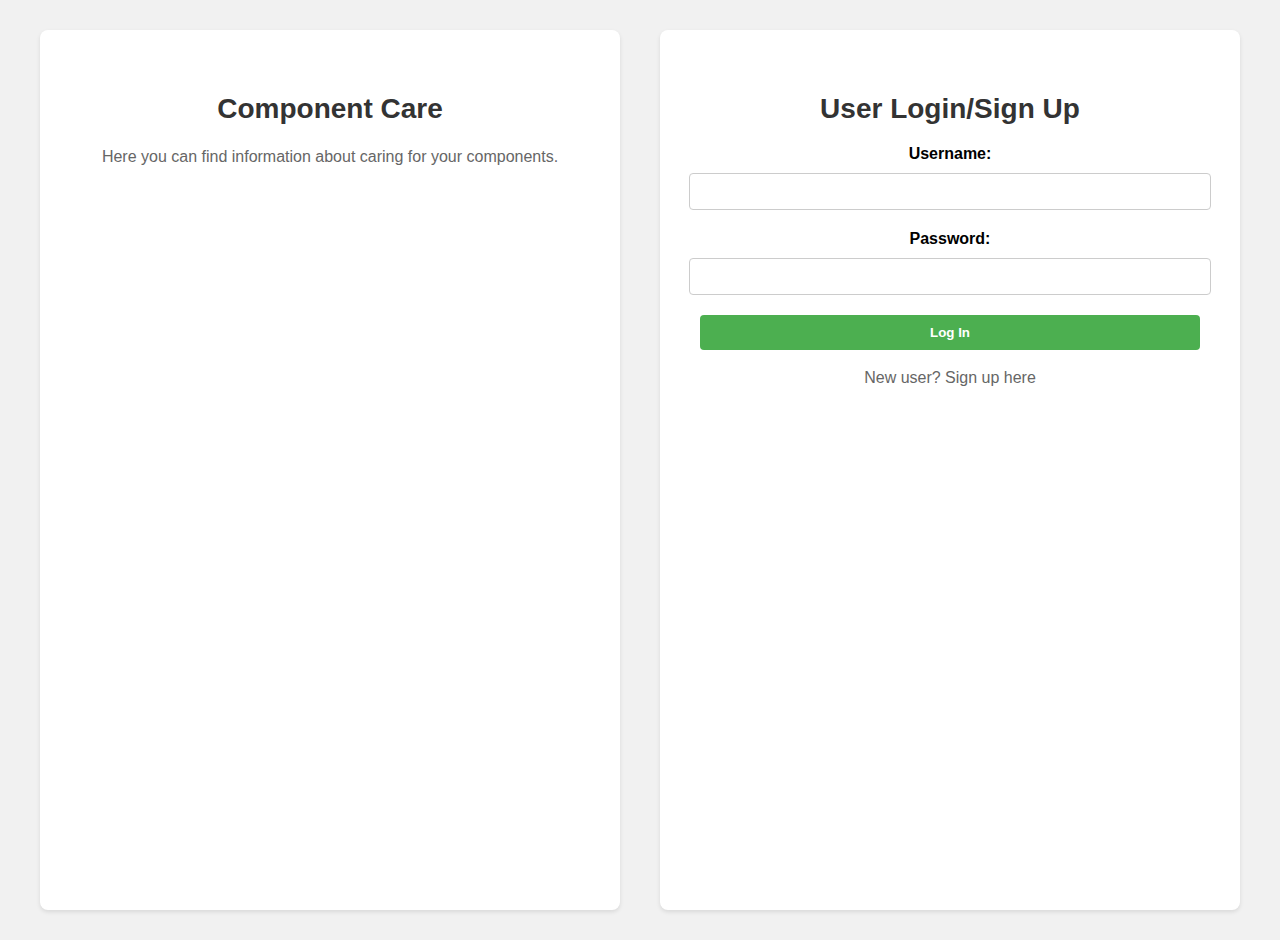
==== index.html @ 721e74c6 "ARIES 3.6mDOT" ====
<!DOCTYPE html>
<html>

<head>
    <title>Component Care & User Login/Sign Up</title>
    <style>
        /* CSS styles for the body */
        
        body {
            margin: 0;
            height: auto;
            font-family: Arial, sans-serif;
            background-color: #f1f1f1;
        }
        /* CSS styles for the container */
        
        .container {
            display: flex;
            margin: 20px 20px;
            flex-direction: row;
            justify-content: center;
            align-items: stretch;
            height: 100vh;
        }
        /* CSS styles for component care section */
        
        .component-care {
            width: 60%;
            padding: 40px;
            margin: 10px 20px;
            background-color: #ffffff;
            border-radius: 8px;
            box-shadow: 0 2px 4px rgba(0, 0, 0, 0.1);
            text-align: center;
        }
        /* CSS styles for user login/sign up section */
        
        .user-section {
            width: 60%;
            padding: 40px;
            margin: 10px 20px;
            background-color: #ffffff;
            border-radius: 8px;
            box-shadow: 0 2px 4px rgba(0, 0, 0, 0.1);
            text-align: center;
        }
        /* Common CSS styles */
        
        h2 {
            color: #333333;
            font-size: 28px;
            margin-bottom: 20px;
        }
        
        p {
            color: #666666;
            font-size: 16px;
            line-height: 1.5;
            margin-bottom: 20px;
        }
        
        form {
            display: flex;
            flex-direction: column;
            align-items: center;
        }
        
        label {
            font-weight: bold;
            margin-bottom: 10px;
        }
        
        input[type="text"],
        input[type="password"] {
            width: 100%;
            padding: 10px;
            margin-bottom: 20px;
            border-radius: 4px;
            border: 1px solid #cccccc;
        }
        
        input[type="submit"] {
            width: 100%;
            padding: 10px;
            background-color: #4caf50;
            color: #ffffff;
            font-weight: bold;
            border: none;
            border-radius: 4px;
            cursor: pointer;
        }
        
        a {
            color: #666666;
            text-decoration: none;
        }
    </style>
</head>

<body>
    <div class="container">
        <div class="component-care">
            <h2>Component Care</h2>
            <p>Here you can find information about caring for your components.</p>
            <!-- Add more content or links related to component care as needed -->
        </div>

        <div class="user-section">
            <h2>User Login/Sign Up</h2>
            <form>
                <label for="username">Username:</label>
                <input type="text" id="username" name="username" required>

                <label for="password">Password:</label>
                <input type="password" id="password" name="password" required>

                <input type="submit" value="Log In">
            </form>

            <p>New user? <a href="#">Sign up here</a></p>
        </div>
    </div>
</body>

</html>
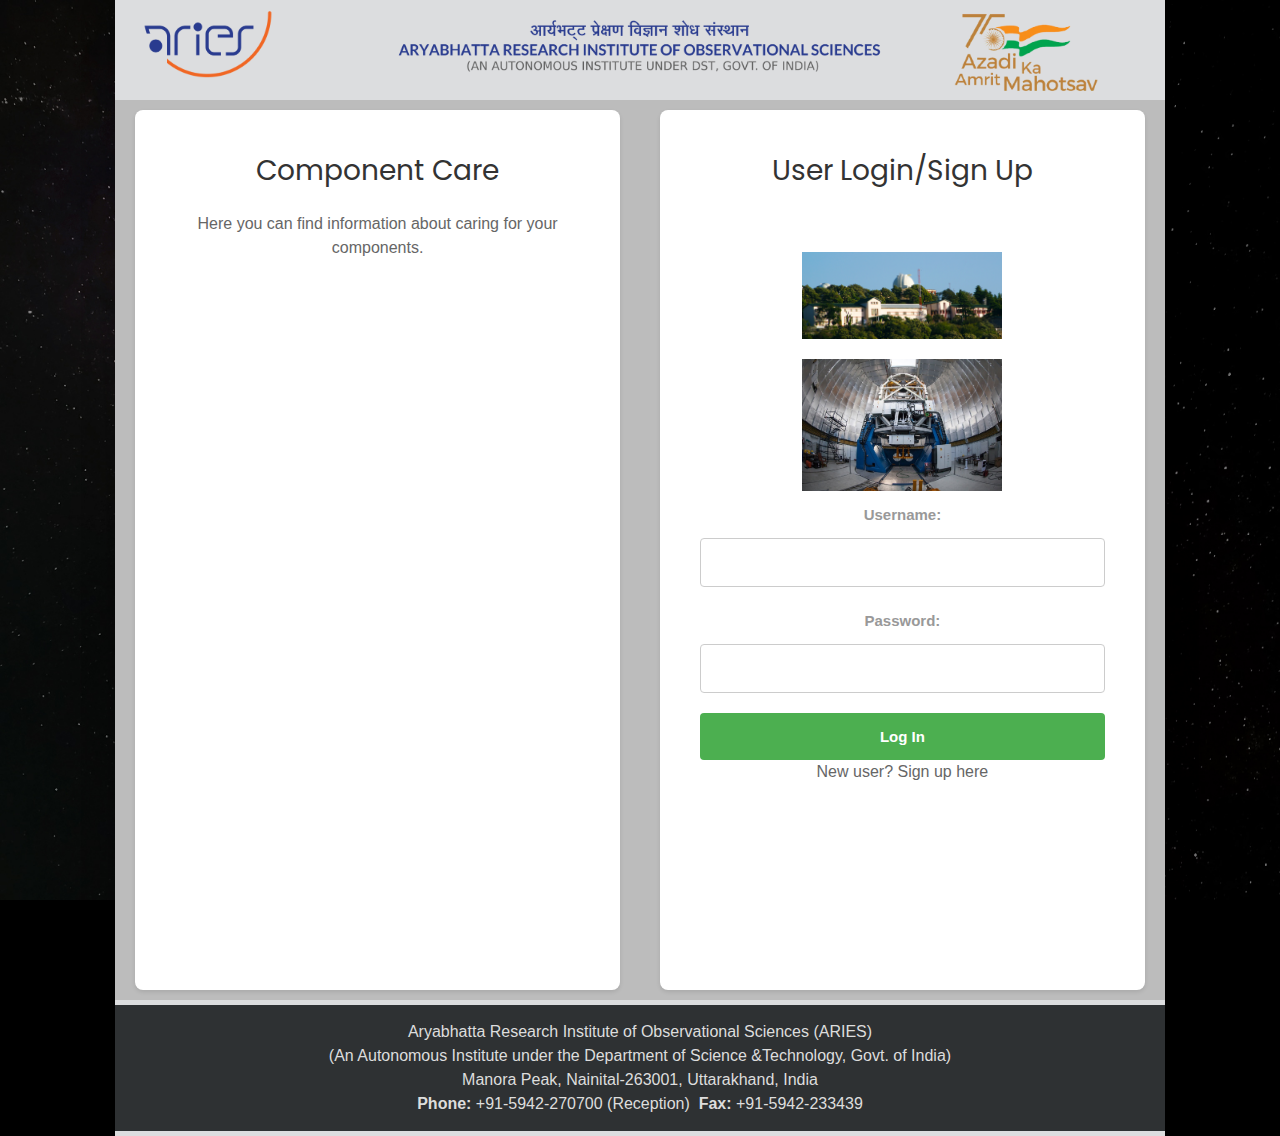
==== commit eed86a15: "Index file" ====
--- a/index.html
+++ b/index.html
@@ -1,125 +1,106 @@
-<!DOCTYPE html>
-<html>
-
-<head>
-    <title>Component Care & User Login/Sign Up</title>
-    <style>
-        /* CSS styles for the body */
-        
-        body {
-            margin: 0;
-            height: auto;
-            font-family: Arial, sans-serif;
-            background-color: #f1f1f1;
-        }
-        /* CSS styles for the container */
-        
-        .container {
-            display: flex;
-            margin: 20px 20px;
-            flex-direction: row;
-            justify-content: center;
-            align-items: stretch;
-            height: 100vh;
-        }
-        /* CSS styles for component care section */
-        
-        .component-care {
-            width: 60%;
-            padding: 40px;
-            margin: 10px 20px;
-            background-color: #ffffff;
-            border-radius: 8px;
-            box-shadow: 0 2px 4px rgba(0, 0, 0, 0.1);
-            text-align: center;
-        }
-        /* CSS styles for user login/sign up section */
-        
-        .user-section {
-            width: 60%;
-            padding: 40px;
-            margin: 10px 20px;
-            background-color: #ffffff;
-            border-radius: 8px;
-            box-shadow: 0 2px 4px rgba(0, 0, 0, 0.1);
-            text-align: center;
-        }
-        /* Common CSS styles */
-        
-        h2 {
-            color: #333333;
-            font-size: 28px;
-            margin-bottom: 20px;
-        }
-        
-        p {
-            color: #666666;
-            font-size: 16px;
-            line-height: 1.5;
-            margin-bottom: 20px;
-        }
-        
-        form {
-            display: flex;
-            flex-direction: column;
-            align-items: center;
-        }
-        
-        label {
-            font-weight: bold;
-            margin-bottom: 10px;
-        }
-        
-        input[type="text"],
-        input[type="password"] {
-            width: 100%;
-            padding: 10px;
-            margin-bottom: 20px;
-            border-radius: 4px;
-            border: 1px solid #cccccc;
-        }
-        
-        input[type="submit"] {
-            width: 100%;
-            padding: 10px;
-            background-color: #4caf50;
-            color: #ffffff;
-            font-weight: bold;
-            border: none;
-            border-radius: 4px;
-            cursor: pointer;
-        }
-        
-        a {
-            color: #666666;
-            text-decoration: none;
-        }
-    </style>
-</head>
-
-<body>
-    <div class="container">
-        <div class="component-care">
-            <h2>Component Care</h2>
-            <p>Here you can find information about caring for your components.</p>
-            <!-- Add more content or links related to component care as needed -->
-        </div>
-
-        <div class="user-section">
-            <h2>User Login/Sign Up</h2>
-            <form>
-                <label for="username">Username:</label>
-                <input type="text" id="username" name="username" required>
-
-                <label for="password">Password:</label>
-                <input type="password" id="password" name="password" required>
-
-                <input type="submit" value="Log In">
-            </form>
-
-            <p>New user? <a href="#">Sign up here</a></p>
-        </div>
-    </div>
-</body>
-
+<!DOCTYPE html>
+<html lang="en">
+
+<head>
+    <title>ARIES 3.6m DOT</title>
+    <meta charset="utf-8">
+    <meta name="viewport" content="width=device-width, initial-scale=1, shrink-to-fit=no">
+    <link rel="stylesheet" href="style.css">
+
+    <!--  -------------- -->
+</head>
+
+<body class="structure-body" style=" width:82%; margin: 0 auto; background-color: black;">
+
+    <div class="top_menu_section">
+        <!--MENU BAR-->
+        <div class="headerSection">
+            <div class="container">
+                <div class="row">
+                    <div class="left-section col-md-9">
+                        <a href="https://www.aries.res.in" target="_blank"><img src="aries_logo_auto_6_3_1.png"></a>
+                    </div>
+                    <div class="right-section col-md-3">
+                        <a href="https://dst.gov.in" target="_blank"><img src="azadi_ka_logo.png"></a>
+                    </div>
+                </div>
+            </div>
+        </div>
+
+        <!-- BODY HERE ------------------------ -->
+        <div class="container-1">
+            <div class="component-care">
+                <h2>Component Care</h2>
+                <p>Here you can find information about caring for your components.</p>
+                <!-- Add more content or links related to component care as needed -->
+            </div>
+
+            <div class="user-section">
+                <h2>User Login/Sign Up</h2>
+                <!-- Add the following HTML code after the existing code -->
+
+                <div class="gallery-section">
+                    <div class="gallery-container">
+                        <a href="https://www.aries.res.in/about-us" data-lightbox="gallery" data-title="Image 1">
+                            <img src="ARIES_Campus.jpg" alt="Image 1">
+                        </a>
+                        <a href="https://www.aries.res.in/index.php/facilities/astronomical-telescopes/360cm-telescope/telescope" data-lightbox="gallery" data-title="Image 2">
+                            <img src="3.6m DOT.jpg" alt="Image 2">
+                        </a>
+                        <!-- Add more image links and thumbnails as needed -->
+                    </div>
+                </div>
+
+                <form>
+                    <label for="username">Username:</label>
+                    <input type="text" id="username" name="username" required>
+
+                    <label for="password">Password:</label>
+                    <input type="password" id="password" name="password" required>
+
+                    <input type="submit" value="Log In">
+                </form>
+
+                <p>New user? <a href="#">Sign up here</a></p>
+            </div>
+        </div>
+
+
+
+
+        <!-- ----FOOTER---- -->
+
+        <footer id="footer" class="footer">
+            <div class="footer-content">
+                <div class="footer-inner">
+                    <div class="footer-top">
+                        <div class="container">
+                            <div class="row">
+                                <div class="col-xl-12 col-lg-12 col-md-12 col-sm-12 col-xs-12">
+                                    <div class="before-footer clearfix area">
+                                        <div>
+                                            <div id="block-footeraddress" class="block block-block-content block-block-content286b23e4-6c26-4d34-a090-a607de615c9a no-title">
+                                                <div class="content block-content">
+                                                    <div class="field field--name-body field--type-text-with-summary field--label-hidden field__item">
+                                                        <p class="text-align-center">
+                                                            Aryabhatta Research Institute of Observational Sciences (ARIES)<br/> (An Autonomous Institute under the Department of Science &amp;Technology, Govt. of India)<br/> Manora Peak, Nainital-263001,
+                                                            Uttarakhand, India<br/>
+                                                            <strong>Phone:</strong> +91-5942-270700 (Reception)  <strong>Fax:</strong> +91-5942-233439
+                                                        </p>
+                                                    </div>
+                                                </div>
+                                            </div>
+                                        </div>
+                                    </div>
+                                </div>
+                            </div>
+                        </div>
+                    </div>
+                    <!-- footer-top -->
+                </div>
+            </div>
+            <!-- footer -->
+        </footer>
+</body>
+
 </html>--- a/style.css
+++ b/style.css
@@ -0,0 +1,5175 @@
+                /* @import url('https://fonts.googleapis.com/css2?family=Poppins:ital,wght@1,200&display=swap'); */
+                
+                @import url('https://fonts.googleapis.com/css2?family=Kumbh+Sans:wght@300&family=PT+Sans&family=Poppins:ital,wght@1,200&display=swap');
+                /* body{
+  font-family: 'Poppins', sans-serif;
+} */
+                /*!
+ * Bootstrap v4.1.0 (https://getbootstrap.com/)
+ * Copyright 2011-2018 The Bootstrap Authors
+ * Copyright 2011-2018 Twitter, Inc.
+ * Licensed under MIT (https://github.com/twbs/bootstrap/blob/master/LICENSE)
+ */
+                
+                 :root {
+                    --blue: #007bff;
+                    --indigo: #6610f2;
+                    --purple: #6f42c1;
+                    --pink: #e83e8c;
+                    --red: #dc3545;
+                    --orange: #fd7e14;
+                    --yellow: #ffc107;
+                    --green: #28a745;
+                    --teal: #20c997;
+                    --cyan: #17a2b8;
+                    --white: #fff;
+                    --gray: #6c757d;
+                    --gray-dark: #343a40;
+                    --primary: #78d5ef;
+                    --secondary: #6c757d;
+                    --success: #28a745;
+                    --info: #17a2b8;
+                    --warning: #ffc107;
+                    --danger: #dc3545;
+                    --light: #f8f9fa;
+                    --dark: #343a40;
+                    --breakpoint-xs: 0;
+                    --breakpoint-sm: 576px;
+                    --breakpoint-md: 768px;
+                    --breakpoint-lg: 992px;
+                    --breakpoint-xl: 1200px;
+                    --font-family-sans-serif: "Work Sans", -apple-system, BlinkMacSystemFont, "Segoe UI", Roboto, "Helvetica Neue", Arial, sans-serif, "Apple Color Emoji", "Segoe UI Emoji", "Segoe UI Symbol";
+                    --font-family-monospace: SFMono-Regular, Menlo, Monaco, Consolas, "Liberation Mono", "Courier New", monospace;
+                }
+                
+                *,
+                *::before,
+                *::after {
+                    -webkit-box-sizing: border-box;
+                    box-sizing: border-box;
+                }
+                
+                html {
+                    font-family: sans-serif;
+                    line-height: 1.15;
+                    -webkit-text-size-adjust: 100%;
+                    -ms-text-size-adjust: 100%;
+                    -ms-overflow-style: scrollbar;
+                    -webkit-tap-highlight-color: rgba(0, 0, 0, 0);
+                }
+                
+                @-ms-viewport {
+                    width: device-width;
+                }
+                
+                article,
+                aside,
+                dialog,
+                figcaption,
+                figure,
+                footer,
+                header,
+                hgroup,
+                main,
+                nav,
+                section {
+                    display: block;
+                }
+                
+                body {
+                    margin: 0;
+                    font-family: "Work Sans", -apple-system, BlinkMacSystemFont, "Segoe UI", Roboto, "Helvetica Neue", Arial, sans-serif, "Apple Color Emoji", "Segoe UI Emoji", "Segoe UI Symbol";
+                    font-size: 1rem;
+                    font-weight: 400;
+                    line-height: 1.5;
+                    color: #212529;
+                    text-align: left;
+                }
+                
+                .structure-body {
+                    background-image: url("sidebg4.jpg");
+                    background-repeat: no-repeat;
+                    background-size: cover;
+                    background-attachment: fixed;
+                    -webkit-box-shadow: 0px 0px 30px rgba(0, 0, 0, 0.5);
+                    box-shadow: 0px 0px 30px rgba(0, 0, 0, 0.3);
+                }
+                
+                .archive-contents {
+                    margin: 0 auto;
+                    background-color: #fff;
+                }
+                
+                [tabindex="-1"]:focus {
+                    outline: 0 !important;
+                }
+                
+                hr {
+                    -webkit-box-sizing: content-box;
+                    box-sizing: content-box;
+                    height: 0;
+                    overflow: visible;
+                }
+                
+                h1,
+                h2,
+                h3,
+                h4,
+                h5,
+                h6 {
+                    margin-top: 0;
+                    margin-bottom: 0.5rem;
+                }
+                
+                p {
+                    margin-top: 0;
+                    margin-bottom: 1rem;
+                }
+                
+                abbr[title],
+                abbr[data-original-title] {
+                    text-decoration: underline;
+                    -webkit-text-decoration: underline dotted;
+                    text-decoration: underline dotted;
+                    cursor: help;
+                    border-bottom: 0;
+                }
+                
+                address {
+                    margin-bottom: 1rem;
+                    font-style: normal;
+                    line-height: inherit;
+                }
+                
+                ol,
+                ul,
+                dl {
+                    margin-top: 0;
+                    margin-bottom: 1rem;
+                }
+                
+                ol ol,
+                ul ul,
+                ol ul,
+                ul ol {
+                    margin-bottom: 0;
+                }
+                
+                dt {
+                    font-weight: 700;
+                }
+                
+                dd {
+                    margin-bottom: .5rem;
+                    margin-left: 0;
+                }
+                
+                blockquote {
+                    margin: 0 0 1rem;
+                }
+                
+                dfn {
+                    font-style: italic;
+                }
+                
+                b,
+                strong {
+                    font-weight: bolder;
+                }
+                
+                small {
+                    font-size: 80%;
+                }
+                
+                sub,
+                sup {
+                    position: relative;
+                    font-size: 75%;
+                    line-height: 0;
+                    vertical-align: baseline;
+                }
+                
+                sub {
+                    bottom: -.25em;
+                }
+                
+                sup {
+                    top: -.5em;
+                }
+                
+                a {
+                    color: #78d5ef;
+                    text-decoration: none;
+                    background-color: transparent;
+                    -webkit-text-decoration-skip: objects;
+                }
+                
+                a:hover {
+                    color: #34c0e7;
+                    text-decoration: underline;
+                }
+                
+                a:not([href]):not([tabindex]) {
+                    color: inherit;
+                    text-decoration: none;
+                }
+                
+                a:not([href]):not([tabindex]):hover,
+                a:not([href]):not([tabindex]):focus {
+                    color: inherit;
+                    text-decoration: none;
+                }
+                
+                a:not([href]):not([tabindex]):focus {
+                    outline: 0;
+                }
+                
+                pre,
+                code,
+                kbd,
+                samp {
+                    font-family: monospace, monospace;
+                    font-size: 1em;
+                }
+                
+                pre {
+                    margin-top: 0;
+                    margin-bottom: 1rem;
+                    overflow: auto;
+                    -ms-overflow-style: scrollbar;
+                }
+                
+                figure {
+                    margin: 0 0 1rem;
+                }
+                
+                img {
+                    vertical-align: middle;
+                    border-style: none;
+                }
+                
+                svg:not(:root) {
+                    overflow: hidden;
+                }
+                
+                table {
+                    border-collapse: collapse;
+                }
+                
+                caption {
+                    padding-top: 0.75rem;
+                    padding-bottom: 0.75rem;
+                    color: #6c757d;
+                    text-align: left;
+                    caption-side: bottom;
+                }
+                
+                th {
+                    text-align: inherit;
+                }
+                
+                label {
+                    display: inline-block;
+                    margin-bottom: 0.5rem;
+                }
+                
+                button {
+                    border-radius: 0;
+                }
+                
+                button:focus {
+                    outline: 1px dotted;
+                    outline: 5px auto -webkit-focus-ring-color;
+                }
+                
+                input,
+                button,
+                select,
+                optgroup,
+                textarea {
+                    margin: 0;
+                    font-family: inherit;
+                    font-size: inherit;
+                    line-height: inherit;
+                }
+                
+                button,
+                input {
+                    overflow: visible;
+                }
+                
+                button,
+                select {
+                    text-transform: none;
+                }
+                
+                button,
+                html [type="button"],
+                [type="reset"],
+                [type="submit"] {
+                    -webkit-appearance: button;
+                }
+                
+                button::-moz-focus-inner,
+                [type="button"]::-moz-focus-inner,
+                [type="reset"]::-moz-focus-inner,
+                [type="submit"]::-moz-focus-inner {
+                    padding: 0;
+                    border-style: none;
+                }
+                
+                input[type="radio"],
+                input[type="checkbox"] {
+                    -webkit-box-sizing: border-box;
+                    box-sizing: border-box;
+                    padding: 0;
+                }
+                
+                input[type="date"],
+                input[type="time"],
+                input[type="datetime-local"],
+                input[type="month"] {
+                    -webkit-appearance: listbox;
+                }
+                
+                textarea {
+                    overflow: auto;
+                    resize: vertical;
+                }
+                
+                fieldset {
+                    min-width: 0;
+                    padding: 0;
+                    margin: 0;
+                    border: 0;
+                }
+                
+                legend {
+                    display: block;
+                    width: 100%;
+                    max-width: 100%;
+                    padding: 0;
+                    margin-bottom: .5rem;
+                    font-size: 1.5rem;
+                    line-height: inherit;
+                    color: inherit;
+                    white-space: normal;
+                }
+                
+                progress {
+                    vertical-align: baseline;
+                }
+                
+                [type="number"]::-webkit-inner-spin-button,
+                [type="number"]::-webkit-outer-spin-button {
+                    height: auto;
+                }
+                
+                [type="search"] {
+                    outline-offset: -2px;
+                    -webkit-appearance: none;
+                }
+                
+                [type="search"]::-webkit-search-cancel-button,
+                [type="search"]::-webkit-search-decoration {
+                    -webkit-appearance: none;
+                }
+                
+                 ::-webkit-file-upload-button {
+                    font: inherit;
+                    -webkit-appearance: button;
+                }
+                
+                output {
+                    display: inline-block;
+                }
+                
+                summary {
+                    display: list-item;
+                    cursor: pointer;
+                }
+                
+                template {
+                    display: none;
+                }
+                
+                [hidden] {
+                    display: none !important;
+                }
+                
+                h1,
+                h2,
+                h3,
+                h4,
+                h5,
+                h6,
+                .h1,
+                .h2,
+                .h3,
+                .h4,
+                .h5,
+                .h6 {
+                    margin-bottom: 0.5rem;
+                    font-family: inherit;
+                    font-weight: 500;
+                    line-height: 1.2;
+                    color: inherit;
+                }
+                
+                h1,
+                .h1 {
+                    font-size: 2.5rem;
+                }
+                
+                h2,
+                .h2 {
+                    font-size: 2rem;
+                }
+                
+                h3,
+                .h3 {
+                    font-size: 1.75rem;
+                }
+                
+                h4,
+                .h4 {
+                    font-size: 1.5rem;
+                }
+                
+                h5,
+                .h5 {
+                    font-size: 1.25rem;
+                }
+                
+                h6,
+                .h6 {
+                    font-size: 1rem;
+                }
+                
+                .lead {
+                    font-size: 1.25rem;
+                    font-weight: 300;
+                }
+                
+                .display-1 {
+                    font-size: 6rem;
+                    font-weight: 300;
+                    line-height: 1.2;
+                }
+                
+                .display-2 {
+                    font-size: 5.5rem;
+                    font-weight: 300;
+                    line-height: 1.2;
+                }
+                
+                .display-3 {
+                    font-size: 4.5rem;
+                    font-weight: 300;
+                    line-height: 1.2;
+                }
+                
+                .display-4 {
+                    font-size: 3.5rem;
+                    font-weight: 300;
+                    line-height: 1.2;
+                }
+                
+                hr {
+                    margin-top: 1rem;
+                    margin-bottom: 1rem;
+                    border: 0;
+                    border-top: 1px solid rgba(0, 0, 0, 0.1);
+                }
+                
+                small,
+                .small {
+                    font-size: 80%;
+                    font-weight: 400;
+                }
+                
+                mark,
+                .mark {
+                    padding: 0.2em;
+                    background-color: #fcf8e3;
+                }
+                
+                .list-unstyled {
+                    padding-left: 0;
+                    list-style: none;
+                }
+                
+                .list-inline {
+                    padding-left: 0;
+                    list-style: none;
+                }
+                
+                .list-inline-item {
+                    display: inline-block;
+                }
+                
+                .list-inline-item:not(:last-child) {
+                    margin-right: 0.5rem;
+                }
+                
+                .initialism {
+                    font-size: 90%;
+                    text-transform: uppercase;
+                }
+                
+                .blockquote {
+                    margin-bottom: 1rem;
+                    font-size: 1.25rem;
+                }
+                
+                .blockquote-footer {
+                    display: block;
+                    font-size: 80%;
+                    color: #6c757d;
+                }
+                
+                .blockquote-footer::before {
+                    content: "\2014 \00A0";
+                }
+                
+                .img-fluid {
+                    max-width: 100%;
+                    height: auto;
+                }
+                
+                .img-thumbnail {
+                    padding: 0.25rem;
+                    background-color: #fff;
+                    border: 1px solid #dee2e6;
+                    border-radius: 0.25rem;
+                    max-width: 100%;
+                    height: auto;
+                }
+                
+                .figure {
+                    display: inline-block;
+                }
+                
+                .figure-img {
+                    margin-bottom: 0.5rem;
+                    line-height: 1;
+                }
+                
+                .figure-caption {
+                    font-size: 90%;
+                    color: #6c757d;
+                }
+                
+                code,
+                kbd,
+                pre,
+                samp {
+                    font-family: SFMono-Regular, Menlo, Monaco, Consolas, "Liberation Mono", "Courier New", monospace;
+                }
+                
+                code {
+                    font-size: 87.5%;
+                    color: #e83e8c;
+                    word-break: break-word;
+                }
+                
+                a>code {
+                    color: inherit;
+                }
+                
+                kbd {
+                    padding: 0.2rem 0.4rem;
+                    font-size: 87.5%;
+                    color: #fff;
+                    background-color: #212529;
+                    border-radius: 0.2rem;
+                }
+                
+                kbd kbd {
+                    padding: 0;
+                    font-size: 100%;
+                    font-weight: 700;
+                }
+                
+                pre {
+                    display: block;
+                    font-size: 87.5%;
+                    color: #212529;
+                }
+                
+                pre code {
+                    font-size: inherit;
+                    color: inherit;
+                    word-break: normal;
+                }
+                
+                .pre-scrollable {
+                    max-height: 340px;
+                    overflow-y: scroll;
+                }
+                
+                .container {
+                    width: 100%;
+                    padding-right: 15px;
+                    padding-left: 15px;
+                    margin-right: auto;
+                    margin-left: auto;
+                }
+                
+                @media (min-width: 576px) {
+                    .container {
+                        max-width: 540px;
+                    }
+                }
+                
+                @media (min-width: 768px) {
+                    .container {
+                        max-width: 720px;
+                    }
+                }
+                
+                @media (min-width: 992px) {
+                    .container {
+                        max-width: 960px;
+                    }
+                }
+                
+                @media (min-width: 1200px) {
+                    .container {
+                        max-width: 1140px;
+                    }
+                }
+                
+                .container-fluid {
+                    width: 100%;
+                    padding-right: 15px;
+                    padding-left: 15px;
+                    margin-right: auto;
+                    margin-left: auto;
+                }
+                
+                .row {
+                    display: -webkit-box;
+                    display: -ms-flexbox;
+                    display: flex;
+                    -ms-flex-wrap: wrap;
+                    flex-wrap: wrap;
+                    margin-right: -15px;
+                    margin-left: -15px;
+                }
+                
+                .no-gutters {
+                    margin-right: 0;
+                    margin-left: 0;
+                }
+                
+                .no-gutters>.col,
+                .no-gutters>[class*="col-"] {
+                    padding-right: 0;
+                    padding-left: 0;
+                }
+                
+                .col-1,
+                .col-2,
+                .col-3,
+                .col-4,
+                .col-5,
+                .col-6,
+                .col-7,
+                .col-8,
+                .col-9,
+                .col-10,
+                .col-11,
+                .col-12,
+                .col,
+                .col-auto,
+                .col-sm-1,
+                .col-sm-2,
+                .col-sm-3,
+                .col-sm-4,
+                .col-sm-5,
+                .col-sm-6,
+                .col-sm-7,
+                .col-sm-8,
+                .col-sm-9,
+                .col-sm-10,
+                .col-sm-11,
+                .col-sm-12,
+                .col-sm,
+                .col-sm-auto,
+                .col-md-1,
+                .col-md-2,
+                .col-md-3,
+                .col-md-4,
+                .col-md-5,
+                .col-md-6,
+                .col-md-7,
+                .col-md-8,
+                .col-md-9,
+                .col-md-10,
+                .col-md-11,
+                .col-md-12,
+                .col-md,
+                .col-md-auto,
+                .col-lg-1,
+                .col-lg-2,
+                .col-lg-3,
+                .col-lg-4,
+                .col-lg-5,
+                .col-lg-6,
+                .col-lg-7,
+                .col-lg-8,
+                .col-lg-9,
+                .col-lg-10,
+                .col-lg-11,
+                .col-lg-12,
+                .col-lg,
+                .col-lg-auto,
+                .col-xl-1,
+                .col-xl-2,
+                .col-xl-3,
+                .col-xl-4,
+                .col-xl-5,
+                .col-xl-6,
+                .col-xl-7,
+                .col-xl-8,
+                .col-xl-9,
+                .col-xl-10,
+                .col-xl-11,
+                .col-xl-12,
+                .col-xl,
+                .col-xl-auto {
+                    position: relative;
+                    width: 100%;
+                    min-height: 1px;
+                    padding-right: 15px;
+                    padding-left: 15px;
+                }
+                
+                .col {
+                    -ms-flex-preferred-size: 0;
+                    flex-basis: 0;
+                    -webkit-box-flex: 1;
+                    -ms-flex-positive: 1;
+                    flex-grow: 1;
+                    max-width: 100%;
+                }
+                
+                .col-auto {
+                    -webkit-box-flex: 0;
+                    -ms-flex: 0 0 auto;
+                    flex: 0 0 auto;
+                    width: auto;
+                    max-width: none;
+                }
+                
+                .col-1 {
+                    -webkit-box-flex: 0;
+                    -ms-flex: 0 0 8.33333%;
+                    flex: 0 0 8.33333%;
+                    max-width: 8.33333%;
+                }
+                
+                .col-2 {
+                    -webkit-box-flex: 0;
+                    -ms-flex: 0 0 16.66667%;
+                    flex: 0 0 16.66667%;
+                    max-width: 16.66667%;
+                }
+                
+                .col-3 {
+                    -webkit-box-flex: 0;
+                    -ms-flex: 0 0 25%;
+                    flex: 0 0 25%;
+                    max-width: 25%;
+                }
+                
+                .col-4 {
+                    -webkit-box-flex: 0;
+                    -ms-flex: 0 0 33.33333%;
+                    flex: 0 0 33.33333%;
+                    max-width: 33.33333%;
+                }
+                
+                .bg-white {
+                    background-color: #fff !important;
+                }
+                
+                .bg-transparent {
+                    background-color: transparent !important;
+                }
+                
+                .border {
+                    border: 1px solid #dee2e6 !important;
+                }
+                
+                .border-top {
+                    border-top: 1px solid #dee2e6 !important;
+                }
+                
+                .border-right {
+                    border-right: 1px solid #dee2e6 !important;
+                }
+                
+                .border-bottom {
+                    border-bottom: 1px solid #dee2e6 !important;
+                }
+                
+                .border-left {
+                    border-left: 1px solid #dee2e6 !important;
+                }
+                
+                .border-0 {
+                    border: 0 !important;
+                }
+                
+                .border-top-0 {
+                    border-top: 0 !important;
+                }
+                
+                .border-right-0 {
+                    border-right: 0 !important;
+                }
+                
+                .border-bottom-0 {
+                    border-bottom: 0 !important;
+                }
+                
+                .border-left-0 {
+                    border-left: 0 !important;
+                }
+                
+                .border-primary {
+                    border-color: #78d5ef !important;
+                }
+                
+                .border-secondary {
+                    border-color: #6c757d !important;
+                }
+                
+                .border-success {
+                    border-color: #28a745 !important;
+                }
+                
+                .border-info {
+                    border-color: #17a2b8 !important;
+                }
+                
+                .border-warning {
+                    border-color: #ffc107 !important;
+                }
+                
+                .border-danger {
+                    border-color: #dc3545 !important;
+                }
+                
+                .border-light {
+                    border-color: #f8f9fa !important;
+                }
+                
+                .border-dark {
+                    border-color: #343a40 !important;
+                }
+                
+                .border-white {
+                    border-color: #fff !important;
+                }
+                
+                .rounded {
+                    border-radius: 0.25rem !important;
+                }
+                
+                .rounded-top {
+                    border-top-left-radius: 0.25rem !important;
+                    border-top-right-radius: 0.25rem !important;
+                }
+                
+                .rounded-right {
+                    border-top-right-radius: 0.25rem !important;
+                    border-bottom-right-radius: 0.25rem !important;
+                }
+                
+                .rounded-bottom {
+                    border-bottom-right-radius: 0.25rem !important;
+                    border-bottom-left-radius: 0.25rem !important;
+                }
+                
+                .rounded-left {
+                    border-top-left-radius: 0.25rem !important;
+                    border-bottom-left-radius: 0.25rem !important;
+                }
+                
+                .rounded-circle {
+                    border-radius: 50% !important;
+                }
+                
+                .rounded-0 {
+                    border-radius: 0 !important;
+                }
+                
+                .clearfix::after {
+                    display: block;
+                    clear: both;
+                    content: "";
+                }
+                
+                .d-none {
+                    display: none !important;
+                }
+                
+                .d-inline {
+                    display: inline !important;
+                }
+                
+                .d-inline-block {
+                    display: inline-block !important;
+                }
+                
+                .d-block {
+                    display: block !important;
+                }
+                
+                .d-table {
+                    display: table !important;
+                }
+                
+                .d-table-row {
+                    display: table-row !important;
+                }
+                
+                .d-table-cell {
+                    display: table-cell !important;
+                }
+                
+                .d-flex {
+                    display: -webkit-box !important;
+                    display: -ms-flexbox !important;
+                    display: flex !important;
+                }
+                
+                .d-inline-flex {
+                    display: -webkit-inline-box !important;
+                    display: -ms-inline-flexbox !important;
+                    display: inline-flex !important;
+                }
+                
+                @media (min-width: 576px) {
+                    .d-sm-none {
+                        display: none !important;
+                    }
+                    .d-sm-inline {
+                        display: inline !important;
+                    }
+                    .d-sm-inline-block {
+                        display: inline-block !important;
+                    }
+                    .d-sm-block {
+                        display: block !important;
+                    }
+                    .d-sm-table {
+                        display: table !important;
+                    }
+                    .d-sm-table-row {
+                        display: table-row !important;
+                    }
+                    .d-sm-table-cell {
+                        display: table-cell !important;
+                    }
+                    .d-sm-flex {
+                        display: -webkit-box !important;
+                        display: -ms-flexbox !important;
+                        display: flex !important;
+                    }
+                    .d-sm-inline-flex {
+                        display: -webkit-inline-box !important;
+                        display: -ms-inline-flexbox !important;
+                        display: inline-flex !important;
+                    }
+                }
+                
+                @media (min-width: 768px) {
+                    .d-md-none {
+                        display: none !important;
+                    }
+                    .d-md-inline {
+                        display: inline !important;
+                    }
+                    .d-md-inline-block {
+                        display: inline-block !important;
+                    }
+                    .d-md-block {
+                        display: block !important;
+                    }
+                    .d-md-table {
+                        display: table !important;
+                    }
+                    .d-md-table-row {
+                        display: table-row !important;
+                    }
+                    .d-md-table-cell {
+                        display: table-cell !important;
+                    }
+                    .d-md-flex {
+                        display: -webkit-box !important;
+                        display: -ms-flexbox !important;
+                        display: flex !important;
+                    }
+                    .d-md-inline-flex {
+                        display: -webkit-inline-box !important;
+                        display: -ms-inline-flexbox !important;
+                        display: inline-flex !important;
+                    }
+                }
+                
+                @media (min-width: 992px) {
+                    .d-lg-none {
+                        display: none !important;
+                    }
+                    .d-lg-inline {
+                        display: inline !important;
+                    }
+                    .d-lg-inline-block {
+                        display: inline-block !important;
+                    }
+                    .d-lg-block {
+                        display: block !important;
+                    }
+                    .d-lg-table {
+                        display: table !important;
+                    }
+                    .d-lg-table-row {
+                        display: table-row !important;
+                    }
+                    .d-lg-table-cell {
+                        display: table-cell !important;
+                    }
+                    .d-lg-flex {
+                        display: -webkit-box !important;
+                        display: -ms-flexbox !important;
+                        display: flex !important;
+                    }
+                    .d-lg-inline-flex {
+                        display: -webkit-inline-box !important;
+                        display: -ms-inline-flexbox !important;
+                        display: inline-flex !important;
+                    }
+                }
+                
+                @media (min-width: 1200px) {
+                    .d-xl-none {
+                        display: none !important;
+                    }
+                    .d-xl-inline {
+                        display: inline !important;
+                    }
+                    .d-xl-inline-block {
+                        display: inline-block !important;
+                    }
+                    .d-xl-block {
+                        display: block !important;
+                    }
+                    .d-xl-table {
+                        display: table !important;
+                    }
+                    .d-xl-table-row {
+                        display: table-row !important;
+                    }
+                    .d-xl-table-cell {
+                        display: table-cell !important;
+                    }
+                    .d-xl-flex {
+                        display: -webkit-box !important;
+                        display: -ms-flexbox !important;
+                        display: flex !important;
+                    }
+                    .d-xl-inline-flex {
+                        display: -webkit-inline-box !important;
+                        display: -ms-inline-flexbox !important;
+                        display: inline-flex !important;
+                    }
+                }
+                
+                @media print {
+                    .d-print-none {
+                        display: none !important;
+                    }
+                    .d-print-inline {
+                        display: inline !important;
+                    }
+                    .d-print-inline-block {
+                        display: inline-block !important;
+                    }
+                    .d-print-block {
+                        display: block !important;
+                    }
+                    .d-print-table {
+                        display: table !important;
+                    }
+                    .d-print-table-row {
+                        display: table-row !important;
+                    }
+                    .d-print-table-cell {
+                        display: table-cell !important;
+                    }
+                    .d-print-flex {
+                        display: -webkit-box !important;
+                        display: -ms-flexbox !important;
+                        display: flex !important;
+                    }
+                    .d-print-inline-flex {
+                        display: -webkit-inline-box !important;
+                        display: -ms-inline-flexbox !important;
+                        display: inline-flex !important;
+                    }
+                }
+                
+                .embed-responsive {
+                    position: relative;
+                    display: block;
+                    width: 100%;
+                    padding: 0;
+                    overflow: hidden;
+                }
+                
+                .embed-responsive::before {
+                    display: block;
+                    content: "";
+                }
+                
+                .embed-responsive .embed-responsive-item,
+                .embed-responsive iframe,
+                .embed-responsive embed,
+                .embed-responsive object,
+                .embed-responsive video {
+                    position: absolute;
+                    top: 0;
+                    bottom: 0;
+                    left: 0;
+                    width: 100%;
+                    height: 100%;
+                    border: 0;
+                }
+                
+                .embed-responsive-21by9::before {
+                    padding-top: 42.85714%;
+                }
+                
+                .embed-responsive-16by9::before {
+                    padding-top: 56.25%;
+                }
+                
+                .embed-responsive-4by3::before {
+                    padding-top: 75%;
+                }
+                
+                .embed-responsive-1by1::before {
+                    padding-top: 100%;
+                }
+                
+                .flex-row {
+                    -webkit-box-orient: horizontal !important;
+                    -webkit-box-direction: normal !important;
+                    -ms-flex-direction: row !important;
+                    flex-direction: row !important;
+                }
+                
+                .flex-column {
+                    -webkit-box-orient: vertical !important;
+                    -webkit-box-direction: normal !important;
+                    -ms-flex-direction: column !important;
+                    flex-direction: column !important;
+                }
+                
+                .flex-row-reverse {
+                    -webkit-box-orient: horizontal !important;
+                    -webkit-box-direction: reverse !important;
+                    -ms-flex-direction: row-reverse !important;
+                    flex-direction: row-reverse !important;
+                }
+                
+                .flex-column-reverse {
+                    -webkit-box-orient: vertical !important;
+                    -webkit-box-direction: reverse !important;
+                    -ms-flex-direction: column-reverse !important;
+                    flex-direction: column-reverse !important;
+                }
+                
+                .flex-wrap {
+                    -ms-flex-wrap: wrap !important;
+                    flex-wrap: wrap !important;
+                }
+                
+                .flex-nowrap {
+                    -ms-flex-wrap: nowrap !important;
+                    flex-wrap: nowrap !important;
+                }
+                
+                .flex-wrap-reverse {
+                    -ms-flex-wrap: wrap-reverse !important;
+                    flex-wrap: wrap-reverse !important;
+                }
+                
+                .flex-fill {
+                    -webkit-box-flex: 1 !important;
+                    -ms-flex: 1 1 auto !important;
+                    flex: 1 1 auto !important;
+                }
+                
+                .flex-grow-0 {
+                    -webkit-box-flex: 0 !important;
+                    -ms-flex-positive: 0 !important;
+                    flex-grow: 0 !important;
+                }
+                
+                .flex-grow-1 {
+                    -webkit-box-flex: 1 !important;
+                    -ms-flex-positive: 1 !important;
+                    flex-grow: 1 !important;
+                }
+                
+                .flex-shrink-0 {
+                    -ms-flex-negative: 0 !important;
+                    flex-shrink: 0 !important;
+                }
+                
+                .flex-shrink-1 {
+                    -ms-flex-negative: 1 !important;
+                    flex-shrink: 1 !important;
+                }
+                
+                .justify-content-start {
+                    -webkit-box-pack: start !important;
+                    -ms-flex-pack: start !important;
+                    justify-content: flex-start !important;
+                }
+                
+                .justify-content-end {
+                    -webkit-box-pack: end !important;
+                    -ms-flex-pack: end !important;
+                    justify-content: flex-end !important;
+                }
+                
+                .justify-content-center {
+                    -webkit-box-pack: center !important;
+                    -ms-flex-pack: center !important;
+                    justify-content: center !important;
+                }
+                
+                .justify-content-between {
+                    -webkit-box-pack: justify !important;
+                    -ms-flex-pack: justify !important;
+                    justify-content: space-between !important;
+                }
+                
+                .justify-content-around {
+                    -ms-flex-pack: distribute !important;
+                    justify-content: space-around !important;
+                }
+                
+                .align-items-start {
+                    -webkit-box-align: start !important;
+                    -ms-flex-align: start !important;
+                    align-items: flex-start !important;
+                }
+                
+                .align-items-end {
+                    -webkit-box-align: end !important;
+                    -ms-flex-align: end !important;
+                    align-items: flex-end !important;
+                }
+                
+                .align-items-center {
+                    -webkit-box-align: center !important;
+                    -ms-flex-align: center !important;
+                    align-items: center !important;
+                }
+                
+                .align-items-baseline {
+                    -webkit-box-align: baseline !important;
+                    -ms-flex-align: baseline !important;
+                    align-items: baseline !important;
+                }
+                
+                .align-items-stretch {
+                    -webkit-box-align: stretch !important;
+                    -ms-flex-align: stretch !important;
+                    align-items: stretch !important;
+                }
+                
+                .align-content-start {
+                    -ms-flex-line-pack: start !important;
+                    align-content: flex-start !important;
+                }
+                
+                .align-content-end {
+                    -ms-flex-line-pack: end !important;
+                    align-content: flex-end !important;
+                }
+                
+                .align-content-center {
+                    -ms-flex-line-pack: center !important;
+                    align-content: center !important;
+                }
+                
+                .align-content-between {
+                    -ms-flex-line-pack: justify !important;
+                    align-content: space-between !important;
+                }
+                
+                .align-content-around {
+                    -ms-flex-line-pack: distribute !important;
+                    align-content: space-around !important;
+                }
+                
+                .align-content-stretch {
+                    -ms-flex-line-pack: stretch !important;
+                    align-content: stretch !important;
+                }
+                
+                .align-self-auto {
+                    -ms-flex-item-align: auto !important;
+                    align-self: auto !important;
+                }
+                
+                .align-self-start {
+                    -ms-flex-item-align: start !important;
+                    align-self: flex-start !important;
+                }
+                
+                .align-self-end {
+                    -ms-flex-item-align: end !important;
+                    align-self: flex-end !important;
+                }
+                
+                .align-self-center {
+                    -ms-flex-item-align: center !important;
+                    align-self: center !important;
+                }
+                
+                .align-self-baseline {
+                    -ms-flex-item-align: baseline !important;
+                    align-self: baseline !important;
+                }
+                
+                .align-self-stretch {
+                    -ms-flex-item-align: stretch !important;
+                    align-self: stretch !important;
+                }
+                
+                @media (min-width: 576px) {
+                    .flex-sm-row {
+                        -webkit-box-orient: horizontal !important;
+                        -webkit-box-direction: normal !important;
+                        -ms-flex-direction: row !important;
+                        flex-direction: row !important;
+                    }
+                    .flex-sm-column {
+                        -webkit-box-orient: vertical !important;
+                        -webkit-box-direction: normal !important;
+                        -ms-flex-direction: column !important;
+                        flex-direction: column !important;
+                    }
+                    .flex-sm-row-reverse {
+                        -webkit-box-orient: horizontal !important;
+                        -webkit-box-direction: reverse !important;
+                        -ms-flex-direction: row-reverse !important;
+                        flex-direction: row-reverse !important;
+                    }
+                    .flex-sm-column-reverse {
+                        -webkit-box-orient: vertical !important;
+                        -webkit-box-direction: reverse !important;
+                        -ms-flex-direction: column-reverse !important;
+                        flex-direction: column-reverse !important;
+                    }
+                    .flex-sm-wrap {
+                        -ms-flex-wrap: wrap !important;
+                        flex-wrap: wrap !important;
+                    }
+                    .flex-sm-nowrap {
+                        -ms-flex-wrap: nowrap !important;
+                        flex-wrap: nowrap !important;
+                    }
+                    .flex-sm-wrap-reverse {
+                        -ms-flex-wrap: wrap-reverse !important;
+                        flex-wrap: wrap-reverse !important;
+                    }
+                    .flex-sm-fill {
+                        -webkit-box-flex: 1 !important;
+                        -ms-flex: 1 1 auto !important;
+                        flex: 1 1 auto !important;
+                    }
+                    .flex-sm-grow-0 {
+                        -webkit-box-flex: 0 !important;
+                        -ms-flex-positive: 0 !important;
+                        flex-grow: 0 !important;
+                    }
+                    .flex-sm-grow-1 {
+                        -webkit-box-flex: 1 !important;
+                        -ms-flex-positive: 1 !important;
+                        flex-grow: 1 !important;
+                    }
+                    .flex-sm-shrink-0 {
+                        -ms-flex-negative: 0 !important;
+                        flex-shrink: 0 !important;
+                    }
+                    .flex-sm-shrink-1 {
+                        -ms-flex-negative: 1 !important;
+                        flex-shrink: 1 !important;
+                    }
+                    .justify-content-sm-start {
+                        -webkit-box-pack: start !important;
+                        -ms-flex-pack: start !important;
+                        justify-content: flex-start !important;
+                    }
+                    .justify-content-sm-end {
+                        -webkit-box-pack: end !important;
+                        -ms-flex-pack: end !important;
+                        justify-content: flex-end !important;
+                    }
+                    .justify-content-sm-center {
+                        -webkit-box-pack: center !important;
+                        -ms-flex-pack: center !important;
+                        justify-content: center !important;
+                    }
+                    .justify-content-sm-between {
+                        -webkit-box-pack: justify !important;
+                        -ms-flex-pack: justify !important;
+                        justify-content: space-between !important;
+                    }
+                    .justify-content-sm-around {
+                        -ms-flex-pack: distribute !important;
+                        justify-content: space-around !important;
+                    }
+                    .align-items-sm-start {
+                        -webkit-box-align: start !important;
+                        -ms-flex-align: start !important;
+                        align-items: flex-start !important;
+                    }
+                    .align-items-sm-end {
+                        -webkit-box-align: end !important;
+                        -ms-flex-align: end !important;
+                        align-items: flex-end !important;
+                    }
+                    .align-items-sm-center {
+                        -webkit-box-align: center !important;
+                        -ms-flex-align: center !important;
+                        align-items: center !important;
+                    }
+                    .align-items-sm-baseline {
+                        -webkit-box-align: baseline !important;
+                        -ms-flex-align: baseline !important;
+                        align-items: baseline !important;
+                    }
+                    .align-items-sm-stretch {
+                        -webkit-box-align: stretch !important;
+                        -ms-flex-align: stretch !important;
+                        align-items: stretch !important;
+                    }
+                    .align-content-sm-start {
+                        -ms-flex-line-pack: start !important;
+                        align-content: flex-start !important;
+                    }
+                    .align-content-sm-end {
+                        -ms-flex-line-pack: end !important;
+                        align-content: flex-end !important;
+                    }
+                    .align-content-sm-center {
+                        -ms-flex-line-pack: center !important;
+                        align-content: center !important;
+                    }
+                    .align-content-sm-between {
+                        -ms-flex-line-pack: justify !important;
+                        align-content: space-between !important;
+                    }
+                    .align-content-sm-around {
+                        -ms-flex-line-pack: distribute !important;
+                        align-content: space-around !important;
+                    }
+                    .align-content-sm-stretch {
+                        -ms-flex-line-pack: stretch !important;
+                        align-content: stretch !important;
+                    }
+                    .align-self-sm-auto {
+                        -ms-flex-item-align: auto !important;
+                        align-self: auto !important;
+                    }
+                    .align-self-sm-start {
+                        -ms-flex-item-align: start !important;
+                        align-self: flex-start !important;
+                    }
+                    .align-self-sm-end {
+                        -ms-flex-item-align: end !important;
+                        align-self: flex-end !important;
+                    }
+                    .align-self-sm-center {
+                        -ms-flex-item-align: center !important;
+                        align-self: center !important;
+                    }
+                    .align-self-sm-baseline {
+                        -ms-flex-item-align: baseline !important;
+                        align-self: baseline !important;
+                    }
+                    .align-self-sm-stretch {
+                        -ms-flex-item-align: stretch !important;
+                        align-self: stretch !important;
+                    }
+                }
+                
+                @media (min-width: 768px) {
+                    .flex-md-row {
+                        -webkit-box-orient: horizontal !important;
+                        -webkit-box-direction: normal !important;
+                        -ms-flex-direction: row !important;
+                        flex-direction: row !important;
+                    }
+                    .flex-md-column {
+                        -webkit-box-orient: vertical !important;
+                        -webkit-box-direction: normal !important;
+                        -ms-flex-direction: column !important;
+                        flex-direction: column !important;
+                    }
+                    .flex-md-row-reverse {
+                        -webkit-box-orient: horizontal !important;
+                        -webkit-box-direction: reverse !important;
+                        -ms-flex-direction: row-reverse !important;
+                        flex-direction: row-reverse !important;
+                    }
+                    .flex-md-column-reverse {
+                        -webkit-box-orient: vertical !important;
+                        -webkit-box-direction: reverse !important;
+                        -ms-flex-direction: column-reverse !important;
+                        flex-direction: column-reverse !important;
+                    }
+                    .flex-md-wrap {
+                        -ms-flex-wrap: wrap !important;
+                        flex-wrap: wrap !important;
+                    }
+                    .flex-md-nowrap {
+                        -ms-flex-wrap: nowrap !important;
+                        flex-wrap: nowrap !important;
+                    }
+                    .flex-md-wrap-reverse {
+                        -ms-flex-wrap: wrap-reverse !important;
+                        flex-wrap: wrap-reverse !important;
+                    }
+                    .flex-md-fill {
+                        -webkit-box-flex: 1 !important;
+                        -ms-flex: 1 1 auto !important;
+                        flex: 1 1 auto !important;
+                    }
+                    .flex-md-grow-0 {
+                        -webkit-box-flex: 0 !important;
+                        -ms-flex-positive: 0 !important;
+                        flex-grow: 0 !important;
+                    }
+                    .flex-md-grow-1 {
+                        -webkit-box-flex: 1 !important;
+                        -ms-flex-positive: 1 !important;
+                        flex-grow: 1 !important;
+                    }
+                    .flex-md-shrink-0 {
+                        -ms-flex-negative: 0 !important;
+                        flex-shrink: 0 !important;
+                    }
+                    .flex-md-shrink-1 {
+                        -ms-flex-negative: 1 !important;
+                        flex-shrink: 1 !important;
+                    }
+                    .justify-content-md-start {
+                        -webkit-box-pack: start !important;
+                        -ms-flex-pack: start !important;
+                        justify-content: flex-start !important;
+                    }
+                    .justify-content-md-end {
+                        -webkit-box-pack: end !important;
+                        -ms-flex-pack: end !important;
+                        justify-content: flex-end !important;
+                    }
+                    .justify-content-md-center {
+                        -webkit-box-pack: center !important;
+                        -ms-flex-pack: center !important;
+                        justify-content: center !important;
+                    }
+                    .justify-content-md-between {
+                        -webkit-box-pack: justify !important;
+                        -ms-flex-pack: justify !important;
+                        justify-content: space-between !important;
+                    }
+                    .justify-content-md-around {
+                        -ms-flex-pack: distribute !important;
+                        justify-content: space-around !important;
+                    }
+                    .align-items-md-start {
+                        -webkit-box-align: start !important;
+                        -ms-flex-align: start !important;
+                        align-items: flex-start !important;
+                    }
+                    .align-items-md-end {
+                        -webkit-box-align: end !important;
+                        -ms-flex-align: end !important;
+                        align-items: flex-end !important;
+                    }
+                    .align-items-md-center {
+                        -webkit-box-align: center !important;
+                        -ms-flex-align: center !important;
+                        align-items: center !important;
+                    }
+                    .align-items-md-baseline {
+                        -webkit-box-align: baseline !important;
+                        -ms-flex-align: baseline !important;
+                        align-items: baseline !important;
+                    }
+                    .align-items-md-stretch {
+                        -webkit-box-align: stretch !important;
+                        -ms-flex-align: stretch !important;
+                        align-items: stretch !important;
+                    }
+                    .align-content-md-start {
+                        -ms-flex-line-pack: start !important;
+                        align-content: flex-start !important;
+                    }
+                    .align-content-md-end {
+                        -ms-flex-line-pack: end !important;
+                        align-content: flex-end !important;
+                    }
+                    .align-content-md-center {
+                        -ms-flex-line-pack: center !important;
+                        align-content: center !important;
+                    }
+                    .align-content-md-between {
+                        -ms-flex-line-pack: justify !important;
+                        align-content: space-between !important;
+                    }
+                    .align-content-md-around {
+                        -ms-flex-line-pack: distribute !important;
+                        align-content: space-around !important;
+                    }
+                    .align-content-md-stretch {
+                        -ms-flex-line-pack: stretch !important;
+                        align-content: stretch !important;
+                    }
+                    .align-self-md-auto {
+                        -ms-flex-item-align: auto !important;
+                        align-self: auto !important;
+                    }
+                    .align-self-md-start {
+                        -ms-flex-item-align: start !important;
+                        align-self: flex-start !important;
+                    }
+                    .align-self-md-end {
+                        -ms-flex-item-align: end !important;
+                        align-self: flex-end !important;
+                    }
+                    .align-self-md-center {
+                        -ms-flex-item-align: center !important;
+                        align-self: center !important;
+                    }
+                    .align-self-md-baseline {
+                        -ms-flex-item-align: baseline !important;
+                        align-self: baseline !important;
+                    }
+                    .align-self-md-stretch {
+                        -ms-flex-item-align: stretch !important;
+                        align-self: stretch !important;
+                    }
+                }
+                
+                @media (min-width: 992px) {
+                    .flex-lg-row {
+                        -webkit-box-orient: horizontal !important;
+                        -webkit-box-direction: normal !important;
+                        -ms-flex-direction: row !important;
+                        flex-direction: row !important;
+                    }
+                    .flex-lg-column {
+                        -webkit-box-orient: vertical !important;
+                        -webkit-box-direction: normal !important;
+                        -ms-flex-direction: column !important;
+                        flex-direction: column !important;
+                    }
+                    .flex-lg-row-reverse {
+                        -webkit-box-orient: horizontal !important;
+                        -webkit-box-direction: reverse !important;
+                        -ms-flex-direction: row-reverse !important;
+                        flex-direction: row-reverse !important;
+                    }
+                    .flex-lg-column-reverse {
+                        -webkit-box-orient: vertical !important;
+                        -webkit-box-direction: reverse !important;
+                        -ms-flex-direction: column-reverse !important;
+                        flex-direction: column-reverse !important;
+                    }
+                    .flex-lg-wrap {
+                        -ms-flex-wrap: wrap !important;
+                        flex-wrap: wrap !important;
+                    }
+                    .flex-lg-nowrap {
+                        -ms-flex-wrap: nowrap !important;
+                        flex-wrap: nowrap !important;
+                    }
+                    .flex-lg-wrap-reverse {
+                        -ms-flex-wrap: wrap-reverse !important;
+                        flex-wrap: wrap-reverse !important;
+                    }
+                    .flex-lg-fill {
+                        -webkit-box-flex: 1 !important;
+                        -ms-flex: 1 1 auto !important;
+                        flex: 1 1 auto !important;
+                    }
+                    .flex-lg-grow-0 {
+                        -webkit-box-flex: 0 !important;
+                        -ms-flex-positive: 0 !important;
+                        flex-grow: 0 !important;
+                    }
+                    .flex-lg-grow-1 {
+                        -webkit-box-flex: 1 !important;
+                        -ms-flex-positive: 1 !important;
+                        flex-grow: 1 !important;
+                    }
+                    .flex-lg-shrink-0 {
+                        -ms-flex-negative: 0 !important;
+                        flex-shrink: 0 !important;
+                    }
+                    .flex-lg-shrink-1 {
+                        -ms-flex-negative: 1 !important;
+                        flex-shrink: 1 !important;
+                    }
+                    .justify-content-lg-start {
+                        -webkit-box-pack: start !important;
+                        -ms-flex-pack: start !important;
+                        justify-content: flex-start !important;
+                    }
+                    .justify-content-lg-end {
+                        -webkit-box-pack: end !important;
+                        -ms-flex-pack: end !important;
+                        justify-content: flex-end !important;
+                    }
+                    .justify-content-lg-center {
+                        -webkit-box-pack: center !important;
+                        -ms-flex-pack: center !important;
+                        justify-content: center !important;
+                    }
+                    .justify-content-lg-between {
+                        -webkit-box-pack: justify !important;
+                        -ms-flex-pack: justify !important;
+                        justify-content: space-between !important;
+                    }
+                    .justify-content-lg-around {
+                        -ms-flex-pack: distribute !important;
+                        justify-content: space-around !important;
+                    }
+                    .align-items-lg-start {
+                        -webkit-box-align: start !important;
+                        -ms-flex-align: start !important;
+                        align-items: flex-start !important;
+                    }
+                    .align-items-lg-end {
+                        -webkit-box-align: end !important;
+                        -ms-flex-align: end !important;
+                        align-items: flex-end !important;
+                    }
+                    .align-items-lg-center {
+                        -webkit-box-align: center !important;
+                        -ms-flex-align: center !important;
+                        align-items: center !important;
+                    }
+                    .align-items-lg-baseline {
+                        -webkit-box-align: baseline !important;
+                        -ms-flex-align: baseline !important;
+                        align-items: baseline !important;
+                    }
+                    .align-items-lg-stretch {
+                        -webkit-box-align: stretch !important;
+                        -ms-flex-align: stretch !important;
+                        align-items: stretch !important;
+                    }
+                    .align-content-lg-start {
+                        -ms-flex-line-pack: start !important;
+                        align-content: flex-start !important;
+                    }
+                    .align-content-lg-end {
+                        -ms-flex-line-pack: end !important;
+                        align-content: flex-end !important;
+                    }
+                    .align-content-lg-center {
+                        -ms-flex-line-pack: center !important;
+                        align-content: center !important;
+                    }
+                    .align-content-lg-between {
+                        -ms-flex-line-pack: justify !important;
+                        align-content: space-between !important;
+                    }
+                    .align-content-lg-around {
+                        -ms-flex-line-pack: distribute !important;
+                        align-content: space-around !important;
+                    }
+                    .align-content-lg-stretch {
+                        -ms-flex-line-pack: stretch !important;
+                        align-content: stretch !important;
+                    }
+                    .align-self-lg-auto {
+                        -ms-flex-item-align: auto !important;
+                        align-self: auto !important;
+                    }
+                    .align-self-lg-start {
+                        -ms-flex-item-align: start !important;
+                        align-self: flex-start !important;
+                    }
+                    .align-self-lg-end {
+                        -ms-flex-item-align: end !important;
+                        align-self: flex-end !important;
+                    }
+                    .align-self-lg-center {
+                        -ms-flex-item-align: center !important;
+                        align-self: center !important;
+                    }
+                    .align-self-lg-baseline {
+                        -ms-flex-item-align: baseline !important;
+                        align-self: baseline !important;
+                    }
+                    .align-self-lg-stretch {
+                        -ms-flex-item-align: stretch !important;
+                        align-self: stretch !important;
+                    }
+                }
+                
+                @media (min-width: 1200px) {
+                    .flex-xl-row {
+                        -webkit-box-orient: horizontal !important;
+                        -webkit-box-direction: normal !important;
+                        -ms-flex-direction: row !important;
+                        flex-direction: row !important;
+                    }
+                    .flex-xl-column {
+                        -webkit-box-orient: vertical !important;
+                        -webkit-box-direction: normal !important;
+                        -ms-flex-direction: column !important;
+                        flex-direction: column !important;
+                    }
+                    .flex-xl-row-reverse {
+                        -webkit-box-orient: horizontal !important;
+                        -webkit-box-direction: reverse !important;
+                        -ms-flex-direction: row-reverse !important;
+                        flex-direction: row-reverse !important;
+                    }
+                    .flex-xl-column-reverse {
+                        -webkit-box-orient: vertical !important;
+                        -webkit-box-direction: reverse !important;
+                        -ms-flex-direction: column-reverse !important;
+                        flex-direction: column-reverse !important;
+                    }
+                    .flex-xl-wrap {
+                        -ms-flex-wrap: wrap !important;
+                        flex-wrap: wrap !important;
+                    }
+                    .flex-xl-nowrap {
+                        -ms-flex-wrap: nowrap !important;
+                        flex-wrap: nowrap !important;
+                    }
+                    .flex-xl-wrap-reverse {
+                        -ms-flex-wrap: wrap-reverse !important;
+                        flex-wrap: wrap-reverse !important;
+                    }
+                    .flex-xl-fill {
+                        -webkit-box-flex: 1 !important;
+                        -ms-flex: 1 1 auto !important;
+                        flex: 1 1 auto !important;
+                    }
+                    .flex-xl-grow-0 {
+                        -webkit-box-flex: 0 !important;
+                        -ms-flex-positive: 0 !important;
+                        flex-grow: 0 !important;
+                    }
+                    .flex-xl-grow-1 {
+                        -webkit-box-flex: 1 !important;
+                        -ms-flex-positive: 1 !important;
+                        flex-grow: 1 !important;
+                    }
+                    .flex-xl-shrink-0 {
+                        -ms-flex-negative: 0 !important;
+                        flex-shrink: 0 !important;
+                    }
+                    .flex-xl-shrink-1 {
+                        -ms-flex-negative: 1 !important;
+                        flex-shrink: 1 !important;
+                    }
+                    .justify-content-xl-start {
+                        -webkit-box-pack: start !important;
+                        -ms-flex-pack: start !important;
+                        justify-content: flex-start !important;
+                    }
+                    .justify-content-xl-end {
+                        -webkit-box-pack: end !important;
+                        -ms-flex-pack: end !important;
+                        justify-content: flex-end !important;
+                    }
+                    .justify-content-xl-center {
+                        -webkit-box-pack: center !important;
+                        -ms-flex-pack: center !important;
+                        justify-content: center !important;
+                    }
+                    .justify-content-xl-between {
+                        -webkit-box-pack: justify !important;
+                        -ms-flex-pack: justify !important;
+                        justify-content: space-between !important;
+                    }
+                    .justify-content-xl-around {
+                        -ms-flex-pack: distribute !important;
+                        justify-content: space-around !important;
+                    }
+                    .align-items-xl-start {
+                        -webkit-box-align: start !important;
+                        -ms-flex-align: start !important;
+                        align-items: flex-start !important;
+                    }
+                    .align-items-xl-end {
+                        -webkit-box-align: end !important;
+                        -ms-flex-align: end !important;
+                        align-items: flex-end !important;
+                    }
+                    .align-items-xl-center {
+                        -webkit-box-align: center !important;
+                        -ms-flex-align: center !important;
+                        align-items: center !important;
+                    }
+                    .align-items-xl-baseline {
+                        -webkit-box-align: baseline !important;
+                        -ms-flex-align: baseline !important;
+                        align-items: baseline !important;
+                    }
+                    .align-items-xl-stretch {
+                        -webkit-box-align: stretch !important;
+                        -ms-flex-align: stretch !important;
+                        align-items: stretch !important;
+                    }
+                    .align-content-xl-start {
+                        -ms-flex-line-pack: start !important;
+                        align-content: flex-start !important;
+                    }
+                    .align-content-xl-end {
+                        -ms-flex-line-pack: end !important;
+                        align-content: flex-end !important;
+                    }
+                    .align-content-xl-center {
+                        -ms-flex-line-pack: center !important;
+                        align-content: center !important;
+                    }
+                    .align-content-xl-between {
+                        -ms-flex-line-pack: justify !important;
+                        align-content: space-between !important;
+                    }
+                    .align-content-xl-around {
+                        -ms-flex-line-pack: distribute !important;
+                        align-content: space-around !important;
+                    }
+                    .align-content-xl-stretch {
+                        -ms-flex-line-pack: stretch !important;
+                        align-content: stretch !important;
+                    }
+                    .align-self-xl-auto {
+                        -ms-flex-item-align: auto !important;
+                        align-self: auto !important;
+                    }
+                    .align-self-xl-start {
+                        -ms-flex-item-align: start !important;
+                        align-self: flex-start !important;
+                    }
+                    .align-self-xl-end {
+                        -ms-flex-item-align: end !important;
+                        align-self: flex-end !important;
+                    }
+                    .align-self-xl-center {
+                        -ms-flex-item-align: center !important;
+                        align-self: center !important;
+                    }
+                    .align-self-xl-baseline {
+                        -ms-flex-item-align: baseline !important;
+                        align-self: baseline !important;
+                    }
+                    .align-self-xl-stretch {
+                        -ms-flex-item-align: stretch !important;
+                        align-self: stretch !important;
+                    }
+                }
+                
+                .float-left {
+                    float: left !important;
+                }
+                
+                .float-right {
+                    float: right !important;
+                }
+                
+                .float-none {
+                    float: none !important;
+                }
+                
+                @media (min-width: 576px) {
+                    .float-sm-left {
+                        float: left !important;
+                    }
+                    .float-sm-right {
+                        float: right !important;
+                    }
+                    .float-sm-none {
+                        float: none !important;
+                    }
+                }
+                
+                @media (min-width: 768px) {
+                    .float-md-left {
+                        float: left !important;
+                    }
+                    .float-md-right {
+                        float: right !important;
+                    }
+                    .float-md-none {
+                        float: none !important;
+                    }
+                }
+                
+                @media (min-width: 992px) {
+                    .float-lg-left {
+                        float: left !important;
+                    }
+                    .float-lg-right {
+                        float: right !important;
+                    }
+                    .float-lg-none {
+                        float: none !important;
+                    }
+                }
+                
+                @media (min-width: 1200px) {
+                    .float-xl-left {
+                        float: left !important;
+                    }
+                    .float-xl-right {
+                        float: right !important;
+                    }
+                    .float-xl-none {
+                        float: none !important;
+                    }
+                }
+                
+                .position-static {
+                    position: static !important;
+                }
+                
+                .position-relative {
+                    position: relative !important;
+                }
+                
+                .position-absolute {
+                    position: absolute !important;
+                }
+                
+                .position-fixed {
+                    position: fixed !important;
+                }
+                
+                .position-sticky {
+                    position: -webkit-sticky !important;
+                    position: sticky !important;
+                }
+                
+                .fixed-top {
+                    position: fixed;
+                    top: 0;
+                    right: 0;
+                    left: 0;
+                    z-index: 1030;
+                }
+                
+                .fixed-bottom {
+                    position: fixed;
+                    right: 0;
+                    bottom: 0;
+                    left: 0;
+                    z-index: 1030;
+                }
+                
+                @supports ((position: -webkit-sticky) or (position: sticky)) {
+                    .sticky-top {
+                        position: -webkit-sticky;
+                        position: sticky;
+                        top: 0;
+                        z-index: 1020;
+                    }
+                }
+                
+                .sr-only {
+                    position: absolute;
+                    width: 1px;
+                    height: 1px;
+                    padding: 0;
+                    overflow: hidden;
+                    clip: rect(0, 0, 0, 0);
+                    white-space: nowrap;
+                    border: 0;
+                }
+                
+                .sr-only-focusable:active,
+                .sr-only-focusable:focus {
+                    position: static;
+                    width: auto;
+                    height: auto;
+                    overflow: visible;
+                    clip: auto;
+                    white-space: normal;
+                }
+                
+                .shadow-sm {
+                    -webkit-box-shadow: 0 0.125rem 0.25rem rgba(0, 0, 0, 0.075) !important;
+                    box-shadow: 0 0.125rem 0.25rem rgba(0, 0, 0, 0.075) !important;
+                }
+                
+                .shadow {
+                    -webkit-box-shadow: 0 0.5rem 1rem rgba(0, 0, 0, 0.15) !important;
+                    box-shadow: 0 0.5rem 1rem rgba(0, 0, 0, 0.15) !important;
+                }
+                
+                .shadow-lg {
+                    -webkit-box-shadow: 0 1rem 3rem rgba(0, 0, 0, 0.175) !important;
+                    box-shadow: 0 1rem 3rem rgba(0, 0, 0, 0.175) !important;
+                }
+                
+                .shadow-none {
+                    -webkit-box-shadow: none !important;
+                    box-shadow: none !important;
+                }
+                
+                .w-25 {
+                    width: 25% !important;
+                }
+                
+                .w-50 {
+                    width: 50% !important;
+                }
+                
+                .w-75 {
+                    width: 75% !important;
+                }
+                
+                .w-100 {
+                    width: 100% !important;
+                }
+                
+                .w-auto {
+                    width: auto !important;
+                }
+                
+                .h-25 {
+                    height: 25% !important;
+                }
+                
+                .h-50 {
+                    height: 50% !important;
+                }
+                
+                .h-75 {
+                    height: 75% !important;
+                }
+                
+                .h-100 {
+                    height: 100% !important;
+                }
+                
+                .h-auto {
+                    height: auto !important;
+                }
+                
+                .mw-100 {
+                    max-width: 100% !important;
+                }
+                
+                .mh-100 {
+                    max-height: 100% !important;
+                }
+                
+                .m-0 {
+                    margin: 0 !important;
+                }
+                
+                .mt-0,
+                .my-0 {
+                    margin-top: 0 !important;
+                }
+                
+                .mr-0,
+                .mx-0 {
+                    margin-right: 0 !important;
+                }
+                
+                .mb-0,
+                .my-0 {
+                    margin-bottom: 0 !important;
+                }
+                
+                .ml-0,
+                .mx-0 {
+                    margin-left: 0 !important;
+                }
+                
+                .m-1 {
+                    margin: 0.25rem !important;
+                }
+                
+                .mt-1,
+                .my-1 {
+                    margin-top: 0.25rem !important;
+                }
+                
+                .mr-1,
+                .mx-1 {
+                    margin-right: 0.25rem !important;
+                }
+                
+                .mb-1,
+                .my-1 {
+                    margin-bottom: 0.25rem !important;
+                }
+                
+                .ml-1,
+                .mx-1 {
+                    margin-left: 0.25rem !important;
+                }
+                
+                .m-2 {
+                    margin: 0.5rem !important;
+                }
+                
+                .mt-2,
+                .my-2 {
+                    margin-top: 0.5rem !important;
+                }
+                
+                .mr-2,
+                .mx-2 {
+                    margin-right: 0.5rem !important;
+                }
+                
+                .mb-2,
+                .my-2 {
+                    margin-bottom: 0.5rem !important;
+                }
+                
+                .ml-2,
+                .mx-2 {
+                    margin-left: 0.5rem !important;
+                }
+                
+                .m-3 {
+                    margin: 1rem !important;
+                }
+                
+                .mt-3,
+                .my-3 {
+                    margin-top: 1rem !important;
+                }
+                
+                .mr-3,
+                .mx-3 {
+                    margin-right: 1rem !important;
+                }
+                
+                .mb-3,
+                .my-3 {
+                    margin-bottom: 1rem !important;
+                }
+                
+                .ml-3,
+                .mx-3 {
+                    margin-left: 1rem !important;
+                }
+                
+                .m-4 {
+                    margin: 1.5rem !important;
+                }
+                
+                .mt-4,
+                .my-4 {
+                    margin-top: 1.5rem !important;
+                }
+                
+                .mr-4,
+                .mx-4 {
+                    margin-right: 1.5rem !important;
+                }
+                
+                .mb-4,
+                .my-4 {
+                    margin-bottom: 1.5rem !important;
+                }
+                
+                .ml-4,
+                .mx-4 {
+                    margin-left: 1.5rem !important;
+                }
+                
+                .m-5 {
+                    margin: 3rem !important;
+                }
+                
+                .mt-5,
+                .my-5 {
+                    margin-top: 3rem !important;
+                }
+                
+                .mr-5,
+                .mx-5 {
+                    margin-right: 3rem !important;
+                }
+                
+                .mb-5,
+                .my-5 {
+                    margin-bottom: 3rem !important;
+                }
+                
+                .ml-5,
+                .mx-5 {
+                    margin-left: 3rem !important;
+                }
+                
+                .p-0 {
+                    padding: 0 !important;
+                }
+                
+                .pt-0,
+                .py-0 {
+                    padding-top: 0 !important;
+                }
+                
+                .pr-0,
+                .px-0 {
+                    padding-right: 0 !important;
+                }
+                
+                .pb-0,
+                .py-0 {
+                    padding-bottom: 0 !important;
+                }
+                
+                .pl-0,
+                .px-0 {
+                    padding-left: 0 !important;
+                }
+                
+                .p-1 {
+                    padding: 0.25rem !important;
+                }
+                
+                .pt-1,
+                .py-1 {
+                    padding-top: 0.25rem !important;
+                }
+                
+                .pr-1,
+                .px-1 {
+                    padding-right: 0.25rem !important;
+                }
+                
+                .pb-1,
+                .py-1 {
+                    padding-bottom: 0.25rem !important;
+                }
+                
+                .pl-1,
+                .px-1 {
+                    padding-left: 0.25rem !important;
+                }
+                
+                .p-2 {
+                    padding: 0.5rem !important;
+                }
+                
+                .pt-2,
+                .py-2 {
+                    padding-top: 0.5rem !important;
+                }
+                
+                .pr-2,
+                .px-2 {
+                    padding-right: 0.5rem !important;
+                }
+                
+                .pb-2,
+                .py-2 {
+                    padding-bottom: 0.5rem !important;
+                }
+                
+                .pl-2,
+                .px-2 {
+                    padding-left: 0.5rem !important;
+                }
+                
+                .p-3 {
+                    padding: 1rem !important;
+                }
+                
+                .pt-3,
+                .py-3 {
+                    padding-top: 1rem !important;
+                }
+                
+                .pr-3,
+                .px-3 {
+                    padding-right: 1rem !important;
+                }
+                
+                .pb-3,
+                .py-3 {
+                    padding-bottom: 1rem !important;
+                }
+                
+                .pl-3,
+                .px-3 {
+                    padding-left: 1rem !important;
+                }
+                
+                .p-4 {
+                    padding: 1.5rem !important;
+                }
+                
+                .pt-4,
+                .py-4 {
+                    padding-top: 1.5rem !important;
+                }
+                
+                .pr-4,
+                .px-4 {
+                    padding-right: 1.5rem !important;
+                }
+                
+                .pb-4,
+                .py-4 {
+                    padding-bottom: 1.5rem !important;
+                }
+                
+                .pl-4,
+                .px-4 {
+                    padding-left: 1.5rem !important;
+                }
+                
+                .p-5 {
+                    padding: 3rem !important;
+                }
+                
+                .pt-5,
+                .py-5 {
+                    padding-top: 3rem !important;
+                }
+                
+                .pr-5,
+                .px-5 {
+                    padding-right: 3rem !important;
+                }
+                
+                .pb-5,
+                .py-5 {
+                    padding-bottom: 3rem !important;
+                }
+                
+                .pl-5,
+                .px-5 {
+                    padding-left: 3rem !important;
+                }
+                
+                .m-auto {
+                    margin: auto !important;
+                }
+                
+                .mt-auto,
+                .my-auto {
+                    margin-top: auto !important;
+                }
+                
+                .mr-auto,
+                .mx-auto {
+                    margin-right: auto !important;
+                }
+                
+                .mb-auto,
+                .my-auto {
+                    margin-bottom: auto !important;
+                }
+                
+                .ml-auto,
+                .mx-auto {
+                    margin-left: auto !important;
+                }
+                
+                @media (min-width: 576px) {
+                    .m-sm-0 {
+                        margin: 0 !important;
+                    }
+                    .mt-sm-0,
+                    .my-sm-0 {
+                        margin-top: 0 !important;
+                    }
+                    .mr-sm-0,
+                    .mx-sm-0 {
+                        margin-right: 0 !important;
+                    }
+                    .mb-sm-0,
+                    .my-sm-0 {
+                        margin-bottom: 0 !important;
+                    }
+                    .ml-sm-0,
+                    .mx-sm-0 {
+                        margin-left: 0 !important;
+                    }
+                    .m-sm-1 {
+                        margin: 0.25rem !important;
+                    }
+                    .mt-sm-1,
+                    .my-sm-1 {
+                        margin-top: 0.25rem !important;
+                    }
+                    .mr-sm-1,
+                    .mx-sm-1 {
+                        margin-right: 0.25rem !important;
+                    }
+                    .mb-sm-1,
+                    .my-sm-1 {
+                        margin-bottom: 0.25rem !important;
+                    }
+                    .ml-sm-1,
+                    .mx-sm-1 {
+                        margin-left: 0.25rem !important;
+                    }
+                    .m-sm-2 {
+                        margin: 0.5rem !important;
+                    }
+                    .mt-sm-2,
+                    .my-sm-2 {
+                        margin-top: 0.5rem !important;
+                    }
+                    .mr-sm-2,
+                    .mx-sm-2 {
+                        margin-right: 0.5rem !important;
+                    }
+                    .mb-sm-2,
+                    .my-sm-2 {
+                        margin-bottom: 0.5rem !important;
+                    }
+                    .ml-sm-2,
+                    .mx-sm-2 {
+                        margin-left: 0.5rem !important;
+                    }
+                    .m-sm-3 {
+                        margin: 1rem !important;
+                    }
+                    .mt-sm-3,
+                    .my-sm-3 {
+                        margin-top: 1rem !important;
+                    }
+                    .mr-sm-3,
+                    .mx-sm-3 {
+                        margin-right: 1rem !important;
+                    }
+                    .mb-sm-3,
+                    .my-sm-3 {
+                        margin-bottom: 1rem !important;
+                    }
+                    .ml-sm-3,
+                    .mx-sm-3 {
+                        margin-left: 1rem !important;
+                    }
+                    .m-sm-4 {
+                        margin: 1.5rem !important;
+                    }
+                    .mt-sm-4,
+                    .my-sm-4 {
+                        margin-top: 1.5rem !important;
+                    }
+                    .mr-sm-4,
+                    .mx-sm-4 {
+                        margin-right: 1.5rem !important;
+                    }
+                    .mb-sm-4,
+                    .my-sm-4 {
+                        margin-bottom: 1.5rem !important;
+                    }
+                    .ml-sm-4,
+                    .mx-sm-4 {
+                        margin-left: 1.5rem !important;
+                    }
+                    .m-sm-5 {
+                        margin: 3rem !important;
+                    }
+                    .mt-sm-5,
+                    .my-sm-5 {
+                        margin-top: 3rem !important;
+                    }
+                    .mr-sm-5,
+                    .mx-sm-5 {
+                        margin-right: 3rem !important;
+                    }
+                    .mb-sm-5,
+                    .my-sm-5 {
+                        margin-bottom: 3rem !important;
+                    }
+                    .ml-sm-5,
+                    .mx-sm-5 {
+                        margin-left: 3rem !important;
+                    }
+                    .p-sm-0 {
+                        padding: 0 !important;
+                    }
+                    .pt-sm-0,
+                    .py-sm-0 {
+                        padding-top: 0 !important;
+                    }
+                    .pr-sm-0,
+                    .px-sm-0 {
+                        padding-right: 0 !important;
+                    }
+                    .pb-sm-0,
+                    .py-sm-0 {
+                        padding-bottom: 0 !important;
+                    }
+                    .pl-sm-0,
+                    .px-sm-0 {
+                        padding-left: 0 !important;
+                    }
+                    .p-sm-1 {
+                        padding: 0.25rem !important;
+                    }
+                    .pt-sm-1,
+                    .py-sm-1 {
+                        padding-top: 0.25rem !important;
+                    }
+                    .pr-sm-1,
+                    .px-sm-1 {
+                        padding-right: 0.25rem !important;
+                    }
+                    .pb-sm-1,
+                    .py-sm-1 {
+                        padding-bottom: 0.25rem !important;
+                    }
+                    .pl-sm-1,
+                    .px-sm-1 {
+                        padding-left: 0.25rem !important;
+                    }
+                    .p-sm-2 {
+                        padding: 0.5rem !important;
+                    }
+                    .pt-sm-2,
+                    .py-sm-2 {
+                        padding-top: 0.5rem !important;
+                    }
+                    .pr-sm-2,
+                    .px-sm-2 {
+                        padding-right: 0.5rem !important;
+                    }
+                    .pb-sm-2,
+                    .py-sm-2 {
+                        padding-bottom: 0.5rem !important;
+                    }
+                    .pl-sm-2,
+                    .px-sm-2 {
+                        padding-left: 0.5rem !important;
+                    }
+                    .p-sm-3 {
+                        padding: 1rem !important;
+                    }
+                    .pt-sm-3,
+                    .py-sm-3 {
+                        padding-top: 1rem !important;
+                    }
+                    .pr-sm-3,
+                    .px-sm-3 {
+                        padding-right: 1rem !important;
+                    }
+                    .pb-sm-3,
+                    .py-sm-3 {
+                        padding-bottom: 1rem !important;
+                    }
+                    .pl-sm-3,
+                    .px-sm-3 {
+                        padding-left: 1rem !important;
+                    }
+                    .p-sm-4 {
+                        padding: 1.5rem !important;
+                    }
+                    .pt-sm-4,
+                    .py-sm-4 {
+                        padding-top: 1.5rem !important;
+                    }
+                    .pr-sm-4,
+                    .px-sm-4 {
+                        padding-right: 1.5rem !important;
+                    }
+                    .pb-sm-4,
+                    .py-sm-4 {
+                        padding-bottom: 1.5rem !important;
+                    }
+                    .pl-sm-4,
+                    .px-sm-4 {
+                        padding-left: 1.5rem !important;
+                    }
+                    .p-sm-5 {
+                        padding: 3rem !important;
+                    }
+                    .pt-sm-5,
+                    .py-sm-5 {
+                        padding-top: 3rem !important;
+                    }
+                    .pr-sm-5,
+                    .px-sm-5 {
+                        padding-right: 3rem !important;
+                    }
+                    .pb-sm-5,
+                    .py-sm-5 {
+                        padding-bottom: 3rem !important;
+                    }
+                    .pl-sm-5,
+                    .px-sm-5 {
+                        padding-left: 3rem !important;
+                    }
+                    .m-sm-auto {
+                        margin: auto !important;
+                    }
+                    .mt-sm-auto,
+                    .my-sm-auto {
+                        margin-top: auto !important;
+                    }
+                    .mr-sm-auto,
+                    .mx-sm-auto {
+                        margin-right: auto !important;
+                    }
+                    .mb-sm-auto,
+                    .my-sm-auto {
+                        margin-bottom: auto !important;
+                    }
+                    .ml-sm-auto,
+                    .mx-sm-auto {
+                        margin-left: auto !important;
+                    }
+                }
+                
+                @media (min-width: 768px) {
+                    .m-md-0 {
+                        margin: 0 !important;
+                    }
+                    .mt-md-0,
+                    .my-md-0 {
+                        margin-top: 0 !important;
+                    }
+                    .mr-md-0,
+                    .mx-md-0 {
+                        margin-right: 0 !important;
+                    }
+                    .mb-md-0,
+                    .my-md-0 {
+                        margin-bottom: 0 !important;
+                    }
+                    .ml-md-0,
+                    .mx-md-0 {
+                        margin-left: 0 !important;
+                    }
+                    .m-md-1 {
+                        margin: 0.25rem !important;
+                    }
+                    .mt-md-1,
+                    .my-md-1 {
+                        margin-top: 0.25rem !important;
+                    }
+                    .mr-md-1,
+                    .mx-md-1 {
+                        margin-right: 0.25rem !important;
+                    }
+                    .mb-md-1,
+                    .my-md-1 {
+                        margin-bottom: 0.25rem !important;
+                    }
+                    .ml-md-1,
+                    .mx-md-1 {
+                        margin-left: 0.25rem !important;
+                    }
+                    .m-md-2 {
+                        margin: 0.5rem !important;
+                    }
+                    .mt-md-2,
+                    .my-md-2 {
+                        margin-top: 0.5rem !important;
+                    }
+                    .mr-md-2,
+                    .mx-md-2 {
+                        margin-right: 0.5rem !important;
+                    }
+                    .mb-md-2,
+                    .my-md-2 {
+                        margin-bottom: 0.5rem !important;
+                    }
+                    .ml-md-2,
+                    .mx-md-2 {
+                        margin-left: 0.5rem !important;
+                    }
+                    .m-md-3 {
+                        margin: 1rem !important;
+                    }
+                    .mt-md-3,
+                    .my-md-3 {
+                        margin-top: 1rem !important;
+                    }
+                    .mr-md-3,
+                    .mx-md-3 {
+                        margin-right: 1rem !important;
+                    }
+                    .mb-md-3,
+                    .my-md-3 {
+                        margin-bottom: 1rem !important;
+                    }
+                    .ml-md-3,
+                    .mx-md-3 {
+                        margin-left: 1rem !important;
+                    }
+                    .m-md-4 {
+                        margin: 1.5rem !important;
+                    }
+                    .mt-md-4,
+                    .my-md-4 {
+                        margin-top: 1.5rem !important;
+                    }
+                    .mr-md-4,
+                    .mx-md-4 {
+                        margin-right: 1.5rem !important;
+                    }
+                    .mb-md-4,
+                    .my-md-4 {
+                        margin-bottom: 1.5rem !important;
+                    }
+                    .ml-md-4,
+                    .mx-md-4 {
+                        margin-left: 1.5rem !important;
+                    }
+                    .m-md-5 {
+                        margin: 3rem !important;
+                    }
+                    .mt-md-5,
+                    .my-md-5 {
+                        margin-top: 3rem !important;
+                    }
+                    .mr-md-5,
+                    .mx-md-5 {
+                        margin-right: 3rem !important;
+                    }
+                    .mb-md-5,
+                    .my-md-5 {
+                        margin-bottom: 3rem !important;
+                    }
+                    .ml-md-5,
+                    .mx-md-5 {
+                        margin-left: 3rem !important;
+                    }
+                    .p-md-0 {
+                        padding: 0 !important;
+                    }
+                    .pt-md-0,
+                    .py-md-0 {
+                        padding-top: 0 !important;
+                    }
+                    .pr-md-0,
+                    .px-md-0 {
+                        padding-right: 0 !important;
+                    }
+                    .pb-md-0,
+                    .py-md-0 {
+                        padding-bottom: 0 !important;
+                    }
+                    .pl-md-0,
+                    .px-md-0 {
+                        padding-left: 0 !important;
+                    }
+                    .p-md-1 {
+                        padding: 0.25rem !important;
+                    }
+                    .pt-md-1,
+                    .py-md-1 {
+                        padding-top: 0.25rem !important;
+                    }
+                    .pr-md-1,
+                    .px-md-1 {
+                        padding-right: 0.25rem !important;
+                    }
+                    .pb-md-1,
+                    .py-md-1 {
+                        padding-bottom: 0.25rem !important;
+                    }
+                    .pl-md-1,
+                    .px-md-1 {
+                        padding-left: 0.25rem !important;
+                    }
+                    .p-md-2 {
+                        padding: 0.5rem !important;
+                    }
+                    .pt-md-2,
+                    .py-md-2 {
+                        padding-top: 0.5rem !important;
+                    }
+                    .pr-md-2,
+                    .px-md-2 {
+                        padding-right: 0.5rem !important;
+                    }
+                    .pb-md-2,
+                    .py-md-2 {
+                        padding-bottom: 0.5rem !important;
+                    }
+                    .pl-md-2,
+                    .px-md-2 {
+                        padding-left: 0.5rem !important;
+                    }
+                    .p-md-3 {
+                        padding: 1rem !important;
+                    }
+                    .pt-md-3,
+                    .py-md-3 {
+                        padding-top: 1rem !important;
+                    }
+                    .pr-md-3,
+                    .px-md-3 {
+                        padding-right: 1rem !important;
+                    }
+                    .pb-md-3,
+                    .py-md-3 {
+                        padding-bottom: 1rem !important;
+                    }
+                    .pl-md-3,
+                    .px-md-3 {
+                        padding-left: 1rem !important;
+                    }
+                    .p-md-4 {
+                        padding: 1.5rem !important;
+                    }
+                    .pt-md-4,
+                    .py-md-4 {
+                        padding-top: 1.5rem !important;
+                    }
+                    .pr-md-4,
+                    .px-md-4 {
+                        padding-right: 1.5rem !important;
+                    }
+                    .pb-md-4,
+                    .py-md-4 {
+                        padding-bottom: 1.5rem !important;
+                    }
+                    .pl-md-4,
+                    .px-md-4 {
+                        padding-left: 1.5rem !important;
+                    }
+                    .p-md-5 {
+                        padding: 3rem !important;
+                    }
+                    .pt-md-5,
+                    .py-md-5 {
+                        padding-top: 3rem !important;
+                    }
+                    .pr-md-5,
+                    .px-md-5 {
+                        padding-right: 3rem !important;
+                    }
+                    .pb-md-5,
+                    .py-md-5 {
+                        padding-bottom: 3rem !important;
+                    }
+                    .pl-md-5,
+                    .px-md-5 {
+                        padding-left: 3rem !important;
+                    }
+                    .m-md-auto {
+                        margin: auto !important;
+                    }
+                    .mt-md-auto,
+                    .my-md-auto {
+                        margin-top: auto !important;
+                    }
+                    .mr-md-auto,
+                    .mx-md-auto {
+                        margin-right: auto !important;
+                    }
+                    .mb-md-auto,
+                    .my-md-auto {
+                        margin-bottom: auto !important;
+                    }
+                    .ml-md-auto,
+                    .mx-md-auto {
+                        margin-left: auto !important;
+                    }
+                }
+                
+                @media (min-width: 992px) {
+                    .m-lg-0 {
+                        margin: 0 !important;
+                    }
+                    .mt-lg-0,
+                    .my-lg-0 {
+                        margin-top: 0 !important;
+                    }
+                    .mr-lg-0,
+                    .mx-lg-0 {
+                        margin-right: 0 !important;
+                    }
+                    .mb-lg-0,
+                    .my-lg-0 {
+                        margin-bottom: 0 !important;
+                    }
+                    .ml-lg-0,
+                    .mx-lg-0 {
+                        margin-left: 0 !important;
+                    }
+                    .m-lg-1 {
+                        margin: 0.25rem !important;
+                    }
+                    .mt-lg-1,
+                    .my-lg-1 {
+                        margin-top: 0.25rem !important;
+                    }
+                    .mr-lg-1,
+                    .mx-lg-1 {
+                        margin-right: 0.25rem !important;
+                    }
+                    .mb-lg-1,
+                    .my-lg-1 {
+                        margin-bottom: 0.25rem !important;
+                    }
+                    .ml-lg-1,
+                    .mx-lg-1 {
+                        margin-left: 0.25rem !important;
+                    }
+                    .m-lg-2 {
+                        margin: 0.5rem !important;
+                    }
+                    .mt-lg-2,
+                    .my-lg-2 {
+                        margin-top: 0.5rem !important;
+                    }
+                    .mr-lg-2,
+                    .mx-lg-2 {
+                        margin-right: 0.5rem !important;
+                    }
+                    .mb-lg-2,
+                    .my-lg-2 {
+                        margin-bottom: 0.5rem !important;
+                    }
+                    .ml-lg-2,
+                    .mx-lg-2 {
+                        margin-left: 0.5rem !important;
+                    }
+                    .m-lg-3 {
+                        margin: 1rem !important;
+                    }
+                    .mt-lg-3,
+                    .my-lg-3 {
+                        margin-top: 1rem !important;
+                    }
+                    .mr-lg-3,
+                    .mx-lg-3 {
+                        margin-right: 1rem !important;
+                    }
+                    .mb-lg-3,
+                    .my-lg-3 {
+                        margin-bottom: 1rem !important;
+                    }
+                    .ml-lg-3,
+                    .mx-lg-3 {
+                        margin-left: 1rem !important;
+                    }
+                    .m-lg-4 {
+                        margin: 1.5rem !important;
+                    }
+                    .mt-lg-4,
+                    .my-lg-4 {
+                        margin-top: 1.5rem !important;
+                    }
+                    .mr-lg-4,
+                    .mx-lg-4 {
+                        margin-right: 1.5rem !important;
+                    }
+                    .mb-lg-4,
+                    .my-lg-4 {
+                        margin-bottom: 1.5rem !important;
+                    }
+                    .ml-lg-4,
+                    .mx-lg-4 {
+                        margin-left: 1.5rem !important;
+                    }
+                    .m-lg-5 {
+                        margin: 3rem !important;
+                    }
+                    .mt-lg-5,
+                    .my-lg-5 {
+                        margin-top: 3rem !important;
+                    }
+                    .mr-lg-5,
+                    .mx-lg-5 {
+                        margin-right: 3rem !important;
+                    }
+                    .mb-lg-5,
+                    .my-lg-5 {
+                        margin-bottom: 3rem !important;
+                    }
+                    .ml-lg-5,
+                    .mx-lg-5 {
+                        margin-left: 3rem !important;
+                    }
+                    .p-lg-0 {
+                        padding: 0 !important;
+                    }
+                    .pt-lg-0,
+                    .py-lg-0 {
+                        padding-top: 0 !important;
+                    }
+                    .pr-lg-0,
+                    .px-lg-0 {
+                        padding-right: 0 !important;
+                    }
+                    .pb-lg-0,
+                    .py-lg-0 {
+                        padding-bottom: 0 !important;
+                    }
+                    .pl-lg-0,
+                    .px-lg-0 {
+                        padding-left: 0 !important;
+                    }
+                    .p-lg-1 {
+                        padding: 0.25rem !important;
+                    }
+                    .pt-lg-1,
+                    .py-lg-1 {
+                        padding-top: 0.25rem !important;
+                    }
+                    .pr-lg-1,
+                    .px-lg-1 {
+                        padding-right: 0.25rem !important;
+                    }
+                    .pb-lg-1,
+                    .py-lg-1 {
+                        padding-bottom: 0.25rem !important;
+                    }
+                    .pl-lg-1,
+                    .px-lg-1 {
+                        padding-left: 0.25rem !important;
+                    }
+                    .p-lg-2 {
+                        padding: 0.5rem !important;
+                    }
+                    .pt-lg-2,
+                    .py-lg-2 {
+                        padding-top: 0.5rem !important;
+                    }
+                    .pr-lg-2,
+                    .px-lg-2 {
+                        padding-right: 0.5rem !important;
+                    }
+                    .pb-lg-2,
+                    .py-lg-2 {
+                        padding-bottom: 0.5rem !important;
+                    }
+                    .pl-lg-2,
+                    .px-lg-2 {
+                        padding-left: 0.5rem !important;
+                    }
+                    .p-lg-3 {
+                        padding: 1rem !important;
+                    }
+                    .pt-lg-3,
+                    .py-lg-3 {
+                        padding-top: 1rem !important;
+                    }
+                    .pr-lg-3,
+                    .px-lg-3 {
+                        padding-right: 1rem !important;
+                    }
+                    .pb-lg-3,
+                    .py-lg-3 {
+                        padding-bottom: 1rem !important;
+                    }
+                    .pl-lg-3,
+                    .px-lg-3 {
+                        padding-left: 1rem !important;
+                    }
+                    .p-lg-4 {
+                        padding: 1.5rem !important;
+                    }
+                    .pt-lg-4,
+                    .py-lg-4 {
+                        padding-top: 1.5rem !important;
+                    }
+                    .pr-lg-4,
+                    .px-lg-4 {
+                        padding-right: 1.5rem !important;
+                    }
+                    .pb-lg-4,
+                    .py-lg-4 {
+                        padding-bottom: 1.5rem !important;
+                    }
+                    .pl-lg-4,
+                    .px-lg-4 {
+                        padding-left: 1.5rem !important;
+                    }
+                    .p-lg-5 {
+                        padding: 3rem !important;
+                    }
+                    .pt-lg-5,
+                    .py-lg-5 {
+                        padding-top: 3rem !important;
+                    }
+                    .pr-lg-5,
+                    .px-lg-5 {
+                        padding-right: 3rem !important;
+                    }
+                    .pb-lg-5,
+                    .py-lg-5 {
+                        padding-bottom: 3rem !important;
+                    }
+                    .pl-lg-5,
+                    .px-lg-5 {
+                        padding-left: 3rem !important;
+                    }
+                    .m-lg-auto {
+                        margin: auto !important;
+                    }
+                    .mt-lg-auto,
+                    .my-lg-auto {
+                        margin-top: auto !important;
+                    }
+                    .mr-lg-auto,
+                    .mx-lg-auto {
+                        margin-right: auto !important;
+                    }
+                    .mb-lg-auto,
+                    .my-lg-auto {
+                        margin-bottom: auto !important;
+                    }
+                    .ml-lg-auto,
+                    .mx-lg-auto {
+                        margin-left: auto !important;
+                    }
+                }
+                
+                @media (min-width: 1200px) {
+                    .m-xl-0 {
+                        margin: 0 !important;
+                    }
+                    .mt-xl-0,
+                    .my-xl-0 {
+                        margin-top: 0 !important;
+                    }
+                    .mr-xl-0,
+                    .mx-xl-0 {
+                        margin-right: 0 !important;
+                    }
+                    .mb-xl-0,
+                    .my-xl-0 {
+                        margin-bottom: 0 !important;
+                    }
+                    .ml-xl-0,
+                    .mx-xl-0 {
+                        margin-left: 0 !important;
+                    }
+                    .m-xl-1 {
+                        margin: 0.25rem !important;
+                    }
+                    .mt-xl-1,
+                    .my-xl-1 {
+                        margin-top: 0.25rem !important;
+                    }
+                    .mr-xl-1,
+                    .mx-xl-1 {
+                        margin-right: 0.25rem !important;
+                    }
+                    .mb-xl-1,
+                    .my-xl-1 {
+                        margin-bottom: 0.25rem !important;
+                    }
+                    .ml-xl-1,
+                    .mx-xl-1 {
+                        margin-left: 0.25rem !important;
+                    }
+                    .m-xl-2 {
+                        margin: 0.5rem !important;
+                    }
+                    .mt-xl-2,
+                    .my-xl-2 {
+                        margin-top: 0.5rem !important;
+                    }
+                    .mr-xl-2,
+                    .mx-xl-2 {
+                        margin-right: 0.5rem !important;
+                    }
+                    .mb-xl-2,
+                    .my-xl-2 {
+                        margin-bottom: 0.5rem !important;
+                    }
+                    .ml-xl-2,
+                    .mx-xl-2 {
+                        margin-left: 0.5rem !important;
+                    }
+                    .m-xl-3 {
+                        margin: 1rem !important;
+                    }
+                    .mt-xl-3,
+                    .my-xl-3 {
+                        margin-top: 1rem !important;
+                    }
+                    .mr-xl-3,
+                    .mx-xl-3 {
+                        margin-right: 1rem !important;
+                    }
+                    .mb-xl-3,
+                    .my-xl-3 {
+                        margin-bottom: 1rem !important;
+                    }
+                    .ml-xl-3,
+                    .mx-xl-3 {
+                        margin-left: 1rem !important;
+                    }
+                    .m-xl-4 {
+                        margin: 1.5rem !important;
+                    }
+                    .mt-xl-4,
+                    .my-xl-4 {
+                        margin-top: 1.5rem !important;
+                    }
+                    .mr-xl-4,
+                    .mx-xl-4 {
+                        margin-right: 1.5rem !important;
+                    }
+                    .mb-xl-4,
+                    .my-xl-4 {
+                        margin-bottom: 1.5rem !important;
+                    }
+                    .ml-xl-4,
+                    .mx-xl-4 {
+                        margin-left: 1.5rem !important;
+                    }
+                    .m-xl-5 {
+                        margin: 3rem !important;
+                    }
+                    .mt-xl-5,
+                    .my-xl-5 {
+                        margin-top: 3rem !important;
+                    }
+                    .mr-xl-5,
+                    .mx-xl-5 {
+                        margin-right: 3rem !important;
+                    }
+                    .mb-xl-5,
+                    .my-xl-5 {
+                        margin-bottom: 3rem !important;
+                    }
+                    .ml-xl-5,
+                    .mx-xl-5 {
+                        margin-left: 3rem !important;
+                    }
+                    .p-xl-0 {
+                        padding: 0 !important;
+                    }
+                    .pt-xl-0,
+                    .py-xl-0 {
+                        padding-top: 0 !important;
+                    }
+                    .pr-xl-0,
+                    .px-xl-0 {
+                        padding-right: 0 !important;
+                    }
+                    .pb-xl-0,
+                    .py-xl-0 {
+                        padding-bottom: 0 !important;
+                    }
+                    .pl-xl-0,
+                    .px-xl-0 {
+                        padding-left: 0 !important;
+                    }
+                    .p-xl-1 {
+                        padding: 0.25rem !important;
+                    }
+                    .pt-xl-1,
+                    .py-xl-1 {
+                        padding-top: 0.25rem !important;
+                    }
+                    .pr-xl-1,
+                    .px-xl-1 {
+                        padding-right: 0.25rem !important;
+                    }
+                    .pb-xl-1,
+                    .py-xl-1 {
+                        padding-bottom: 0.25rem !important;
+                    }
+                    .pl-xl-1,
+                    .px-xl-1 {
+                        padding-left: 0.25rem !important;
+                    }
+                    .p-xl-2 {
+                        padding: 0.5rem !important;
+                    }
+                    .pt-xl-2,
+                    .py-xl-2 {
+                        padding-top: 0.5rem !important;
+                    }
+                    .pr-xl-2,
+                    .px-xl-2 {
+                        padding-right: 0.5rem !important;
+                    }
+                    .pb-xl-2,
+                    .py-xl-2 {
+                        padding-bottom: 0.5rem !important;
+                    }
+                    .pl-xl-2,
+                    .px-xl-2 {
+                        padding-left: 0.5rem !important;
+                    }
+                    .p-xl-3 {
+                        padding: 1rem !important;
+                    }
+                    .pt-xl-3,
+                    .py-xl-3 {
+                        padding-top: 1rem !important;
+                    }
+                    .pr-xl-3,
+                    .px-xl-3 {
+                        padding-right: 1rem !important;
+                    }
+                    .pb-xl-3,
+                    .py-xl-3 {
+                        padding-bottom: 1rem !important;
+                    }
+                    .pl-xl-3,
+                    .px-xl-3 {
+                        padding-left: 1rem !important;
+                    }
+                    .p-xl-4 {
+                        padding: 1.5rem !important;
+                    }
+                    .pt-xl-4,
+                    .py-xl-4 {
+                        padding-top: 1.5rem !important;
+                    }
+                    .pr-xl-4,
+                    .px-xl-4 {
+                        padding-right: 1.5rem !important;
+                    }
+                    .pb-xl-4,
+                    .py-xl-4 {
+                        padding-bottom: 1.5rem !important;
+                    }
+                    .pl-xl-4,
+                    .px-xl-4 {
+                        padding-left: 1.5rem !important;
+                    }
+                    .p-xl-5 {
+                        padding: 3rem !important;
+                    }
+                    .pt-xl-5,
+                    .py-xl-5 {
+                        padding-top: 3rem !important;
+                    }
+                    .pr-xl-5,
+                    .px-xl-5 {
+                        padding-right: 3rem !important;
+                    }
+                    .pb-xl-5,
+                    .py-xl-5 {
+                        padding-bottom: 3rem !important;
+                    }
+                    .pl-xl-5,
+                    .px-xl-5 {
+                        padding-left: 3rem !important;
+                    }
+                    .m-xl-auto {
+                        margin: auto !important;
+                    }
+                    .mt-xl-auto,
+                    .my-xl-auto {
+                        margin-top: auto !important;
+                    }
+                    .mr-xl-auto,
+                    .mx-xl-auto {
+                        margin-right: auto !important;
+                    }
+                    .mb-xl-auto,
+                    .my-xl-auto {
+                        margin-bottom: auto !important;
+                    }
+                    .ml-xl-auto,
+                    .mx-xl-auto {
+                        margin-left: auto !important;
+                    }
+                }
+                
+                .text-monospace {
+                    font-family: SFMono-Regular, Menlo, Monaco, Consolas, "Liberation Mono", "Courier New", monospace;
+                }
+                
+                .text-justify {
+                    text-align: justify !important;
+                }
+                
+                .text-nowrap {
+                    white-space: nowrap !important;
+                }
+                
+                .text-truncate {
+                    overflow: hidden;
+                    -o-text-overflow: ellipsis;
+                    text-overflow: ellipsis;
+                    white-space: nowrap;
+                }
+                
+                .text-left {
+                    text-align: left !important;
+                }
+                
+                .text-right {
+                    text-align: right !important;
+                }
+                
+                .text-center {
+                    text-align: center !important;
+                }
+                
+                @media (min-width: 576px) {
+                    .text-sm-left {
+                        text-align: left !important;
+                    }
+                    .text-sm-right {
+                        text-align: right !important;
+                    }
+                    .text-sm-center {
+                        text-align: center !important;
+                    }
+                }
+                
+                @media (min-width: 768px) {
+                    .text-md-left {
+                        text-align: left !important;
+                    }
+                    .text-md-right {
+                        text-align: right !important;
+                    }
+                    .text-md-center {
+                        text-align: center !important;
+                    }
+                }
+                
+                @media (min-width: 992px) {
+                    .text-lg-left {
+                        text-align: left !important;
+                    }
+                    .text-lg-right {
+                        text-align: right !important;
+                    }
+                    .text-lg-center {
+                        text-align: center !important;
+                    }
+                }
+                
+                @media (min-width: 1200px) {
+                    .text-xl-left {
+                        text-align: left !important;
+                    }
+                    .text-xl-right {
+                        text-align: right !important;
+                    }
+                    .text-xl-center {
+                        text-align: center !important;
+                    }
+                }
+                
+                .text-lowercase {
+                    text-transform: lowercase !important;
+                }
+                
+                .text-uppercase {
+                    text-transform: uppercase !important;
+                }
+                
+                .text-capitalize {
+                    text-transform: capitalize !important;
+                }
+                
+                .font-weight-light {
+                    font-weight: 300 !important;
+                }
+                
+                .font-weight-normal {
+                    font-weight: 400 !important;
+                }
+                
+                .font-weight-bold {
+                    font-weight: 700 !important;
+                }
+                
+                .font-italic {
+                    font-style: italic !important;
+                }
+                
+                .text-white {
+                    color: #fff !important;
+                }
+                
+                .text-primary {
+                    color: #78d5ef !important;
+                }
+                
+                a.text-primary:hover,
+                a.text-primary:focus {
+                    color: #4ac7ea !important;
+                }
+                
+                .text-secondary {
+                    color: #6c757d !important;
+                }
+                
+                a.text-secondary:hover,
+                a.text-secondary:focus {
+                    color: #545b62 !important;
+                }
+                
+                .text-success {
+                    color: #28a745 !important;
+                }
+                
+                a.text-success:hover,
+                a.text-success:focus {
+                    color: #1e7e34 !important;
+                }
+                
+                .text-info {
+                    color: #17a2b8 !important;
+                }
+                
+                a.text-info:hover,
+                a.text-info:focus {
+                    color: #117a8b !important;
+                }
+                
+                .text-warning {
+                    color: #ffc107 !important;
+                }
+                
+                a.text-warning:hover,
+                a.text-warning:focus {
+                    color: #d39e00 !important;
+                }
+                
+                .text-danger {
+                    color: #dc3545 !important;
+                }
+                
+                a.text-danger:hover,
+                a.text-danger:focus {
+                    color: #bd2130 !important;
+                }
+                
+                .text-light {
+                    color: #f8f9fa !important;
+                }
+                
+                a.text-light:hover,
+                a.text-light:focus {
+                    color: #dae0e5 !important;
+                }
+                
+                .text-dark {
+                    color: #343a40 !important;
+                }
+                
+                a.text-dark:hover,
+                a.text-dark:focus {
+                    color: #1d2124 !important;
+                }
+                
+                .text-body {
+                    color: #212529 !important;
+                }
+                
+                .text-muted {
+                    color: #6c757d !important;
+                }
+                
+                .text-black-50 {
+                    color: rgba(0, 0, 0, 0.5) !important;
+                }
+                
+                .text-white-50 {
+                    color: rgba(255, 255, 255, 0.5) !important;
+                }
+                
+                .text-hide {
+                    font: 0/0 a;
+                    color: transparent;
+                    text-shadow: none;
+                    background-color: transparent;
+                    border: 0;
+                }
+                
+                .visible {
+                    visibility: visible !important;
+                }
+                
+                .invisible {
+                    visibility: hidden !important;
+                }
+                
+                @media print {
+                    *,
+                    *::before,
+                    *::after {
+                        text-shadow: none !important;
+                        -webkit-box-shadow: none !important;
+                        box-shadow: none !important;
+                    }
+                    a:not(.btn) {
+                        text-decoration: underline;
+                    }
+                    abbr[title]::after {
+                        content: " (" attr(title) ")";
+                    }
+                    pre {
+                        white-space: pre-wrap !important;
+                    }
+                    pre,
+                    blockquote {
+                        border: 1px solid #adb5bd;
+                        page-break-inside: avoid;
+                    }
+                    thead {
+                        display: table-header-group;
+                    }
+                    tr,
+                    img {
+                        page-break-inside: avoid;
+                    }
+                    p,
+                    h2,
+                    h3 {
+                        orphans: 3;
+                        widows: 3;
+                    }
+                    h2,
+                    h3 {
+                        page-break-after: avoid;
+                    }
+                    @page {
+                        size: a3;
+                    }
+                    body {
+                        min-width: 992px !important;
+                    }
+                    .container {
+                        min-width: 992px !important;
+                    }
+                    .navbar {
+                        display: none;
+                    }
+                    .badge {
+                        border: 1px solid #000;
+                    }
+                    .table {
+                        border-collapse: collapse !important;
+                    }
+                    .table td,
+                    .table th {
+                        background-color: #fff !important;
+                    }
+                    .table-bordered th,
+                    .table-bordered td {
+                        border: 1px solid #dee2e6 !important;
+                    }
+                }
+                
+                body {
+                    font-family: "Montserrat", Arial, sans-serif;
+                    background: #fff;
+                    font-size: 15px;
+                    line-height: 1.8;
+                    font-weight: 500;
+                    color: #999999;
+                }
+                
+                body.offcanvas {
+                    overflow-x: hidden;
+                }
+                
+                body.offcanvas #colorlib-aside {
+                    -moz-transform: translateX(0);
+                    -webkit-transform: translateX(0);
+                    -ms-transform: translateX(0);
+                    -o-transform: translateX(0);
+                    transform: translateX(0);
+                    width: 270px;
+                    background: #fff;
+                    z-index: 999;
+                    position: fixed;
+                }
+                
+                body.offcanvas #colorlib-main,
+                body.offcanvas .colorlib-nav-toggle {
+                    top: 0;
+                    -moz-transform: translateX(270px);
+                    -webkit-transform: translateX(270px);
+                    -ms-transform: translateX(270px);
+                    -o-transform: translateX(270px);
+                    transform: translateX(270px);
+                }
+                
+                a {
+                    -webkit-transition: .3s all ease;
+                    -o-transition: .3s all ease;
+                    transition: .3s all ease;
+                    color: #ccb78f;
+                }
+                
+                a:hover,
+                a:focus {
+                    text-decoration: none;
+                    color: #ccb78f;
+                    outline: none !important;
+                }
+                
+                h1,
+                h2,
+                h3,
+                h4,
+                h5,
+                .h1,
+                .h2,
+                .h3,
+                .h4,
+                .h5 {
+                    line-height: 1.5;
+                    color: rgba(0, 0, 0, 0.8);
+                    font-weight: 400;
+                    font-family: "Poppins", Arial, sans-serif;
+                }
+                
+                #colorlib-page {
+                    width: 100%;
+                    overflow: hidden;
+                    position: relative;
+                }
+                
+                #colorlib-aside {
+                    padding-top: 3em;
+                    padding-bottom: 40px;
+                    /* padding-left: 3em;
+  padding-right: 3em; */
+                    /* width: 22%; */
+                    width: 30%;
+                    position: fixed;
+                    bottom: 0;
+                    top: 0;
+                    left: 0;
+                    right: 0;
+                    overflow-y: hidden;
+                    z-index: 1001;
+                    /* background: rgba(0, 0, 0, 0.04) */
+                    background: white;
+                    -moz-transition: all 0.5s ease;
+                    -o-transition: all 0.5s ease;
+                    -webkit-transition: all 0.5s ease;
+                    -ms-transition: all 0.5s ease;
+                    transition: all 0.5s ease;
+                }
+                
+                @media (min-width: 992px) {
+                    #colorlib-aside {
+                        width: 22%;
+                    }
+                }
+                
+                @media (max-width: 991.98px) {
+                    #colorlib-aside {
+                        width: 270px;
+                        -moz-transform: translateX(-270px);
+                        -webkit-transform: translateX(-270px);
+                        -ms-transform: translateX(-270px);
+                        -o-transform: translateX(-270px);
+                        transform: translateX(-270px);
+                        padding-top: 2em;
+                        background: rgba(0, 0, 0, 0.04);
+                    }
+                }
+                
+                #colorlib-aside #colorlib-logo {
+                    margin-bottom: 1.5em;
+                    display: block;
+                    width: 100%;
+                    font-weight: 700;
+                    font-size: 24px;
+                }
+                
+                #colorlib-aside #colorlib-logo span.img {
+                    display: block;
+                    width: 234px;
+                    height: 140px;
+                    -webkit-border-radius: 50%;
+                    -moz-border-radius: 50%;
+                    -ms-border-radius: 50%;
+                    border-radius: 0;
+                    margin: 0 auto;
+                    margin-bottom: 10px;
+                }
+                
+                @media (max-width: 991.98px) {
+                    #colorlib-aside #colorlib-logo {
+                        margin-bottom: 20px;
+                    }
+                }
+                
+                #colorlib-aside #colorlib-logo a {
+                    display: inline-block;
+                    text-align: center;
+                    color: #000000;
+                }
+                
+                #colorlib-aside #colorlib-main-menu ul {
+                    margin: 0;
+                    padding: 0;
+                }
+                
+                #colorlib-aside #colorlib-main-menu ul li {
+                    margin: 0 0 15px 0;
+                    padding: 0;
+                    list-style: none;
+                    font-size: 40px;
+                    font-weight: 700;
+                }
+                
+                #colorlib-aside #colorlib-main-menu ul li a {
+                    color: #2f3192;
+                    text-decoration: none;
+                    position: relative;
+                    padding: 10px 0;
+                    font-family: "Lato", Arial, sans-serif;
+                    -moz-transition: all 0.3s ease;
+                    -o-transition: all 0.3s ease;
+                    -webkit-transition: all 0.3s ease;
+                    -ms-transition: all 0.3s ease;
+                    transition: all 0.3s ease;
+                }
+                
+                #colorlib-aside #colorlib-main-menu ul li a:after {
+                    content: "";
+                    position: absolute;
+                    height: 4px;
+                    bottom: 7px;
+                    left: 0;
+                    right: 0;
+                    background-color: #ff5309;
+                    visibility: hidden;
+                    -webkit-transform: scaleX(0);
+                    -moz-transform: scaleX(0);
+                    -ms-transform: scaleX(0);
+                    -o-transform: scaleX(0);
+                    transform: scaleX(0);
+                    -webkit-transition: all 0.3s cubic-bezier(0.175, 0.885, 0.32, 1.275);
+                    -moz-transition: all 0.3s cubic-bezier(0.175, 0.885, 0.32, 1.275);
+                    -ms-transition: all 0.3s cubic-bezier(0.175, 0.885, 0.32, 1.275);
+                    -o-transition: all 0.3s cubic-bezier(0.175, 0.885, 0.32, 1.275);
+                    transition: all 0.3s cubic-bezier(0.175, 0.885, 0.32, 1.275);
+                }
+                
+                #colorlib-aside #colorlib-main-menu ul li a:hover {
+                    text-decoration: none;
+                    color: #2f3192;
+                }
+                
+                #colorlib-aside #colorlib-main-menu ul li a:hover:after {
+                    visibility: visible;
+                    -webkit-transform: scaleX(1);
+                    -moz-transform: scaleX(1);
+                    -ms-transform: scaleX(1);
+                    -o-transform: scaleX(1);
+                    transform: scaleX(1);
+                }
+                
+                #colorlib-aside #colorlib-main-menu ul li.colorlib-active a {
+                    color: #2f3192;
+                }
+                
+                #colorlib-aside #colorlib-main-menu ul li.colorlib-active a:after {
+                    visibility: visible;
+                    -webkit-transform: scaleX(1);
+                    -moz-transform: scaleX(1);
+                    -ms-transform: scaleX(1);
+                    -o-transform: scaleX(1);
+                    transform: scaleX(1);
+                }
+                
+                #colorlib-aside .colorlib-footer {
+                    position: absolute;
+                    bottom: 40px;
+                    left: 0;
+                    right: 0;
+                    padding: 0 20px;
+                    font-size: 17px;
+                    font-weight: 400;
+                    color: rgba(0, 0, 0, 0.6);
+                }
+                
+                #colorlib-aside .colorlib-footer h3 {
+                    font-size: 18px;
+                    font-weight: 600;
+                }
+                
+                #colorlib-aside .colorlib-footer a {
+                    color: #000000;
+                }
+                
+                #colorlib-aside .colorlib-footer span {
+                    display: block;
+                }
+                
+                #colorlib-aside .colorlib-footer ul {
+                    padding: 0;
+                    margin: 0;
+                }
+                
+                #colorlib-aside .colorlib-footer ul li {
+                    padding: 0;
+                    margin: 0;
+                    list-style: none;
+                    width: 40px;
+                    height: 40px;
+                    margin-left: 10px;
+                }
+                
+                #colorlib-aside .colorlib-footer ul li a {
+                    width: 40px;
+                    height: 40px;
+                    color: black;
+                    padding: 4px;
+                    font-size: 18px;
+                    -webkit-border-radius: 50%;
+                    -moz-border-radius: 50%;
+                    -ms-border-radius: 50%;
+                    border-radius: 50%;
+                    background: #c4ac7d;
+                }
+                
+                #colorlib-aside .colorlib-footer ul li a:hover,
+                #colorlib-aside .colorlib-footer ul li a:active,
+                #colorlib-aside .colorlib-footer ul li a:focus {
+                    text-decoration: none;
+                    outline: none;
+                    color: #000000;
+                    background: #fff;
+                }
+                
+                #colorlib-aside .colorlib-footer .colorlib-subscribe-form .form-group {
+                    position: relative;
+                    margin-bottom: 0;
+                    -webkit-border-radius: 0;
+                    -moz-border-radius: 0;
+                    -ms-border-radius: 0;
+                    border-radius: 0;
+                }
+                
+                #colorlib-aside .colorlib-footer .colorlib-subscribe-form .form-group input {
+                    padding-right: 40px;
+                    background: #fff !important;
+                    border: 1px solid #ece4d5 !important;
+                    color: rgba(0, 0, 0, 0.4) !important;
+                    font-size: 14px;
+                    -webkit-border-radius: 0;
+                    -moz-border-radius: 0;
+                    -ms-border-radius: 0;
+                    border-radius: 0;
+                }
+                
+                #colorlib-aside .colorlib-footer .colorlib-subscribe-form .form-group input::-webkit-input-placeholder {
+                    /* Chrome/Opera/Safari */
+                    color: rgba(0, 0, 0, 0.4) !important;
+                }
+                
+                #colorlib-aside .colorlib-footer .colorlib-subscribe-form .form-group input::-moz-placeholder {
+                    /* Firefox 19+ */
+                    color: rgba(0, 0, 0, 0.4) !important;
+                }
+                
+                #colorlib-aside .colorlib-footer .colorlib-subscribe-form .form-group input:-ms-input-placeholder {
+                    /* IE 10+ */
+                    color: rgba(0, 0, 0, 0.4) !important;
+                }
+                
+                #colorlib-aside .colorlib-footer .colorlib-subscribe-form .form-group input:-moz-placeholder {
+                    /* Firefox 18- */
+                    color: rgba(0, 0, 0, 0.4) !important;
+                }
+                
+                #colorlib-aside .colorlib-footer .colorlib-subscribe-form .form-group .form-control {
+                    bordeR: 1px solid rgba(255, 255, 255, 0.2);
+                    font-weight: 400;
+                }
+                
+                #colorlib-aside .colorlib-footer .colorlib-subscribe-form .icon {
+                    position: absolute;
+                    top: 50%;
+                    right: 15px;
+                    -webkit-transform: translateY(-50%);
+                    -ms-transform: translateY(-50%);
+                    transform: translateY(-50%);
+                    color: rgba(0, 0, 0, 0.5);
+                }
+                
+                #colorlib-main {
+                    width: 100%;
+                    float: right;
+                    -moz-transition: all 0.5s ease;
+                    -o-transition: all 0.5s ease;
+                    -webkit-transition: all 0.5s ease;
+                    -ms-transition: all 0.5s ease;
+                    transition: all 0.5s ease;
+                }
+                
+                @media (min-width: 992px) {
+                    #colorlib-main {
+                        width: 78%;
+                    }
+                }
+                
+                .colorlib-nav-toggle {
+                    cursor: pointer;
+                    text-decoration: none;
+                }
+                
+                .colorlib-nav-toggle.active i::before,
+                .colorlib-nav-toggle.active i::after {
+                    background: #000000;
+                }
+                
+                .colorlib-nav-toggle.dark.active i::before,
+                .colorlib-nav-toggle.dark.active i::after {
+                    background: #000000;
+                }
+                
+                .colorlib-nav-toggle:hover,
+                .colorlib-nav-toggle:focus,
+                .colorlib-nav-toggle:active {
+                    outline: none;
+                    border-bottom: none !important;
+                }
+                
+                .colorlib-nav-toggle i {
+                    position: relative;
+                    display: inline-block;
+                    width: 30px;
+                    height: 2px;
+                    color: #000000;
+                    font: bold 14px/.4 Helvetica;
+                    text-transform: uppercase;
+                    text-indent: -55px;
+                    background: #000000;
+                    -webkit-transition: all .2s ease-out;
+                    -o-transition: all .2s ease-out;
+                    transition: all .2s ease-out;
+                }
+                
+                .colorlib-nav-toggle i::before,
+                .colorlib-nav-toggle i::after {
+                    content: '';
+                    width: 30px;
+                    height: 2px;
+                    background: #000000;
+                    position: absolute;
+                    left: 0;
+                    -moz-transition: all 0.2s ease;
+                    -o-transition: all 0.2s ease;
+                    -webkit-transition: all 0.2s ease;
+                    -ms-transition: all 0.2s ease;
+                    transition: all 0.2s ease;
+                }
+                
+                .colorlib-nav-toggle.dark i {
+                    position: relative;
+                    color: #000000;
+                    background: #000000;
+                    -webkit-transition: all .2s ease-out;
+                    -o-transition: all .2s ease-out;
+                    transition: all .2s ease-out;
+                }
+                
+                .colorlib-nav-toggle.dark i::before,
+                .colorlib-nav-toggle.dark i::after {
+                    background: #000000;
+                    -moz-transition: all 0.2s ease;
+                    -o-transition: all 0.2s ease;
+                    -webkit-transition: all 0.2s ease;
+                    -ms-transition: all 0.2s ease;
+                    transition: all 0.2s ease;
+                }
+                
+                .colorlib-nav-toggle i::before {
+                    top: -7px;
+                }
+                
+                .colorlib-nav-toggle i::after {
+                    bottom: -7px;
+                }
+                
+                .colorlib-nav-toggle:hover i::before {
+                    top: -10px;
+                }
+                
+                .colorlib-nav-toggle:hover i::after {
+                    bottom: -10px;
+                }
+                
+                .colorlib-nav-toggle.active i {
+                    background: transparent;
+                }
+                
+                .colorlib-nav-toggle.active i::before {
+                    top: 0;
+                    -webkit-transform: rotateZ(45deg);
+                    -moz-transform: rotateZ(45deg);
+                    -ms-transform: rotateZ(45deg);
+                    -o-transform: rotateZ(45deg);
+                    transform: rotateZ(45deg);
+                }
+                
+                .colorlib-nav-toggle.active i::after {
+                    bottom: 0;
+                    -webkit-transform: rotateZ(-45deg);
+                    -moz-transform: rotateZ(-45deg);
+                    -ms-transform: rotateZ(-45deg);
+                    -o-transform: rotateZ(-45deg);
+                    transform: rotateZ(-45deg);
+                }
+                
+                .colorlib-nav-toggle {
+                    position: fixed;
+                    left: -12px;
+                    top: 0px;
+                    z-index: 9999;
+                    cursor: pointer;
+                    opacity: 1;
+                    visibility: hidden;
+                    padding: 20px;
+                    -moz-transition: all 0.5s ease;
+                    -o-transition: all 0.5s ease;
+                    -webkit-transition: all 0.5s ease;
+                    -ms-transition: all 0.5s ease;
+                    transition: all 0.5s ease;
+                }
+                
+                @media (max-width: 991.98px) {
+                    .colorlib-nav-toggle {
+                        opacity: 1;
+                        visibility: visible;
+                    }
+                }
+                
+                .hero-wrap {
+                    width: 100%;
+                    height: 100%;
+                    position: relative;
+                    z-index: 0;
+                }
+                
+                .hero-wrap .overlay {
+                    position: absolute;
+                    top: 0;
+                    left: 0;
+                    right: 0;
+                    bottom: 0;
+                    content: '';
+                    opacity: 0;
+                    background: #fff;
+                    z-index: 0;
+                }
+                
+                .hero-wrap .author-info,
+                .hero-wrap .author-image {
+                    width: 50%;
+                }
+                
+                @media (max-width: 767.98px) {
+                    .hero-wrap .author-info,
+                    .hero-wrap .author-image {
+                        width: 30%;
+                    }
+                }
+                
+                .hero-wrap .author-info {
+                    overflow-y: scroll;
+                }
+                
+                @media (max-width: 767.98px) {
+                    .hero-wrap .author-info {
+                        width: 70%;
+                    }
+                }
+                
+                .hero-wrap .author-info h3.signature {
+                    font-family: "Herr Von Muellerhoff", cursive;
+                }
+                
+                .hero-wrap .author-image .author-img {
+                    width: 100%;
+                }
+                
+                .hero-wrap .text {
+                    position: relative;
+                }
+                
+                .hero-wrap .text .desc h1.big-letter {
+                    position: absolute;
+                    top: 40px;
+                    left: 0;
+                    right: 0;
+                    color: #ededed;
+                    z-index: -1;
+                    font-size: 70px;
+                    line-height: 1;
+                }
+                
+                .hero-wrap .text {
+                    z-index: 1;
+                    font-size: 18px;
+                    font-weight: 500;
+                }
+                
+                .hero-wrap .text .img {
+                    width: 200px;
+                    height: 200px;
+                    margin: 0 auto;
+                    -webkit-border-radius: 50%;
+                    -moz-border-radius: 50%;
+                    -ms-border-radius: 50%;
+                    border-radius: 50%;
+                }
+                
+                .hero-wrap .text .subheading {
+                    font-size: 24px;
+                    color: #bfbfbf;
+                    font-weight: 400;
+                }
+                
+                .hero-wrap .text h1 {
+                    letter-spacing: 1px;
+                    font-weight: 900;
+                    color: #ccb78f;
+                }
+                
+                .hero-wrap .text h1 span {
+                    color: #000000;
+                }
+                
+                @media (max-width: 991.98px) {
+                    .hero-wrap .text h1 {
+                        font-size: 22px;
+                    }
+                }
+                
+                .hero-wrap .text .btn-custom {
+                    font-weight: 400;
+                    color: #b3b3b3;
+                    border-bottom: 2px solid #b3b3b3;
+                }
+                
+                .photography-entry {
+                    height: 250px;
+                    display: block;
+                    z-index: 0;
+                    position: relative;
+                    margin-bottom: 30px;
+                }
+                
+                .photography-entry .overlay {
+                    position: absolute;
+                    top: 0;
+                    left: 0;
+                    right: 0;
+                    bottom: 0;
+                    z-index: -1;
+                    background: #000000;
+                    opacity: 0;
+                    -moz-transition: all 0.3s ease;
+                    -o-transition: all 0.3s ease;
+                    -webkit-transition: all 0.3s ease;
+                    -ms-transition: all 0.3s ease;
+                    transition: all 0.3s ease;
+                }
+                
+                .photography-entry .text {
+                    opacity: 0;
+                    -moz-transition: all 0.3s ease;
+                    -o-transition: all 0.3s ease;
+                    -webkit-transition: all 0.3s ease;
+                    -ms-transition: all 0.3s ease;
+                    transition: all 0.3s ease;
+                }
+                
+                .photography-entry .text h3 {
+                    color: #fff;
+                    font-size: 20px;
+                }
+                
+                .photography-entry .text span.tag {
+                    font-size: 12px;
+                    text-transform: uppercase;
+                    letter-spacing: 2px;
+                    color: rgba(255, 255, 255, 0.8);
+                }
+                
+                .photography-entry:hover .overlay,
+                .photography-entry:focus .overlay {
+                    opacity: .7;
+                }
+                
+                .photography-entry:hover .text,
+                .photography-entry:focus .text {
+                    opacity: 1;
+                }
+                
+                .owl-carousel {
+                    position: relative;
+                }
+                
+                .owl-carousel .owl-item {
+                    opacity: .4;
+                }
+                
+                .owl-carousel .owl-item.active {
+                    opacity: 1;
+                }
+                
+                .owl-carousel .owl-nav {
+                    position: absolute;
+                    top: 50%;
+                    width: 100%;
+                }
+                
+                .owl-carousel .owl-nav .owl-prev,
+                .owl-carousel .owl-nav .owl-next {
+                    position: absolute;
+                    -webkit-transform: translateY(-50%);
+                    -ms-transform: translateY(-50%);
+                    transform: translateY(-50%);
+                    margin-top: -10px;
+                    color: #ccb78f !important;
+                    -moz-transition: all 0.7s ease;
+                    -o-transition: all 0.7s ease;
+                    -webkit-transition: all 0.7s ease;
+                    -ms-transition: all 0.7s ease;
+                    transition: all 0.7s ease;
+                    opacity: 0;
+                }
+                
+                .owl-carousel .owl-nav .owl-prev span:before,
+                .owl-carousel .owl-nav .owl-next span:before {
+                    font-size: 30px;
+                }
+                
+                .owl-carousel .owl-nav .owl-prev {
+                    left: 0;
+                }
+                
+                .owl-carousel .owl-nav .owl-next {
+                    right: 0;
+                }
+                
+                .owl-carousel .owl-dots {
+                    text-align: center;
+                }
+                
+                .owl-carousel .owl-dots .owl-dot {
+                    width: 10px;
+                    height: 10px;
+                    margin: 5px;
+                    border-radius: 50%;
+                    background: #e6e6e6;
+                    position: relative;
+                }
+                
+                .subscribe-form .form-group input::-webkit-input-placeholder {
+                    /* Chrome/Opera/Safari */
+                    color: rgba(255, 255, 255, 0.7) !important;
+                }
+                
+                .subscribe-form .form-group input::-moz-placeholder {
+                    /* Firefox 19+ */
+                    color: rgba(255, 255, 255, 0.7) !important;
+                }
+                
+                .subscribe-form .form-group input:-ms-input-placeholder {
+                    /* IE 10+ */
+                    color: rgba(255, 255, 255, 0.7) !important;
+                }
+                
+                .subscribe-form .form-group input:-moz-placeholder {
+                    /* Firefox 18- */
+                    color: rgba(255, 255, 255, 0.7) !important;
+                }
+                
+                .subscribe-form .form-group .form-control {
+                    bordeR: 1px solid rgba(255, 255, 255, 0.2);
+                    font-weight: 500;
+                }
+                
+                .subscribe-form .form-group .submit {
+                    color: #000000 !important;
+                    display: block;
+                    width: 100%;
+                    height: 52px;
+                    font-size: 16px;
+                    background: #fff !important;
+                    -webkit-border-radius: 0;
+                    -moz-border-radius: 0;
+                    -ms-border-radius: 0;
+                    border-radius: 0;
+                }
+                
+                .subscribe-form .form-group .submit:hover {
+                    cursor: pointer;
+                }
+                
+                .subscribe-form .icon {
+                    position: absolute;
+                    top: 50%;
+                    right: 20px;
+                    -webkit-transform: translateY(-50%);
+                    -ms-transform: translateY(-50%);
+                    transform: translateY(-50%);
+                    color: rgba(255, 255, 255, 0.8);
+                }
+                
+                #content-section form input {
+                    border: none;
+                    box-shadow: 0px 0px 6px #b0bdff;
+                    border-radius: 3px;
+                    padding: 5px 10px;
+                    color: #1d1d1d;
+                }
+                
+                #content-section form button,
+                .button-btn {
+                    background-color: #394997;
+                    border: none;
+                    padding: 8px 30px;
+                    font-size: 17px;
+                    letter-spacing: 0.5px;
+                }
+                
+                #content-section form button:hover,
+                .button-btn:hover {
+                    background-color: #ff5309;
+                    color: #fff;
+                }
+                
+                .about_aries_data .col-4:hover .card-img-top {
+                    transform: scale(1.1);
+                }
+                
+                .footer p {
+                    margin-bottom: 0px;
+                    color: var(--top-menu-color)
+                }
+                
+                .footer {
+                    background-color: #dcdddf;
+                    padding: 5px 0px;
+                }
+                
+                .drop-down-menu {
+                    margin-top: 8px;
+                }
+                
+                .drop-down-menu a {
+                    color: var(--top-menu-color) !important;
+                    font-size: 19px;
+                    font-weight: 600;
+                }
+                
+                .drop-down-menu ul {
+                    position: relative;
+                }
+                
+                .drop-down-menu ul:after {
+                    display: inline-block;
+                    margin-left: .255em;
+                    vertical-align: .255em;
+                    content: "";
+                    border-top: 8px solid #fff;
+                    border-right: 8px solid transparent;
+                    border-bottom: 0;
+                    border-left: 8px solid transparent;
+                    top: -7px;
+                    position: absolute;
+                    transform: rotate(180deg);
+                }
+                
+                .headerSection {
+                    overflow: hidden;
+                    box-sizing: border-box;
+                    background: #dcdddf;
+                    padding: 9px 4px 4px 4px;
+                    margin-bottom: 0px;
+                }
+                
+                .headerSection .content_container {
+                    display: flex;
+                    flex-wrap: wrap;
+                    overflow: hidden;
+                    height: inherit;
+                    box-sizing: border-box;
+                    justify-content: space-between;
+                    align-items: center;
+                }
+                
+                .headerSection img {
+                    width: 100%;
+                }
+                /* .headerSection .content_container{max-width:75%;} */
+                
+                .headerSection .left-section {
+                    max-width: 75%;
+                }
+                
+                .headerSection .right-section {
+                    max-width: 25%;
+                    overflow: hidden;
+                    display: flex;
+                    justify-content: end;
+                    align-items: center;
+                }
+                
+                .headerSection .right-section img {
+                    transform: scale(0.9);
+                    width: 80%;
+                    vertical-align: top;
+                    max-width: 100%;
+                    height: auto;
+                }
+                /*HEADER SECTION*/
+                
+                .tab {
+                    background-color: #394997;
+                }
+                
+                .tab ul {
+                    display: flex;
+                    list-style-type: none;
+                    flex-wrap: wrap;
+                    margin-bottom: 0px;
+                }
+                
+                .tab ul li {
+                    background-color: #394997;
+                    padding: 12px 30px;
+                }
+                
+                .tab ul li:hover {
+                    background-color: #ff5309;
+                }
+                
+                .tab ul li a {
+                    font-size: 15px;
+                    color: #fff;
+                    text-decoration: none;
+                    letter-spacing: 1px;
+                    padding: 12px;
+                }
+                
+                .tab ul li a:hover {
+                    background-color: #ff5309;
+                }
+                
+                .tab .content_container ul li a.active {
+                    background-color: #ff5309;
+                }
+                
+                .tab ul #status1,
+                .tab ul #status2,
+                .tab ul #status3,
+                .tab ul #status4 {
+                    position: relative;
+                }
+                
+                .tab ul #status1:hover ul#sub_menu1,
+                .tab ul #status2:hover ul#sub_menu2,
+                .tab ul #status3:hover ul#sub_menu3,
+                .tab ul #status4:hover ul#sub_menu4 {
+                    left: 0px;
+                    width: 100%;
+                    display: flex;
+                    flex-direction: column;
+                    background-color: #eaeaea;
+                    position: absolute;
+                    z-index: 1;
+                    top: 48px;
+                    padding: 0px;
+                    text-align: center;
+                }
+                
+                .tab ul #status1:hover ul#sub_menu1 a {
+                    color: var(--top-menu-color);
+                }
+                
+                .tab ul #status1 ul#sub_menu1 li,
+                .tab ul #status2 ul#sub_menu2 li,
+                .tab ul #status3 ul#sub_menu3 li,
+                .tab ul #status4 ul#sub_menu4 li {
+                    background-color: transparent;
+                    border-bottom: 1px solid #fff;
+                }
+                
+                .tab ul #status1 ul#sub_menu1 li:hover,
+                .tab ul #status2 ul#sub_menu2 li:hover,
+                .tab ul #status3 ul#sub_menu3 li:hover,
+                .tab ul #status4 ul#sub_menu4 li:hover {
+                    background-color: #ffb481;
+                }
+                
+                .tab ul #status1 ul#sub_menu1 li:hover a,
+                .tab ul #status2 ul#sub_menu2 li:hover a,
+                .tab ul #status3 ul#sub_menu3 li:hover a,
+                .tab ul #status4 ul#sub_menu4 li:hover a {
+                    color: #000;
+                }
+                
+                .tab ul #status1 ul li#sub_menu1 a,
+                .tab ul #status2 ul#sub_menu2 li a,
+                .tab ul #status3 ul#sub_menu3 li a,
+                .tab ul #status4 ul#sub_menu4 li a {
+                    color: #394997;
+                    padding: 0px;
+                }
+                
+                .tab ul #status1 ul#sub_menu1 li a:hover,
+                .tab ul #status2 ul#sub_menu2 li a:hover,
+                .tab ul #status3 ul#sub_menu3 li a:hover,
+                .tab ul #status4 ul#sub_menu4 li a:hover {
+                    background-color: transparent;
+                }
+                
+                .tab ul #status1 ul#sub_menu1 li a.active,
+                .tab ul #status2 ul#sub_menu2 li a.active,
+                .tab ul #status3 ul#sub_menu3 li a.active,
+                .tab ul #status4 ul#sub_menu4 li a.active {
+                    background-color: transparent;
+                }
+                
+                #sub_menu1,
+                #sub_menu2,
+                #sub_menu3,
+                #sub_menu4 {
+                    display: none;
+                }
+                
+                .tab ul #status1:hover #sub_menu1,
+                .tab ul #status2:hover #sub_menu2,
+                .tab ul #status3:hover #sub_menu3,
+                .tab ul #status4:hover #sub_menu4 {
+                    display: block;
+                    box-shadow: 0px 5px 9px #cccccc;
+                }
+                
+                #sub_menu4 {
+                    display: none !important;
+                }
+                
+                #status4:hover #sub_menu4 {
+                    display: block !important;
+                }
+                /*header*/
+                
+                .headerSection .container {
+                    margin: 0px auto;
+                }
+                
+                .breadcrumb-section {
+                    background-image: url("../images/header-image.jpg");
+                    padding: 30px 0px;
+                    background-size: cover;
+                    background-position: center top 283px;
+                    text-align: center;
+                }
+                
+                .breadcrumb_content {
+                    background-color: transparent;
+                }
+                
+                .breadcrumb_content .breadcrumb {
+                    background-color: transparent;
+                    padding: 0px;
+                    justify-content: center;
+                }
+                /* ---------- FOOTER ---------- */
+                
+                footer {
+                    margin: 0;
+                    color: #b1bec5;
+                    background: url(../images/head11.jpg) no-repeat center bottom #002C42;
+                }
+                
+                .footer-content {
+                    margin-top: 0;
+                }
+                
+                #footer .footer-top {
+                    background: #2e3133;
+                    padding: 5px 0;
+                }
+                
+                .footerlinks {
+                    list-style-type: none;
+                    float: left;
+                    width: 100%;
+                    padding: 0;
+                    overflow: hidden;
+                    margin: 10px 0 20px 0;
+                }
+                
+                .footerlinks li {
+                    display: block;
+                    float: left;
+                    text-align: center;
+                    text-decoration: none;
+                }
+                
+                .footerlinks li a {
+                    display: block;
+                    color: #ddd;
+                    text-align: center;
+                    padding: 0px 15px;
+                    text-decoration: none;
+                }
+                
+                .footerlinks li a:hover {
+                    color: #f16f32;
+                }
+                
+                #footer .footer-center {
+                    padding: 35px 0 35px;
+                    display: none;
+                }
+                
+                .social-copyright {
+                    float: right;
+                    margin-top: -15px;
+                }
+                
+                .socials a i {
+                    width: 35px;
+                    height: 35px;
+                    border-radius: 50%;
+                    -webkit-border-radius: 50%;
+                    -moz-border-radius: 50%;
+                    -ms-border-radius: 50%;
+                    -o-border-radius: 50%;
+                    display: inline-block;
+                    text-align: center;
+                    line-height: 26px;
+                    font-size: 12px;
+                    color: #fff;
+                }
+                
+                .socials a {
+                    display: inline-block;
+                }
+                
+                .socials .icon i {
+                    font-size: 1.5rem;
+                    align-items: center;
+                    margin: 3px;
+                }
+                
+                #block-footeraddress {
+                    padding: 0px;
+                    text-align: center;
+                    padding: 10px;
+                }
+                
+                #block-footeraddress p {
+                    color: #ddd;
+                }
+                
+                .text-align-right {
+                    text-align: right;
+                }
+                /* Astronomy data */
+                
+                .astronomy-data-contents {
+                    background-color: #fff;
+                }
+                
+                .astronomy-data-contents form .form-group {
+                    margin-top: 40px;
+                    margin-right: 40px;
+                }
+                
+                .hover-description {
+                    position: relative;
+                }
+                
+                .hover-description::after {
+                    content: attr(data-description);
+                    position: absolute;
+                    top: 35px;
+                    left: 0;
+                    display: none;
+                    width: 250px;
+                    height: max-content;
+                    color: #000000;
+                    font-size: small;
+                    font-weight: light;
+                    background-color: rgba(255, 255, 255, 1);
+                    text-align: justify;
+                    padding: 5px;
+                    border: #000 1px solid;
+                    border-radius: 5px;
+                    z-index: 1;
+                }
+                
+                .hover-description:hover::after {
+                    display: block;
+                }
+                
+                .astro_data_check_table {
+                    border: 1px solid rgba(0, 0, 0, 0.33);
+                    width: 110%;
+                    position: relative;
+                    right: 5px;
+                    font-size: smaller;
+                    display: block;
+                    border-radius: 0.25rem;
+                }
+                /* FAQ Here... */
+                
+                .faq-content {
+                    background-color: white;
+                    padding: 80px;
+                    text-align: justify;
+                    overflow-y: hidden;
+                    margin: 0;
+                    font-family: "Work Sans", -apple-system, BlinkMacSystemFont, "Segoe UI", Roboto, "Helvetica Neue", Arial, sans-serif, "Apple Color Emoji", "Segoe UI Emoji", "Segoe UI Symbol";
+                    font-size: 1.1rem;
+                    font-weight: 500;
+                    line-height: 1.5;
+                    color: #212529;
+                    text-align: left;
+                }
+                
+                .page-heading h1 {
+                    font-family: 'Acme', sans-serif;
+                    font-weight: 500;
+                    color: rgba(0, 0, 0, 0.8);
+                    text-align: center;
+                    margin-bottom: 30px;
+                    font-size: 51px;
+                }
+                
+                .heading2 {
+                    font-family: Lato;
+                    font-weight: 400;
+                    text-align: center;
+                    font-weight: bolder;
+                    margin: 80px 0px 10px 0px;
+                }
+                
+                .faq-heading {
+                    font-weight: 500;
+                    font-size: 19px;
+                    transition: text-indent 0.2s;
+                    text-indent: 20px;
+                    color: #000;
+                    margin: 5px 0;
+                }
+                
+                .faq-text {
+                    font-weight: 400;
+                    color: #000;
+                    padding-left: 20px;
+                    margin: 30px 50px;
+                    text-align: justify;
+                    background: transparent;
+                    display: flex;
+                    align-items: center;
+                }
+                
+                .faq {
+                    margin: 0 auto;
+                    border-radius: 5px;
+                    position: relative;
+                    border: 2px solid #E1E1E1;
+                    text-align: justify;
+                }
+                
+                .faq label {
+                    display: block;
+                    position: relative;
+                    overflow: hidden;
+                    cursor: pointer;
+                    padding: 3px 2px;
+                    border-bottom: 1px solid #E1E1E1;
+                }
+                
+                .faq input[type="checkbox"] {
+                    display: none;
+                }
+                
+                .faq .faq-arrow {
+                    width: 8px;
+                    height: 8px;
+                    transition: -webkit-transform 0.8s;
+                    transition: transform 0.8s;
+                    transition: transform 0.8s, -webkit-transform 0.8s;
+                    transition-timing-function: cubic-bezier(0.68, -0.55, 0.265, 1.55);
+                    border-top: 2px solid rgba(0, 0, 0, 0.33);
+                    border-right: 2px solid rgba(0, 0, 0, 0.33);
+                    float: right;
+                    position: relative;
+                    top: -15px;
+                    right: 27px;
+                    -webkit-transform: rotate(45deg);
+                    transform: rotate(45deg);
+                }
+                
+                .faq input[type="checkbox"]:checked+label>.faq-arrow {
+                    transition: -webkit-transform 0.8s;
+                    transition: transform 0.8s;
+                    transition: transform 0.8s, -webkit-transform 0.8s;
+                    transition-timing-function: cubic-bezier(0.68, -0.55, 0.265, 1.55);
+                    transform: rotate(135deg);
+                    transform: rotate(135deg);
+                }
+                
+                .faq input[type="checkbox"]:checked+label {
+                    display: block;
+                    color: #4f7351;
+                    height: 250px;
+                    transition: height 0.8s;
+                    transition-timing-function: cubic-bezier(0.68, -0.55, 0.265, 1.55);
+                }
+                
+                .faq input[type='checkbox']:not(:checked)+label {
+                    display: block;
+                    transition: height 0.8s;
+                    height: 60px;
+                    transition-timing-function: cubic-bezier(0.68, -0.55, 0.265, 1.55);
+                }
+                
+                 ::-webkit-scrollbar {
+                    display: none;
+                }
+                
+                .line-break {
+                    border: none;
+                    height: 1px;
+                    background-color: grey;
+                    margin-bottom: 50px;
+                    width: 90%;
+                    margin-left: auto;
+                    margin-right: auto;
+                }
+                /* CSS styles for the body */
+                /* CSS styles for the container */
+                
+                .container-1 {
+                    display: flex;
+                    flex-direction: row;
+                    justify-content: center;
+                    align-items: stretch;
+                    height: 100vh;
+                    background-color: #bcbcbc;
+                }
+                /* CSS styles for component care section */
+                
+                .component-care {
+                    width: 60%;
+                    padding: 40px;
+                    margin: 10px 20px;
+                    background-color: #ffffff;
+                    border-radius: 8px;
+                    box-shadow: 0 2px 4px rgba(0, 0, 0, 0.1);
+                    text-align: center;
+                }
+                /* CSS styles for user login/sign up section */
+                /* Add the following CSS code to your existing styles */
+                
+                .gallery-section {
+                    margin-top: 50px;
+                }
+                
+                .gallery-container {
+                    display: flex;
+                    flex-wrap: wrap;
+                    justify-content: center;
+                }
+                
+                .gallery-container a {
+                    margin: 10px;
+                    display: block;
+                    width: 200px;
+                }
+                
+                .gallery-container img {
+                    width: 100%;
+                    height: auto;
+                }
+                
+                .user-section {
+                    width: 60%;
+                    padding: 40px;
+                    margin: 10px 20px;
+                    background-color: #ffffff;
+                    border-radius: 8px;
+                    box-shadow: 0 2px 4px rgba(0, 0, 0, 0.1);
+                    text-align: center;
+                }
+                /* Common CSS styles */
+                
+                h2 {
+                    color: #333333;
+                    font-size: 28px;
+                    margin-bottom: 20px;
+                }
+                
+                p {
+                    color: #666666;
+                    font-size: 16px;
+                    line-height: 1.5;
+                    margin-bottom: 20px;
+                }
+                
+                form {
+                    display: flex;
+                    flex-direction: column;
+                    align-items: center;
+                }
+                
+                label {
+                    font-weight: bold;
+                    margin-bottom: 10px;
+                }
+                
+                input[type="text"],
+                input[type="password"] {
+                    width: 100%;
+                    padding: 10px;
+                    margin-bottom: 20px;
+                    border-radius: 4px;
+                    border: 1px solid #cccccc;
+                }
+                
+                input[type="submit"] {
+                    width: 100%;
+                    padding: 10px;
+                    background-color: #4caf50;
+                    color: #ffffff;
+                    font-weight: bold;
+                    border: none;
+                    border-radius: 4px;
+                    cursor: pointer;
+                }
+                
+                a {
+                    color: #666666;
+                    text-decoration: none;
+                }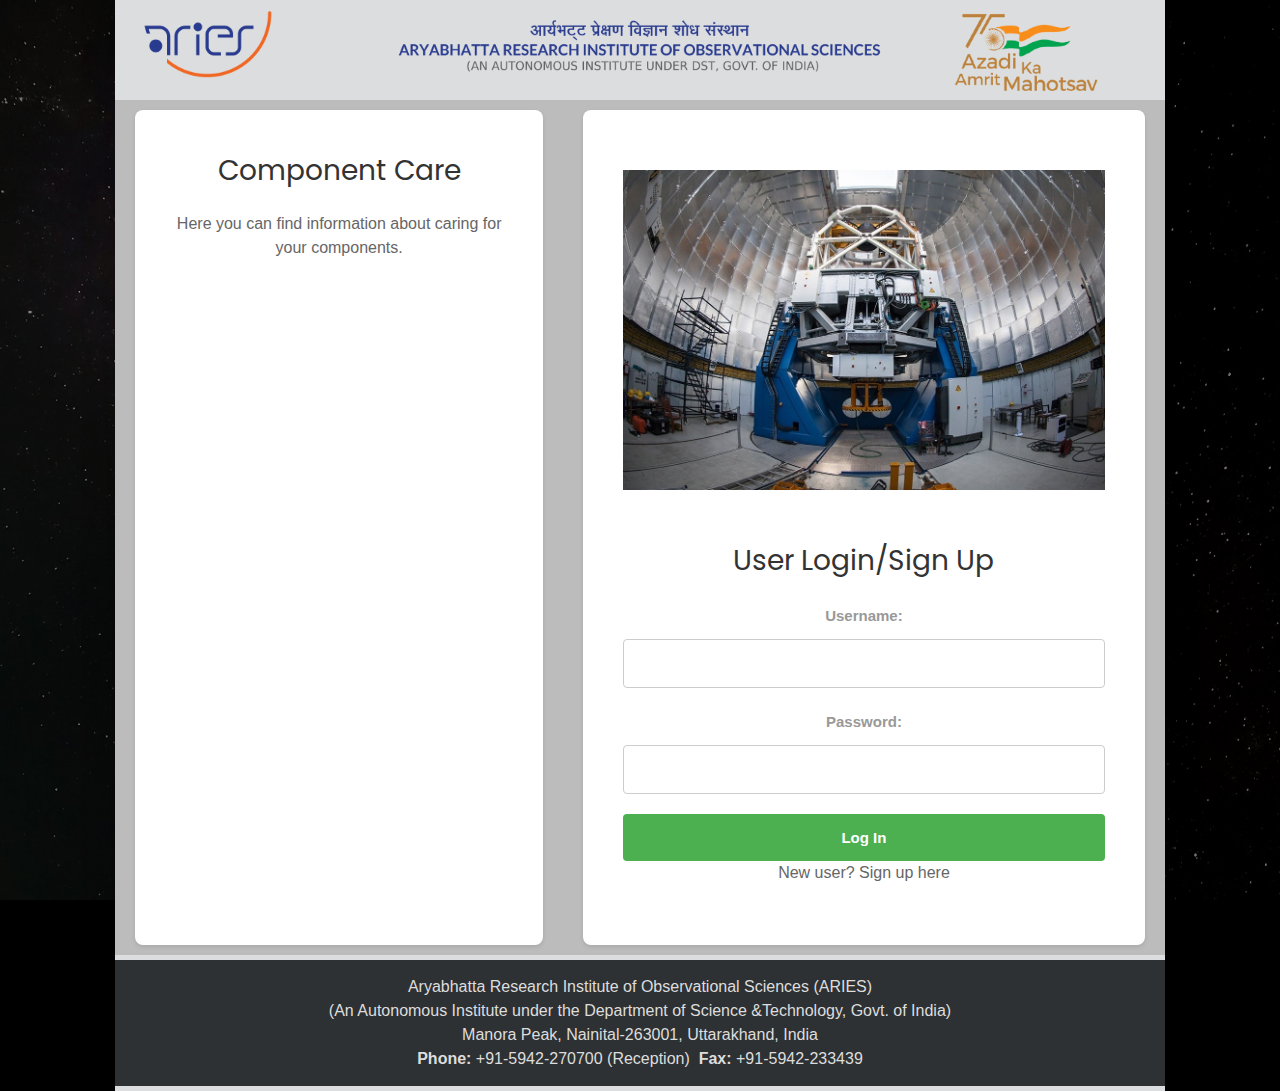
==== commit 21e8c47f: "signup file" ====
--- a/index.html
+++ b/index.html
@@ -36,19 +36,17 @@
             </div>
 
             <div class="user-section">
+                <div class="gallery-section">
+                    <div class="gallery-container">
+                        
+                        <a href="https://www.aries.res.in/index.php/facilities/astronomical-telescopes/360cm-telescope/telescope" data-lightbox="gallery" data-title="Image 2">
+                            <img  src="3.6m DOT.jpg" alt="Image 1" title="3.6m DOT">
+                        </a>
+                        
+                        <!-- Add more image links and thumbnails as needed -->
+                    </div>
                 <h2>User Login/Sign Up</h2>
                 <!-- Add the following HTML code after the existing code -->
-
-                <div class="gallery-section">
-                    <div class="gallery-container">
-                        <a href="https://www.aries.res.in/about-us" data-lightbox="gallery" data-title="Image 1">
-                            <img src="ARIES_Campus.jpg" alt="Image 1">
-                        </a>
-                        <a href="https://www.aries.res.in/index.php/facilities/astronomical-telescopes/360cm-telescope/telescope" data-lightbox="gallery" data-title="Image 2">
-                            <img src="3.6m DOT.jpg" alt="Image 2">
-                        </a>
-                        <!-- Add more image links and thumbnails as needed -->
-                    </div>
                 </div>
 
                 <form>
@@ -61,7 +59,7 @@
                     <input type="submit" value="Log In">
                 </form>
 
-                <p>New user? <a href="#">Sign up here</a></p>
+                <p>New user? <a href="signup.html">Sign up here</a></p>
             </div>
         </div>
 
--- a/style.css
+++ b/style.css
@@ -2,7 +2,6 @@
                 
                 @import url('https://fonts.googleapis.com/css2?family=Kumbh+Sans:wght@300&family=PT+Sans&family=Poppins:ital,wght@1,200&display=swap');
                 /* body{
-  font-family: 'Poppins', sans-serif;
 } */
                 /*!
  * Bootstrap v4.1.0 (https://getbootstrap.com/)
@@ -5076,7 +5075,7 @@
                     flex-direction: row;
                     justify-content: center;
                     align-items: stretch;
-                    height: 100vh;
+                    height: max-content;
                     background-color: #bcbcbc;
                 }
                 /* CSS styles for component care section */
@@ -5101,17 +5100,13 @@
                     display: flex;
                     flex-wrap: wrap;
                     justify-content: center;
-                }
                 
                 .gallery-container a {
                     margin: 10px;
                     display: block;
                     width: 200px;
-                }
-                
-                .gallery-container img {
-                    width: 100%;
-                    height: auto;
+                    margin: 10px auto;                }
+
                 }
                 
                 .user-section {
@@ -5172,4 +5167,64 @@
                 a {
                     color: #666666;
                     text-decoration: none;
-                }+                }
+
+.gallery-container > a > img{
+    height:320px;
+    width: auto;
+    margin:-30px 0 50px 0;
+}
+
+/* SIGN UP STYLE HERE..................................... */
+
+.container-222 {
+    margin: 0 auto;
+    padding:  20px 0;
+    background-color: #ffffff;
+    box-shadow: 0 2px 5px rgba(0, 0, 0, 0.1);
+    font-family: 'Times New Roman', Times, serif;
+
+  }
+
+  .container-222 >h2 {
+    text-align: center;
+    margin-bottom: 50px;
+    font-family: 'Times New Roman', Times, serif;
+
+    padding: 20px;
+    background-color: #f9f9f9;
+    box-shadow: 0 0 10px rgba(0, 0, 0, 0.3);
+  }
+
+  .form-group {
+    margin-bottom: 20px;
+    font-size: larger;
+    display:flex;
+  }
+
+  .form-group label {
+    display: block;
+    font-weight: bold;
+    margin: 0 20px;
+  }
+
+  .form-group input {
+    width: 100%;
+    padding: 8px;
+    border: 1px solid #ccc;
+    border-radius: 3px;
+  }
+
+  .form-group button {
+    width: 100%;
+    padding: 8px 18px;
+    background-color: #4caf50;
+    color: #ffffff;
+    border: none;
+    border-radius: 3px;
+    cursor: pointer;
+  }
+
+  .form-group button:hover {
+    background-color: #45a049;
+  }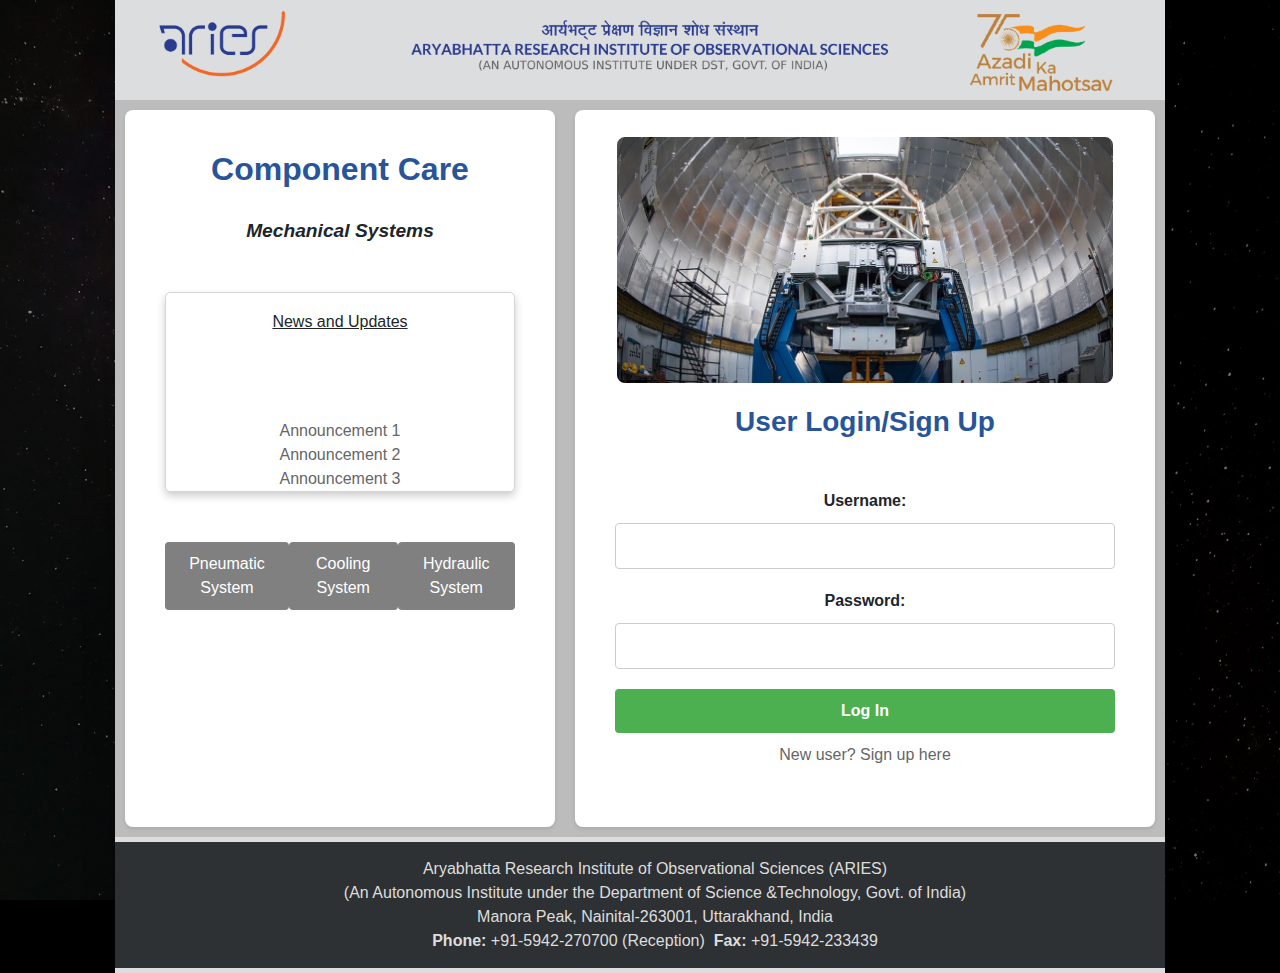
==== commit acc694ad: "home page & sign up page" ====
--- a/index.html
+++ b/index.html
@@ -18,10 +18,10 @@
             <div class="container">
                 <div class="row">
                     <div class="left-section col-md-9">
-                        <a href="https://www.aries.res.in" target="_blank"><img src="aries_logo_auto_6_3_1.png"></a>
+                        <a href="https://www.aries.res.in" target="_blank"><img src="assets/aries_logo_auto_6_3_1.png"></a>
                     </div>
                     <div class="right-section col-md-3">
-                        <a href="https://dst.gov.in" target="_blank"><img src="azadi_ka_logo.png"></a>
+                        <a href="https://dst.gov.in" target="_blank"><img src="assets/azadi_ka_logo.png"></a>
                     </div>
                 </div>
             </div>
@@ -30,9 +30,42 @@
         <!-- BODY HERE ------------------------ -->
         <div class="container-1">
             <div class="component-care">
-                <h2>Component Care</h2>
-                <p>Here you can find information about caring for your components.</p>
-                <!-- Add more content or links related to component care as needed -->
+                <h2 class="component-care-h2">Component Care</h2>
+                <h4 class="mechs">Mechanical Systems</h4>
+
+                <div class="announcement-box">
+                    <h5 class="h5">News and Updates</h5>
+                    <div class="announcement-content">
+                      <a href="https://example1.com">Announcement 1</a><br>
+                      <a href="https://example2.com">Announcement 2</a><br>
+                      <a href="https://example3.com">Announcement 3</a><br>
+                      <!-- Add more announcements here -->
+                    </div>
+                  </div>
+
+                  <div class="systems">
+                    <div class="system-button-container">
+                        <button class="system-button">Pneumatic System</button>
+                        <div class="sub-button-list">
+                            <button class="sub-button">ARIES Compressor</button>
+                            <button class="sub-button">AMOS Compressor</button>
+                            <button class="sub-button">Compressed Air Dryer </button>
+                        </div>
+                    </div>
+                    <div class="system-button-container">
+                        <button class="system-button">Cooling System</button>
+                        <div class="sub-button-list">
+                            <button class="sub-button">Chiller 1 (Telescope Cooling Circuit)</button>
+                            <button class="sub-button">Chiller 2 (Hydraulic Group Cooling Circuit)</button>
+                        </div>
+                    </div>
+                    <div class="system-button-container">
+                        <button class="system-button">Hydraulic System</button>
+                        <div class="sub-button-list">
+                            <button class="sub-button">Hydraulic Machine </button>
+                        </div>
+                    </div>
+                </div>
             </div>
 
             <div class="user-section">
@@ -40,13 +73,10 @@
                     <div class="gallery-container">
                         
                         <a href="https://www.aries.res.in/index.php/facilities/astronomical-telescopes/360cm-telescope/telescope" data-lightbox="gallery" data-title="Image 2">
-                            <img  src="3.6m DOT.jpg" alt="Image 1" title="3.6m DOT">
+                            <div class="login-img"><p>3.6m DOT</p></div>
                         </a>
-                        
-                        <!-- Add more image links and thumbnails as needed -->
                     </div>
                 <h2>User Login/Sign Up</h2>
-                <!-- Add the following HTML code after the existing code -->
                 </div>
 
                 <form>
@@ -59,7 +89,7 @@
                     <input type="submit" value="Log In">
                 </form>
 
-                <p>New user? <a href="signup.html">Sign up here</a></p>
+                <p style="margin-top: 10px;">New user? <a href="signup.html">Sign up here</a></p>
             </div>
         </div>
 
--- a/style.css
+++ b/style.css
@@ -1,5230 +1,1177 @@
-                /* @import url('https://fonts.googleapis.com/css2?family=Poppins:ital,wght@1,200&display=swap'); */
-                
-                @import url('https://fonts.googleapis.com/css2?family=Kumbh+Sans:wght@300&family=PT+Sans&family=Poppins:ital,wght@1,200&display=swap');
-                /* body{
+/* @import url('https://fonts.googleapis.com/css2?family=Poppins:ital,wght@1,200&display=swap'); */
+
+@import url("https://fonts.googleapis.com/css2?family=Kumbh+Sans:wght@300&family=PT+Sans&family=Poppins:ital,wght@1,200&display=swap");
+/* body{
 } */
-                /*!
+/*!
  * Bootstrap v4.1.0 (https://getbootstrap.com/)
  * Copyright 2011-2018 The Bootstrap Authors
  * Copyright 2011-2018 Twitter, Inc.
  * Licensed under MIT (https://github.com/twbs/bootstrap/blob/master/LICENSE)
  */
-                
-                 :root {
-                    --blue: #007bff;
-                    --indigo: #6610f2;
-                    --purple: #6f42c1;
-                    --pink: #e83e8c;
-                    --red: #dc3545;
-                    --orange: #fd7e14;
-                    --yellow: #ffc107;
-                    --green: #28a745;
-                    --teal: #20c997;
-                    --cyan: #17a2b8;
-                    --white: #fff;
-                    --gray: #6c757d;
-                    --gray-dark: #343a40;
-                    --primary: #78d5ef;
-                    --secondary: #6c757d;
-                    --success: #28a745;
-                    --info: #17a2b8;
-                    --warning: #ffc107;
-                    --danger: #dc3545;
-                    --light: #f8f9fa;
-                    --dark: #343a40;
-                    --breakpoint-xs: 0;
-                    --breakpoint-sm: 576px;
-                    --breakpoint-md: 768px;
-                    --breakpoint-lg: 992px;
-                    --breakpoint-xl: 1200px;
-                    --font-family-sans-serif: "Work Sans", -apple-system, BlinkMacSystemFont, "Segoe UI", Roboto, "Helvetica Neue", Arial, sans-serif, "Apple Color Emoji", "Segoe UI Emoji", "Segoe UI Symbol";
-                    --font-family-monospace: SFMono-Regular, Menlo, Monaco, Consolas, "Liberation Mono", "Courier New", monospace;
-                }
-                
-                *,
-                *::before,
-                *::after {
-                    -webkit-box-sizing: border-box;
-                    box-sizing: border-box;
-                }
-                
-                html {
-                    font-family: sans-serif;
-                    line-height: 1.15;
-                    -webkit-text-size-adjust: 100%;
-                    -ms-text-size-adjust: 100%;
-                    -ms-overflow-style: scrollbar;
-                    -webkit-tap-highlight-color: rgba(0, 0, 0, 0);
-                }
-                
-                @-ms-viewport {
-                    width: device-width;
-                }
-                
-                article,
-                aside,
-                dialog,
-                figcaption,
-                figure,
-                footer,
-                header,
-                hgroup,
-                main,
-                nav,
-                section {
-                    display: block;
-                }
-                
-                body {
-                    margin: 0;
-                    font-family: "Work Sans", -apple-system, BlinkMacSystemFont, "Segoe UI", Roboto, "Helvetica Neue", Arial, sans-serif, "Apple Color Emoji", "Segoe UI Emoji", "Segoe UI Symbol";
-                    font-size: 1rem;
-                    font-weight: 400;
-                    line-height: 1.5;
-                    color: #212529;
-                    text-align: left;
-                }
-                
-                .structure-body {
-                    background-image: url("sidebg4.jpg");
-                    background-repeat: no-repeat;
-                    background-size: cover;
-                    background-attachment: fixed;
-                    -webkit-box-shadow: 0px 0px 30px rgba(0, 0, 0, 0.5);
-                    box-shadow: 0px 0px 30px rgba(0, 0, 0, 0.3);
-                }
-                
-                .archive-contents {
-                    margin: 0 auto;
-                    background-color: #fff;
-                }
-                
-                [tabindex="-1"]:focus {
-                    outline: 0 !important;
-                }
-                
-                hr {
-                    -webkit-box-sizing: content-box;
-                    box-sizing: content-box;
-                    height: 0;
-                    overflow: visible;
-                }
-                
-                h1,
-                h2,
-                h3,
-                h4,
-                h5,
-                h6 {
-                    margin-top: 0;
-                    margin-bottom: 0.5rem;
-                }
-                
-                p {
-                    margin-top: 0;
-                    margin-bottom: 1rem;
-                }
-                
-                abbr[title],
-                abbr[data-original-title] {
-                    text-decoration: underline;
-                    -webkit-text-decoration: underline dotted;
-                    text-decoration: underline dotted;
-                    cursor: help;
-                    border-bottom: 0;
-                }
-                
-                address {
-                    margin-bottom: 1rem;
-                    font-style: normal;
-                    line-height: inherit;
-                }
-                
-                ol,
-                ul,
-                dl {
-                    margin-top: 0;
-                    margin-bottom: 1rem;
-                }
-                
-                ol ol,
-                ul ul,
-                ol ul,
-                ul ol {
-                    margin-bottom: 0;
-                }
-                
-                dt {
-                    font-weight: 700;
-                }
-                
-                dd {
-                    margin-bottom: .5rem;
-                    margin-left: 0;
-                }
-                
-                blockquote {
-                    margin: 0 0 1rem;
-                }
-                
-                dfn {
-                    font-style: italic;
-                }
-                
-                b,
-                strong {
-                    font-weight: bolder;
-                }
-                
-                small {
-                    font-size: 80%;
-                }
-                
-                sub,
-                sup {
-                    position: relative;
-                    font-size: 75%;
-                    line-height: 0;
-                    vertical-align: baseline;
-                }
-                
-                sub {
-                    bottom: -.25em;
-                }
-                
-                sup {
-                    top: -.5em;
-                }
-                
-                a {
-                    color: #78d5ef;
-                    text-decoration: none;
-                    background-color: transparent;
-                    -webkit-text-decoration-skip: objects;
-                }
-                
-                a:hover {
-                    color: #34c0e7;
-                    text-decoration: underline;
-                }
-                
-                a:not([href]):not([tabindex]) {
-                    color: inherit;
-                    text-decoration: none;
-                }
-                
-                a:not([href]):not([tabindex]):hover,
-                a:not([href]):not([tabindex]):focus {
-                    color: inherit;
-                    text-decoration: none;
-                }
-                
-                a:not([href]):not([tabindex]):focus {
-                    outline: 0;
-                }
-                
-                pre,
-                code,
-                kbd,
-                samp {
-                    font-family: monospace, monospace;
-                    font-size: 1em;
-                }
-                
-                pre {
-                    margin-top: 0;
-                    margin-bottom: 1rem;
-                    overflow: auto;
-                    -ms-overflow-style: scrollbar;
-                }
-                
-                figure {
-                    margin: 0 0 1rem;
-                }
-                
-                img {
-                    vertical-align: middle;
-                    border-style: none;
-                }
-                
-                svg:not(:root) {
-                    overflow: hidden;
-                }
-                
-                table {
-                    border-collapse: collapse;
-                }
-                
-                caption {
-                    padding-top: 0.75rem;
-                    padding-bottom: 0.75rem;
-                    color: #6c757d;
-                    text-align: left;
-                    caption-side: bottom;
-                }
-                
-                th {
-                    text-align: inherit;
-                }
-                
-                label {
-                    display: inline-block;
-                    margin-bottom: 0.5rem;
-                }
-                
-                button {
-                    border-radius: 0;
-                }
-                
-                button:focus {
-                    outline: 1px dotted;
-                    outline: 5px auto -webkit-focus-ring-color;
-                }
-                
-                input,
-                button,
-                select,
-                optgroup,
-                textarea {
-                    margin: 0;
-                    font-family: inherit;
-                    font-size: inherit;
-                    line-height: inherit;
-                }
-                
-                button,
-                input {
-                    overflow: visible;
-                }
-                
-                button,
-                select {
-                    text-transform: none;
-                }
-                
-                button,
-                html [type="button"],
-                [type="reset"],
-                [type="submit"] {
-                    -webkit-appearance: button;
-                }
-                
-                button::-moz-focus-inner,
-                [type="button"]::-moz-focus-inner,
-                [type="reset"]::-moz-focus-inner,
-                [type="submit"]::-moz-focus-inner {
-                    padding: 0;
-                    border-style: none;
-                }
-                
-                input[type="radio"],
-                input[type="checkbox"] {
-                    -webkit-box-sizing: border-box;
-                    box-sizing: border-box;
-                    padding: 0;
-                }
-                
-                input[type="date"],
-                input[type="time"],
-                input[type="datetime-local"],
-                input[type="month"] {
-                    -webkit-appearance: listbox;
-                }
-                
-                textarea {
-                    overflow: auto;
-                    resize: vertical;
-                }
-                
-                fieldset {
-                    min-width: 0;
-                    padding: 0;
-                    margin: 0;
-                    border: 0;
-                }
-                
-                legend {
-                    display: block;
-                    width: 100%;
-                    max-width: 100%;
-                    padding: 0;
-                    margin-bottom: .5rem;
-                    font-size: 1.5rem;
-                    line-height: inherit;
-                    color: inherit;
-                    white-space: normal;
-                }
-                
-                progress {
-                    vertical-align: baseline;
-                }
-                
-                [type="number"]::-webkit-inner-spin-button,
-                [type="number"]::-webkit-outer-spin-button {
-                    height: auto;
-                }
-                
-                [type="search"] {
-                    outline-offset: -2px;
-                    -webkit-appearance: none;
-                }
-                
-                [type="search"]::-webkit-search-cancel-button,
-                [type="search"]::-webkit-search-decoration {
-                    -webkit-appearance: none;
-                }
-                
-                 ::-webkit-file-upload-button {
-                    font: inherit;
-                    -webkit-appearance: button;
-                }
-                
-                output {
-                    display: inline-block;
-                }
-                
-                summary {
-                    display: list-item;
-                    cursor: pointer;
-                }
-                
-                template {
-                    display: none;
-                }
-                
-                [hidden] {
-                    display: none !important;
-                }
-                
-                h1,
-                h2,
-                h3,
-                h4,
-                h5,
-                h6,
-                .h1,
-                .h2,
-                .h3,
-                .h4,
-                .h5,
-                .h6 {
-                    margin-bottom: 0.5rem;
-                    font-family: inherit;
-                    font-weight: 500;
-                    line-height: 1.2;
-                    color: inherit;
-                }
-                
-                h1,
-                .h1 {
-                    font-size: 2.5rem;
-                }
-                
-                h2,
-                .h2 {
-                    font-size: 2rem;
-                }
-                
-                h3,
-                .h3 {
-                    font-size: 1.75rem;
-                }
-                
-                h4,
-                .h4 {
-                    font-size: 1.5rem;
-                }
-                
-                h5,
-                .h5 {
-                    font-size: 1.25rem;
-                }
-                
-                h6,
-                .h6 {
-                    font-size: 1rem;
-                }
-                
-                .lead {
-                    font-size: 1.25rem;
-                    font-weight: 300;
-                }
-                
-                .display-1 {
-                    font-size: 6rem;
-                    font-weight: 300;
-                    line-height: 1.2;
-                }
-                
-                .display-2 {
-                    font-size: 5.5rem;
-                    font-weight: 300;
-                    line-height: 1.2;
-                }
-                
-                .display-3 {
-                    font-size: 4.5rem;
-                    font-weight: 300;
-                    line-height: 1.2;
-                }
-                
-                .display-4 {
-                    font-size: 3.5rem;
-                    font-weight: 300;
-                    line-height: 1.2;
-                }
-                
-                hr {
-                    margin-top: 1rem;
-                    margin-bottom: 1rem;
-                    border: 0;
-                    border-top: 1px solid rgba(0, 0, 0, 0.1);
-                }
-                
-                small,
-                .small {
-                    font-size: 80%;
-                    font-weight: 400;
-                }
-                
-                mark,
-                .mark {
-                    padding: 0.2em;
-                    background-color: #fcf8e3;
-                }
-                
-                .list-unstyled {
-                    padding-left: 0;
-                    list-style: none;
-                }
-                
-                .list-inline {
-                    padding-left: 0;
-                    list-style: none;
-                }
-                
-                .list-inline-item {
-                    display: inline-block;
-                }
-                
-                .list-inline-item:not(:last-child) {
-                    margin-right: 0.5rem;
-                }
-                
-                .initialism {
-                    font-size: 90%;
-                    text-transform: uppercase;
-                }
-                
-                .blockquote {
-                    margin-bottom: 1rem;
-                    font-size: 1.25rem;
-                }
-                
-                .blockquote-footer {
-                    display: block;
-                    font-size: 80%;
-                    color: #6c757d;
-                }
-                
-                .blockquote-footer::before {
-                    content: "\2014 \00A0";
-                }
-                
-                .img-fluid {
-                    max-width: 100%;
-                    height: auto;
-                }
-                
-                .img-thumbnail {
-                    padding: 0.25rem;
-                    background-color: #fff;
-                    border: 1px solid #dee2e6;
-                    border-radius: 0.25rem;
-                    max-width: 100%;
-                    height: auto;
-                }
-                
-                .figure {
-                    display: inline-block;
-                }
-                
-                .figure-img {
-                    margin-bottom: 0.5rem;
-                    line-height: 1;
-                }
-                
-                .figure-caption {
-                    font-size: 90%;
-                    color: #6c757d;
-                }
-                
-                code,
-                kbd,
-                pre,
-                samp {
-                    font-family: SFMono-Regular, Menlo, Monaco, Consolas, "Liberation Mono", "Courier New", monospace;
-                }
-                
-                code {
-                    font-size: 87.5%;
-                    color: #e83e8c;
-                    word-break: break-word;
-                }
-                
-                a>code {
-                    color: inherit;
-                }
-                
-                kbd {
-                    padding: 0.2rem 0.4rem;
-                    font-size: 87.5%;
-                    color: #fff;
-                    background-color: #212529;
-                    border-radius: 0.2rem;
-                }
-                
-                kbd kbd {
-                    padding: 0;
-                    font-size: 100%;
-                    font-weight: 700;
-                }
-                
-                pre {
-                    display: block;
-                    font-size: 87.5%;
-                    color: #212529;
-                }
-                
-                pre code {
-                    font-size: inherit;
-                    color: inherit;
-                    word-break: normal;
-                }
-                
-                .pre-scrollable {
-                    max-height: 340px;
-                    overflow-y: scroll;
-                }
-                
-                .container {
-                    width: 100%;
-                    padding-right: 15px;
-                    padding-left: 15px;
-                    margin-right: auto;
-                    margin-left: auto;
-                }
-                
-                @media (min-width: 576px) {
-                    .container {
-                        max-width: 540px;
-                    }
-                }
-                
-                @media (min-width: 768px) {
-                    .container {
-                        max-width: 720px;
-                    }
-                }
-                
-                @media (min-width: 992px) {
-                    .container {
-                        max-width: 960px;
-                    }
-                }
-                
-                @media (min-width: 1200px) {
-                    .container {
-                        max-width: 1140px;
-                    }
-                }
-                
-                .container-fluid {
-                    width: 100%;
-                    padding-right: 15px;
-                    padding-left: 15px;
-                    margin-right: auto;
-                    margin-left: auto;
-                }
-                
-                .row {
-                    display: -webkit-box;
-                    display: -ms-flexbox;
-                    display: flex;
-                    -ms-flex-wrap: wrap;
-                    flex-wrap: wrap;
-                    margin-right: -15px;
-                    margin-left: -15px;
-                }
-                
-                .no-gutters {
-                    margin-right: 0;
-                    margin-left: 0;
-                }
-                
-                .no-gutters>.col,
-                .no-gutters>[class*="col-"] {
-                    padding-right: 0;
-                    padding-left: 0;
-                }
-                
-                .col-1,
-                .col-2,
-                .col-3,
-                .col-4,
-                .col-5,
-                .col-6,
-                .col-7,
-                .col-8,
-                .col-9,
-                .col-10,
-                .col-11,
-                .col-12,
-                .col,
-                .col-auto,
-                .col-sm-1,
-                .col-sm-2,
-                .col-sm-3,
-                .col-sm-4,
-                .col-sm-5,
-                .col-sm-6,
-                .col-sm-7,
-                .col-sm-8,
-                .col-sm-9,
-                .col-sm-10,
-                .col-sm-11,
-                .col-sm-12,
-                .col-sm,
-                .col-sm-auto,
-                .col-md-1,
-                .col-md-2,
-                .col-md-3,
-                .col-md-4,
-                .col-md-5,
-                .col-md-6,
-                .col-md-7,
-                .col-md-8,
-                .col-md-9,
-                .col-md-10,
-                .col-md-11,
-                .col-md-12,
-                .col-md,
-                .col-md-auto,
-                .col-lg-1,
-                .col-lg-2,
-                .col-lg-3,
-                .col-lg-4,
-                .col-lg-5,
-                .col-lg-6,
-                .col-lg-7,
-                .col-lg-8,
-                .col-lg-9,
-                .col-lg-10,
-                .col-lg-11,
-                .col-lg-12,
-                .col-lg,
-                .col-lg-auto,
-                .col-xl-1,
-                .col-xl-2,
-                .col-xl-3,
-                .col-xl-4,
-                .col-xl-5,
-                .col-xl-6,
-                .col-xl-7,
-                .col-xl-8,
-                .col-xl-9,
-                .col-xl-10,
-                .col-xl-11,
-                .col-xl-12,
-                .col-xl,
-                .col-xl-auto {
-                    position: relative;
-                    width: 100%;
-                    min-height: 1px;
-                    padding-right: 15px;
-                    padding-left: 15px;
-                }
-                
-                .col {
-                    -ms-flex-preferred-size: 0;
-                    flex-basis: 0;
-                    -webkit-box-flex: 1;
-                    -ms-flex-positive: 1;
-                    flex-grow: 1;
-                    max-width: 100%;
-                }
-                
-                .col-auto {
-                    -webkit-box-flex: 0;
-                    -ms-flex: 0 0 auto;
-                    flex: 0 0 auto;
-                    width: auto;
-                    max-width: none;
-                }
-                
-                .col-1 {
-                    -webkit-box-flex: 0;
-                    -ms-flex: 0 0 8.33333%;
-                    flex: 0 0 8.33333%;
-                    max-width: 8.33333%;
-                }
-                
-                .col-2 {
-                    -webkit-box-flex: 0;
-                    -ms-flex: 0 0 16.66667%;
-                    flex: 0 0 16.66667%;
-                    max-width: 16.66667%;
-                }
-                
-                .col-3 {
-                    -webkit-box-flex: 0;
-                    -ms-flex: 0 0 25%;
-                    flex: 0 0 25%;
-                    max-width: 25%;
-                }
-                
-                .col-4 {
-                    -webkit-box-flex: 0;
-                    -ms-flex: 0 0 33.33333%;
-                    flex: 0 0 33.33333%;
-                    max-width: 33.33333%;
-                }
-                
-                .bg-white {
-                    background-color: #fff !important;
-                }
-                
-                .bg-transparent {
-                    background-color: transparent !important;
-                }
-                
-                .border {
-                    border: 1px solid #dee2e6 !important;
-                }
-                
-                .border-top {
-                    border-top: 1px solid #dee2e6 !important;
-                }
-                
-                .border-right {
-                    border-right: 1px solid #dee2e6 !important;
-                }
-                
-                .border-bottom {
-                    border-bottom: 1px solid #dee2e6 !important;
-                }
-                
-                .border-left {
-                    border-left: 1px solid #dee2e6 !important;
-                }
-                
-                .border-0 {
-                    border: 0 !important;
-                }
-                
-                .border-top-0 {
-                    border-top: 0 !important;
-                }
-                
-                .border-right-0 {
-                    border-right: 0 !important;
-                }
-                
-                .border-bottom-0 {
-                    border-bottom: 0 !important;
-                }
-                
-                .border-left-0 {
-                    border-left: 0 !important;
-                }
-                
-                .border-primary {
-                    border-color: #78d5ef !important;
-                }
-                
-                .border-secondary {
-                    border-color: #6c757d !important;
-                }
-                
-                .border-success {
-                    border-color: #28a745 !important;
-                }
-                
-                .border-info {
-                    border-color: #17a2b8 !important;
-                }
-                
-                .border-warning {
-                    border-color: #ffc107 !important;
-                }
-                
-                .border-danger {
-                    border-color: #dc3545 !important;
-                }
-                
-                .border-light {
-                    border-color: #f8f9fa !important;
-                }
-                
-                .border-dark {
-                    border-color: #343a40 !important;
-                }
-                
-                .border-white {
-                    border-color: #fff !important;
-                }
-                
-                .rounded {
-                    border-radius: 0.25rem !important;
-                }
-                
-                .rounded-top {
-                    border-top-left-radius: 0.25rem !important;
-                    border-top-right-radius: 0.25rem !important;
-                }
-                
-                .rounded-right {
-                    border-top-right-radius: 0.25rem !important;
-                    border-bottom-right-radius: 0.25rem !important;
-                }
-                
-                .rounded-bottom {
-                    border-bottom-right-radius: 0.25rem !important;
-                    border-bottom-left-radius: 0.25rem !important;
-                }
-                
-                .rounded-left {
-                    border-top-left-radius: 0.25rem !important;
-                    border-bottom-left-radius: 0.25rem !important;
-                }
-                
-                .rounded-circle {
-                    border-radius: 50% !important;
-                }
-                
-                .rounded-0 {
-                    border-radius: 0 !important;
-                }
-                
-                .clearfix::after {
-                    display: block;
-                    clear: both;
-                    content: "";
-                }
-                
-                .d-none {
-                    display: none !important;
-                }
-                
-                .d-inline {
-                    display: inline !important;
-                }
-                
-                .d-inline-block {
-                    display: inline-block !important;
-                }
-                
-                .d-block {
-                    display: block !important;
-                }
-                
-                .d-table {
-                    display: table !important;
-                }
-                
-                .d-table-row {
-                    display: table-row !important;
-                }
-                
-                .d-table-cell {
-                    display: table-cell !important;
-                }
-                
-                .d-flex {
-                    display: -webkit-box !important;
-                    display: -ms-flexbox !important;
-                    display: flex !important;
-                }
-                
-                .d-inline-flex {
-                    display: -webkit-inline-box !important;
-                    display: -ms-inline-flexbox !important;
-                    display: inline-flex !important;
-                }
-                
-                @media (min-width: 576px) {
-                    .d-sm-none {
-                        display: none !important;
-                    }
-                    .d-sm-inline {
-                        display: inline !important;
-                    }
-                    .d-sm-inline-block {
-                        display: inline-block !important;
-                    }
-                    .d-sm-block {
-                        display: block !important;
-                    }
-                    .d-sm-table {
-                        display: table !important;
-                    }
-                    .d-sm-table-row {
-                        display: table-row !important;
-                    }
-                    .d-sm-table-cell {
-                        display: table-cell !important;
-                    }
-                    .d-sm-flex {
-                        display: -webkit-box !important;
-                        display: -ms-flexbox !important;
-                        display: flex !important;
-                    }
-                    .d-sm-inline-flex {
-                        display: -webkit-inline-box !important;
-                        display: -ms-inline-flexbox !important;
-                        display: inline-flex !important;
-                    }
-                }
-                
-                @media (min-width: 768px) {
-                    .d-md-none {
-                        display: none !important;
-                    }
-                    .d-md-inline {
-                        display: inline !important;
-                    }
-                    .d-md-inline-block {
-                        display: inline-block !important;
-                    }
-                    .d-md-block {
-                        display: block !important;
-                    }
-                    .d-md-table {
-                        display: table !important;
-                    }
-                    .d-md-table-row {
-                        display: table-row !important;
-                    }
-                    .d-md-table-cell {
-                        display: table-cell !important;
-                    }
-                    .d-md-flex {
-                        display: -webkit-box !important;
-                        display: -ms-flexbox !important;
-                        display: flex !important;
-                    }
-                    .d-md-inline-flex {
-                        display: -webkit-inline-box !important;
-                        display: -ms-inline-flexbox !important;
-                        display: inline-flex !important;
-                    }
-                }
-                
-                @media (min-width: 992px) {
-                    .d-lg-none {
-                        display: none !important;
-                    }
-                    .d-lg-inline {
-                        display: inline !important;
-                    }
-                    .d-lg-inline-block {
-                        display: inline-block !important;
-                    }
-                    .d-lg-block {
-                        display: block !important;
-                    }
-                    .d-lg-table {
-                        display: table !important;
-                    }
-                    .d-lg-table-row {
-                        display: table-row !important;
-                    }
-                    .d-lg-table-cell {
-                        display: table-cell !important;
-                    }
-                    .d-lg-flex {
-                        display: -webkit-box !important;
-                        display: -ms-flexbox !important;
-                        display: flex !important;
-                    }
-                    .d-lg-inline-flex {
-                        display: -webkit-inline-box !important;
-                        display: -ms-inline-flexbox !important;
-                        display: inline-flex !important;
-                    }
-                }
-                
-                @media (min-width: 1200px) {
-                    .d-xl-none {
-                        display: none !important;
-                    }
-                    .d-xl-inline {
-                        display: inline !important;
-                    }
-                    .d-xl-inline-block {
-                        display: inline-block !important;
-                    }
-                    .d-xl-block {
-                        display: block !important;
-                    }
-                    .d-xl-table {
-                        display: table !important;
-                    }
-                    .d-xl-table-row {
-                        display: table-row !important;
-                    }
-                    .d-xl-table-cell {
-                        display: table-cell !important;
-                    }
-                    .d-xl-flex {
-                        display: -webkit-box !important;
-                        display: -ms-flexbox !important;
-                        display: flex !important;
-                    }
-                    .d-xl-inline-flex {
-                        display: -webkit-inline-box !important;
-                        display: -ms-inline-flexbox !important;
-                        display: inline-flex !important;
-                    }
-                }
-                
-                @media print {
-                    .d-print-none {
-                        display: none !important;
-                    }
-                    .d-print-inline {
-                        display: inline !important;
-                    }
-                    .d-print-inline-block {
-                        display: inline-block !important;
-                    }
-                    .d-print-block {
-                        display: block !important;
-                    }
-                    .d-print-table {
-                        display: table !important;
-                    }
-                    .d-print-table-row {
-                        display: table-row !important;
-                    }
-                    .d-print-table-cell {
-                        display: table-cell !important;
-                    }
-                    .d-print-flex {
-                        display: -webkit-box !important;
-                        display: -ms-flexbox !important;
-                        display: flex !important;
-                    }
-                    .d-print-inline-flex {
-                        display: -webkit-inline-box !important;
-                        display: -ms-inline-flexbox !important;
-                        display: inline-flex !important;
-                    }
-                }
-                
-                .embed-responsive {
-                    position: relative;
-                    display: block;
-                    width: 100%;
-                    padding: 0;
-                    overflow: hidden;
-                }
-                
-                .embed-responsive::before {
-                    display: block;
-                    content: "";
-                }
-                
-                .embed-responsive .embed-responsive-item,
-                .embed-responsive iframe,
-                .embed-responsive embed,
-                .embed-responsive object,
-                .embed-responsive video {
-                    position: absolute;
-                    top: 0;
-                    bottom: 0;
-                    left: 0;
-                    width: 100%;
-                    height: 100%;
-                    border: 0;
-                }
-                
-                .embed-responsive-21by9::before {
-                    padding-top: 42.85714%;
-                }
-                
-                .embed-responsive-16by9::before {
-                    padding-top: 56.25%;
-                }
-                
-                .embed-responsive-4by3::before {
-                    padding-top: 75%;
-                }
-                
-                .embed-responsive-1by1::before {
-                    padding-top: 100%;
-                }
-                
-                .flex-row {
-                    -webkit-box-orient: horizontal !important;
-                    -webkit-box-direction: normal !important;
-                    -ms-flex-direction: row !important;
-                    flex-direction: row !important;
-                }
-                
-                .flex-column {
-                    -webkit-box-orient: vertical !important;
-                    -webkit-box-direction: normal !important;
-                    -ms-flex-direction: column !important;
-                    flex-direction: column !important;
-                }
-                
-                .flex-row-reverse {
-                    -webkit-box-orient: horizontal !important;
-                    -webkit-box-direction: reverse !important;
-                    -ms-flex-direction: row-reverse !important;
-                    flex-direction: row-reverse !important;
-                }
-                
-                .flex-column-reverse {
-                    -webkit-box-orient: vertical !important;
-                    -webkit-box-direction: reverse !important;
-                    -ms-flex-direction: column-reverse !important;
-                    flex-direction: column-reverse !important;
-                }
-                
-                .flex-wrap {
-                    -ms-flex-wrap: wrap !important;
-                    flex-wrap: wrap !important;
-                }
-                
-                .flex-nowrap {
-                    -ms-flex-wrap: nowrap !important;
-                    flex-wrap: nowrap !important;
-                }
-                
-                .flex-wrap-reverse {
-                    -ms-flex-wrap: wrap-reverse !important;
-                    flex-wrap: wrap-reverse !important;
-                }
-                
-                .flex-fill {
-                    -webkit-box-flex: 1 !important;
-                    -ms-flex: 1 1 auto !important;
-                    flex: 1 1 auto !important;
-                }
-                
-                .flex-grow-0 {
-                    -webkit-box-flex: 0 !important;
-                    -ms-flex-positive: 0 !important;
-                    flex-grow: 0 !important;
-                }
-                
-                .flex-grow-1 {
-                    -webkit-box-flex: 1 !important;
-                    -ms-flex-positive: 1 !important;
-                    flex-grow: 1 !important;
-                }
-                
-                .flex-shrink-0 {
-                    -ms-flex-negative: 0 !important;
-                    flex-shrink: 0 !important;
-                }
-                
-                .flex-shrink-1 {
-                    -ms-flex-negative: 1 !important;
-                    flex-shrink: 1 !important;
-                }
-                
-                .justify-content-start {
-                    -webkit-box-pack: start !important;
-                    -ms-flex-pack: start !important;
-                    justify-content: flex-start !important;
-                }
-                
-                .justify-content-end {
-                    -webkit-box-pack: end !important;
-                    -ms-flex-pack: end !important;
-                    justify-content: flex-end !important;
-                }
-                
-                .justify-content-center {
-                    -webkit-box-pack: center !important;
-                    -ms-flex-pack: center !important;
-                    justify-content: center !important;
-                }
-                
-                .justify-content-between {
-                    -webkit-box-pack: justify !important;
-                    -ms-flex-pack: justify !important;
-                    justify-content: space-between !important;
-                }
-                
-                .justify-content-around {
-                    -ms-flex-pack: distribute !important;
-                    justify-content: space-around !important;
-                }
-                
-                .align-items-start {
-                    -webkit-box-align: start !important;
-                    -ms-flex-align: start !important;
-                    align-items: flex-start !important;
-                }
-                
-                .align-items-end {
-                    -webkit-box-align: end !important;
-                    -ms-flex-align: end !important;
-                    align-items: flex-end !important;
-                }
-                
-                .align-items-center {
-                    -webkit-box-align: center !important;
-                    -ms-flex-align: center !important;
-                    align-items: center !important;
-                }
-                
-                .align-items-baseline {
-                    -webkit-box-align: baseline !important;
-                    -ms-flex-align: baseline !important;
-                    align-items: baseline !important;
-                }
-                
-                .align-items-stretch {
-                    -webkit-box-align: stretch !important;
-                    -ms-flex-align: stretch !important;
-                    align-items: stretch !important;
-                }
-                
-                .align-content-start {
-                    -ms-flex-line-pack: start !important;
-                    align-content: flex-start !important;
-                }
-                
-                .align-content-end {
-                    -ms-flex-line-pack: end !important;
-                    align-content: flex-end !important;
-                }
-                
-                .align-content-center {
-                    -ms-flex-line-pack: center !important;
-                    align-content: center !important;
-                }
-                
-                .align-content-between {
-                    -ms-flex-line-pack: justify !important;
-                    align-content: space-between !important;
-                }
-                
-                .align-content-around {
-                    -ms-flex-line-pack: distribute !important;
-                    align-content: space-around !important;
-                }
-                
-                .align-content-stretch {
-                    -ms-flex-line-pack: stretch !important;
-                    align-content: stretch !important;
-                }
-                
-                .align-self-auto {
-                    -ms-flex-item-align: auto !important;
-                    align-self: auto !important;
-                }
-                
-                .align-self-start {
-                    -ms-flex-item-align: start !important;
-                    align-self: flex-start !important;
-                }
-                
-                .align-self-end {
-                    -ms-flex-item-align: end !important;
-                    align-self: flex-end !important;
-                }
-                
-                .align-self-center {
-                    -ms-flex-item-align: center !important;
-                    align-self: center !important;
-                }
-                
-                .align-self-baseline {
-                    -ms-flex-item-align: baseline !important;
-                    align-self: baseline !important;
-                }
-                
-                .align-self-stretch {
-                    -ms-flex-item-align: stretch !important;
-                    align-self: stretch !important;
-                }
-                
-                @media (min-width: 576px) {
-                    .flex-sm-row {
-                        -webkit-box-orient: horizontal !important;
-                        -webkit-box-direction: normal !important;
-                        -ms-flex-direction: row !important;
-                        flex-direction: row !important;
-                    }
-                    .flex-sm-column {
-                        -webkit-box-orient: vertical !important;
-                        -webkit-box-direction: normal !important;
-                        -ms-flex-direction: column !important;
-                        flex-direction: column !important;
-                    }
-                    .flex-sm-row-reverse {
-                        -webkit-box-orient: horizontal !important;
-                        -webkit-box-direction: reverse !important;
-                        -ms-flex-direction: row-reverse !important;
-                        flex-direction: row-reverse !important;
-                    }
-                    .flex-sm-column-reverse {
-                        -webkit-box-orient: vertical !important;
-                        -webkit-box-direction: reverse !important;
-                        -ms-flex-direction: column-reverse !important;
-                        flex-direction: column-reverse !important;
-                    }
-                    .flex-sm-wrap {
-                        -ms-flex-wrap: wrap !important;
-                        flex-wrap: wrap !important;
-                    }
-                    .flex-sm-nowrap {
-                        -ms-flex-wrap: nowrap !important;
-                        flex-wrap: nowrap !important;
-                    }
-                    .flex-sm-wrap-reverse {
-                        -ms-flex-wrap: wrap-reverse !important;
-                        flex-wrap: wrap-reverse !important;
-                    }
-                    .flex-sm-fill {
-                        -webkit-box-flex: 1 !important;
-                        -ms-flex: 1 1 auto !important;
-                        flex: 1 1 auto !important;
-                    }
-                    .flex-sm-grow-0 {
-                        -webkit-box-flex: 0 !important;
-                        -ms-flex-positive: 0 !important;
-                        flex-grow: 0 !important;
-                    }
-                    .flex-sm-grow-1 {
-                        -webkit-box-flex: 1 !important;
-                        -ms-flex-positive: 1 !important;
-                        flex-grow: 1 !important;
-                    }
-                    .flex-sm-shrink-0 {
-                        -ms-flex-negative: 0 !important;
-                        flex-shrink: 0 !important;
-                    }
-                    .flex-sm-shrink-1 {
-                        -ms-flex-negative: 1 !important;
-                        flex-shrink: 1 !important;
-                    }
-                    .justify-content-sm-start {
-                        -webkit-box-pack: start !important;
-                        -ms-flex-pack: start !important;
-                        justify-content: flex-start !important;
-                    }
-                    .justify-content-sm-end {
-                        -webkit-box-pack: end !important;
-                        -ms-flex-pack: end !important;
-                        justify-content: flex-end !important;
-                    }
-                    .justify-content-sm-center {
-                        -webkit-box-pack: center !important;
-                        -ms-flex-pack: center !important;
-                        justify-content: center !important;
-                    }
-                    .justify-content-sm-between {
-                        -webkit-box-pack: justify !important;
-                        -ms-flex-pack: justify !important;
-                        justify-content: space-between !important;
-                    }
-                    .justify-content-sm-around {
-                        -ms-flex-pack: distribute !important;
-                        justify-content: space-around !important;
-                    }
-                    .align-items-sm-start {
-                        -webkit-box-align: start !important;
-                        -ms-flex-align: start !important;
-                        align-items: flex-start !important;
-                    }
-                    .align-items-sm-end {
-                        -webkit-box-align: end !important;
-                        -ms-flex-align: end !important;
-                        align-items: flex-end !important;
-                    }
-                    .align-items-sm-center {
-                        -webkit-box-align: center !important;
-                        -ms-flex-align: center !important;
-                        align-items: center !important;
-                    }
-                    .align-items-sm-baseline {
-                        -webkit-box-align: baseline !important;
-                        -ms-flex-align: baseline !important;
-                        align-items: baseline !important;
-                    }
-                    .align-items-sm-stretch {
-                        -webkit-box-align: stretch !important;
-                        -ms-flex-align: stretch !important;
-                        align-items: stretch !important;
-                    }
-                    .align-content-sm-start {
-                        -ms-flex-line-pack: start !important;
-                        align-content: flex-start !important;
-                    }
-                    .align-content-sm-end {
-                        -ms-flex-line-pack: end !important;
-                        align-content: flex-end !important;
-                    }
-                    .align-content-sm-center {
-                        -ms-flex-line-pack: center !important;
-                        align-content: center !important;
-                    }
-                    .align-content-sm-between {
-                        -ms-flex-line-pack: justify !important;
-                        align-content: space-between !important;
-                    }
-                    .align-content-sm-around {
-                        -ms-flex-line-pack: distribute !important;
-                        align-content: space-around !important;
-                    }
-                    .align-content-sm-stretch {
-                        -ms-flex-line-pack: stretch !important;
-                        align-content: stretch !important;
-                    }
-                    .align-self-sm-auto {
-                        -ms-flex-item-align: auto !important;
-                        align-self: auto !important;
-                    }
-                    .align-self-sm-start {
-                        -ms-flex-item-align: start !important;
-                        align-self: flex-start !important;
-                    }
-                    .align-self-sm-end {
-                        -ms-flex-item-align: end !important;
-                        align-self: flex-end !important;
-                    }
-                    .align-self-sm-center {
-                        -ms-flex-item-align: center !important;
-                        align-self: center !important;
-                    }
-                    .align-self-sm-baseline {
-                        -ms-flex-item-align: baseline !important;
-                        align-self: baseline !important;
-                    }
-                    .align-self-sm-stretch {
-                        -ms-flex-item-align: stretch !important;
-                        align-self: stretch !important;
-                    }
-                }
-                
-                @media (min-width: 768px) {
-                    .flex-md-row {
-                        -webkit-box-orient: horizontal !important;
-                        -webkit-box-direction: normal !important;
-                        -ms-flex-direction: row !important;
-                        flex-direction: row !important;
-                    }
-                    .flex-md-column {
-                        -webkit-box-orient: vertical !important;
-                        -webkit-box-direction: normal !important;
-                        -ms-flex-direction: column !important;
-                        flex-direction: column !important;
-                    }
-                    .flex-md-row-reverse {
-                        -webkit-box-orient: horizontal !important;
-                        -webkit-box-direction: reverse !important;
-                        -ms-flex-direction: row-reverse !important;
-                        flex-direction: row-reverse !important;
-                    }
-                    .flex-md-column-reverse {
-                        -webkit-box-orient: vertical !important;
-                        -webkit-box-direction: reverse !important;
-                        -ms-flex-direction: column-reverse !important;
-                        flex-direction: column-reverse !important;
-                    }
-                    .flex-md-wrap {
-                        -ms-flex-wrap: wrap !important;
-                        flex-wrap: wrap !important;
-                    }
-                    .flex-md-nowrap {
-                        -ms-flex-wrap: nowrap !important;
-                        flex-wrap: nowrap !important;
-                    }
-                    .flex-md-wrap-reverse {
-                        -ms-flex-wrap: wrap-reverse !important;
-                        flex-wrap: wrap-reverse !important;
-                    }
-                    .flex-md-fill {
-                        -webkit-box-flex: 1 !important;
-                        -ms-flex: 1 1 auto !important;
-                        flex: 1 1 auto !important;
-                    }
-                    .flex-md-grow-0 {
-                        -webkit-box-flex: 0 !important;
-                        -ms-flex-positive: 0 !important;
-                        flex-grow: 0 !important;
-                    }
-                    .flex-md-grow-1 {
-                        -webkit-box-flex: 1 !important;
-                        -ms-flex-positive: 1 !important;
-                        flex-grow: 1 !important;
-                    }
-                    .flex-md-shrink-0 {
-                        -ms-flex-negative: 0 !important;
-                        flex-shrink: 0 !important;
-                    }
-                    .flex-md-shrink-1 {
-                        -ms-flex-negative: 1 !important;
-                        flex-shrink: 1 !important;
-                    }
-                    .justify-content-md-start {
-                        -webkit-box-pack: start !important;
-                        -ms-flex-pack: start !important;
-                        justify-content: flex-start !important;
-                    }
-                    .justify-content-md-end {
-                        -webkit-box-pack: end !important;
-                        -ms-flex-pack: end !important;
-                        justify-content: flex-end !important;
-                    }
-                    .justify-content-md-center {
-                        -webkit-box-pack: center !important;
-                        -ms-flex-pack: center !important;
-                        justify-content: center !important;
-                    }
-                    .justify-content-md-between {
-                        -webkit-box-pack: justify !important;
-                        -ms-flex-pack: justify !important;
-                        justify-content: space-between !important;
-                    }
-                    .justify-content-md-around {
-                        -ms-flex-pack: distribute !important;
-                        justify-content: space-around !important;
-                    }
-                    .align-items-md-start {
-                        -webkit-box-align: start !important;
-                        -ms-flex-align: start !important;
-                        align-items: flex-start !important;
-                    }
-                    .align-items-md-end {
-                        -webkit-box-align: end !important;
-                        -ms-flex-align: end !important;
-                        align-items: flex-end !important;
-                    }
-                    .align-items-md-center {
-                        -webkit-box-align: center !important;
-                        -ms-flex-align: center !important;
-                        align-items: center !important;
-                    }
-                    .align-items-md-baseline {
-                        -webkit-box-align: baseline !important;
-                        -ms-flex-align: baseline !important;
-                        align-items: baseline !important;
-                    }
-                    .align-items-md-stretch {
-                        -webkit-box-align: stretch !important;
-                        -ms-flex-align: stretch !important;
-                        align-items: stretch !important;
-                    }
-                    .align-content-md-start {
-                        -ms-flex-line-pack: start !important;
-                        align-content: flex-start !important;
-                    }
-                    .align-content-md-end {
-                        -ms-flex-line-pack: end !important;
-                        align-content: flex-end !important;
-                    }
-                    .align-content-md-center {
-                        -ms-flex-line-pack: center !important;
-                        align-content: center !important;
-                    }
-                    .align-content-md-between {
-                        -ms-flex-line-pack: justify !important;
-                        align-content: space-between !important;
-                    }
-                    .align-content-md-around {
-                        -ms-flex-line-pack: distribute !important;
-                        align-content: space-around !important;
-                    }
-                    .align-content-md-stretch {
-                        -ms-flex-line-pack: stretch !important;
-                        align-content: stretch !important;
-                    }
-                    .align-self-md-auto {
-                        -ms-flex-item-align: auto !important;
-                        align-self: auto !important;
-                    }
-                    .align-self-md-start {
-                        -ms-flex-item-align: start !important;
-                        align-self: flex-start !important;
-                    }
-                    .align-self-md-end {
-                        -ms-flex-item-align: end !important;
-                        align-self: flex-end !important;
-                    }
-                    .align-self-md-center {
-                        -ms-flex-item-align: center !important;
-                        align-self: center !important;
-                    }
-                    .align-self-md-baseline {
-                        -ms-flex-item-align: baseline !important;
-                        align-self: baseline !important;
-                    }
-                    .align-self-md-stretch {
-                        -ms-flex-item-align: stretch !important;
-                        align-self: stretch !important;
-                    }
-                }
-                
-                @media (min-width: 992px) {
-                    .flex-lg-row {
-                        -webkit-box-orient: horizontal !important;
-                        -webkit-box-direction: normal !important;
-                        -ms-flex-direction: row !important;
-                        flex-direction: row !important;
-                    }
-                    .flex-lg-column {
-                        -webkit-box-orient: vertical !important;
-                        -webkit-box-direction: normal !important;
-                        -ms-flex-direction: column !important;
-                        flex-direction: column !important;
-                    }
-                    .flex-lg-row-reverse {
-                        -webkit-box-orient: horizontal !important;
-                        -webkit-box-direction: reverse !important;
-                        -ms-flex-direction: row-reverse !important;
-                        flex-direction: row-reverse !important;
-                    }
-                    .flex-lg-column-reverse {
-                        -webkit-box-orient: vertical !important;
-                        -webkit-box-direction: reverse !important;
-                        -ms-flex-direction: column-reverse !important;
-                        flex-direction: column-reverse !important;
-                    }
-                    .flex-lg-wrap {
-                        -ms-flex-wrap: wrap !important;
-                        flex-wrap: wrap !important;
-                    }
-                    .flex-lg-nowrap {
-                        -ms-flex-wrap: nowrap !important;
-                        flex-wrap: nowrap !important;
-                    }
-                    .flex-lg-wrap-reverse {
-                        -ms-flex-wrap: wrap-reverse !important;
-                        flex-wrap: wrap-reverse !important;
-                    }
-                    .flex-lg-fill {
-                        -webkit-box-flex: 1 !important;
-                        -ms-flex: 1 1 auto !important;
-                        flex: 1 1 auto !important;
-                    }
-                    .flex-lg-grow-0 {
-                        -webkit-box-flex: 0 !important;
-                        -ms-flex-positive: 0 !important;
-                        flex-grow: 0 !important;
-                    }
-                    .flex-lg-grow-1 {
-                        -webkit-box-flex: 1 !important;
-                        -ms-flex-positive: 1 !important;
-                        flex-grow: 1 !important;
-                    }
-                    .flex-lg-shrink-0 {
-                        -ms-flex-negative: 0 !important;
-                        flex-shrink: 0 !important;
-                    }
-                    .flex-lg-shrink-1 {
-                        -ms-flex-negative: 1 !important;
-                        flex-shrink: 1 !important;
-                    }
-                    .justify-content-lg-start {
-                        -webkit-box-pack: start !important;
-                        -ms-flex-pack: start !important;
-                        justify-content: flex-start !important;
-                    }
-                    .justify-content-lg-end {
-                        -webkit-box-pack: end !important;
-                        -ms-flex-pack: end !important;
-                        justify-content: flex-end !important;
-                    }
-                    .justify-content-lg-center {
-                        -webkit-box-pack: center !important;
-                        -ms-flex-pack: center !important;
-                        justify-content: center !important;
-                    }
-                    .justify-content-lg-between {
-                        -webkit-box-pack: justify !important;
-                        -ms-flex-pack: justify !important;
-                        justify-content: space-between !important;
-                    }
-                    .justify-content-lg-around {
-                        -ms-flex-pack: distribute !important;
-                        justify-content: space-around !important;
-                    }
-                    .align-items-lg-start {
-                        -webkit-box-align: start !important;
-                        -ms-flex-align: start !important;
-                        align-items: flex-start !important;
-                    }
-                    .align-items-lg-end {
-                        -webkit-box-align: end !important;
-                        -ms-flex-align: end !important;
-                        align-items: flex-end !important;
-                    }
-                    .align-items-lg-center {
-                        -webkit-box-align: center !important;
-                        -ms-flex-align: center !important;
-                        align-items: center !important;
-                    }
-                    .align-items-lg-baseline {
-                        -webkit-box-align: baseline !important;
-                        -ms-flex-align: baseline !important;
-                        align-items: baseline !important;
-                    }
-                    .align-items-lg-stretch {
-                        -webkit-box-align: stretch !important;
-                        -ms-flex-align: stretch !important;
-                        align-items: stretch !important;
-                    }
-                    .align-content-lg-start {
-                        -ms-flex-line-pack: start !important;
-                        align-content: flex-start !important;
-                    }
-                    .align-content-lg-end {
-                        -ms-flex-line-pack: end !important;
-                        align-content: flex-end !important;
-                    }
-                    .align-content-lg-center {
-                        -ms-flex-line-pack: center !important;
-                        align-content: center !important;
-                    }
-                    .align-content-lg-between {
-                        -ms-flex-line-pack: justify !important;
-                        align-content: space-between !important;
-                    }
-                    .align-content-lg-around {
-                        -ms-flex-line-pack: distribute !important;
-                        align-content: space-around !important;
-                    }
-                    .align-content-lg-stretch {
-                        -ms-flex-line-pack: stretch !important;
-                        align-content: stretch !important;
-                    }
-                    .align-self-lg-auto {
-                        -ms-flex-item-align: auto !important;
-                        align-self: auto !important;
-                    }
-                    .align-self-lg-start {
-                        -ms-flex-item-align: start !important;
-                        align-self: flex-start !important;
-                    }
-                    .align-self-lg-end {
-                        -ms-flex-item-align: end !important;
-                        align-self: flex-end !important;
-                    }
-                    .align-self-lg-center {
-                        -ms-flex-item-align: center !important;
-                        align-self: center !important;
-                    }
-                    .align-self-lg-baseline {
-                        -ms-flex-item-align: baseline !important;
-                        align-self: baseline !important;
-                    }
-                    .align-self-lg-stretch {
-                        -ms-flex-item-align: stretch !important;
-                        align-self: stretch !important;
-                    }
-                }
-                
-                @media (min-width: 1200px) {
-                    .flex-xl-row {
-                        -webkit-box-orient: horizontal !important;
-                        -webkit-box-direction: normal !important;
-                        -ms-flex-direction: row !important;
-                        flex-direction: row !important;
-                    }
-                    .flex-xl-column {
-                        -webkit-box-orient: vertical !important;
-                        -webkit-box-direction: normal !important;
-                        -ms-flex-direction: column !important;
-                        flex-direction: column !important;
-                    }
-                    .flex-xl-row-reverse {
-                        -webkit-box-orient: horizontal !important;
-                        -webkit-box-direction: reverse !important;
-                        -ms-flex-direction: row-reverse !important;
-                        flex-direction: row-reverse !important;
-                    }
-                    .flex-xl-column-reverse {
-                        -webkit-box-orient: vertical !important;
-                        -webkit-box-direction: reverse !important;
-                        -ms-flex-direction: column-reverse !important;
-                        flex-direction: column-reverse !important;
-                    }
-                    .flex-xl-wrap {
-                        -ms-flex-wrap: wrap !important;
-                        flex-wrap: wrap !important;
-                    }
-                    .flex-xl-nowrap {
-                        -ms-flex-wrap: nowrap !important;
-                        flex-wrap: nowrap !important;
-                    }
-                    .flex-xl-wrap-reverse {
-                        -ms-flex-wrap: wrap-reverse !important;
-                        flex-wrap: wrap-reverse !important;
-                    }
-                    .flex-xl-fill {
-                        -webkit-box-flex: 1 !important;
-                        -ms-flex: 1 1 auto !important;
-                        flex: 1 1 auto !important;
-                    }
-                    .flex-xl-grow-0 {
-                        -webkit-box-flex: 0 !important;
-                        -ms-flex-positive: 0 !important;
-                        flex-grow: 0 !important;
-                    }
-                    .flex-xl-grow-1 {
-                        -webkit-box-flex: 1 !important;
-                        -ms-flex-positive: 1 !important;
-                        flex-grow: 1 !important;
-                    }
-                    .flex-xl-shrink-0 {
-                        -ms-flex-negative: 0 !important;
-                        flex-shrink: 0 !important;
-                    }
-                    .flex-xl-shrink-1 {
-                        -ms-flex-negative: 1 !important;
-                        flex-shrink: 1 !important;
-                    }
-                    .justify-content-xl-start {
-                        -webkit-box-pack: start !important;
-                        -ms-flex-pack: start !important;
-                        justify-content: flex-start !important;
-                    }
-                    .justify-content-xl-end {
-                        -webkit-box-pack: end !important;
-                        -ms-flex-pack: end !important;
-                        justify-content: flex-end !important;
-                    }
-                    .justify-content-xl-center {
-                        -webkit-box-pack: center !important;
-                        -ms-flex-pack: center !important;
-                        justify-content: center !important;
-                    }
-                    .justify-content-xl-between {
-                        -webkit-box-pack: justify !important;
-                        -ms-flex-pack: justify !important;
-                        justify-content: space-between !important;
-                    }
-                    .justify-content-xl-around {
-                        -ms-flex-pack: distribute !important;
-                        justify-content: space-around !important;
-                    }
-                    .align-items-xl-start {
-                        -webkit-box-align: start !important;
-                        -ms-flex-align: start !important;
-                        align-items: flex-start !important;
-                    }
-                    .align-items-xl-end {
-                        -webkit-box-align: end !important;
-                        -ms-flex-align: end !important;
-                        align-items: flex-end !important;
-                    }
-                    .align-items-xl-center {
-                        -webkit-box-align: center !important;
-                        -ms-flex-align: center !important;
-                        align-items: center !important;
-                    }
-                    .align-items-xl-baseline {
-                        -webkit-box-align: baseline !important;
-                        -ms-flex-align: baseline !important;
-                        align-items: baseline !important;
-                    }
-                    .align-items-xl-stretch {
-                        -webkit-box-align: stretch !important;
-                        -ms-flex-align: stretch !important;
-                        align-items: stretch !important;
-                    }
-                    .align-content-xl-start {
-                        -ms-flex-line-pack: start !important;
-                        align-content: flex-start !important;
-                    }
-                    .align-content-xl-end {
-                        -ms-flex-line-pack: end !important;
-                        align-content: flex-end !important;
-                    }
-                    .align-content-xl-center {
-                        -ms-flex-line-pack: center !important;
-                        align-content: center !important;
-                    }
-                    .align-content-xl-between {
-                        -ms-flex-line-pack: justify !important;
-                        align-content: space-between !important;
-                    }
-                    .align-content-xl-around {
-                        -ms-flex-line-pack: distribute !important;
-                        align-content: space-around !important;
-                    }
-                    .align-content-xl-stretch {
-                        -ms-flex-line-pack: stretch !important;
-                        align-content: stretch !important;
-                    }
-                    .align-self-xl-auto {
-                        -ms-flex-item-align: auto !important;
-                        align-self: auto !important;
-                    }
-                    .align-self-xl-start {
-                        -ms-flex-item-align: start !important;
-                        align-self: flex-start !important;
-                    }
-                    .align-self-xl-end {
-                        -ms-flex-item-align: end !important;
-                        align-self: flex-end !important;
-                    }
-                    .align-self-xl-center {
-                        -ms-flex-item-align: center !important;
-                        align-self: center !important;
-                    }
-                    .align-self-xl-baseline {
-                        -ms-flex-item-align: baseline !important;
-                        align-self: baseline !important;
-                    }
-                    .align-self-xl-stretch {
-                        -ms-flex-item-align: stretch !important;
-                        align-self: stretch !important;
-                    }
-                }
-                
-                .float-left {
-                    float: left !important;
-                }
-                
-                .float-right {
-                    float: right !important;
-                }
-                
-                .float-none {
-                    float: none !important;
-                }
-                
-                @media (min-width: 576px) {
-                    .float-sm-left {
-                        float: left !important;
-                    }
-                    .float-sm-right {
-                        float: right !important;
-                    }
-                    .float-sm-none {
-                        float: none !important;
-                    }
-                }
-                
-                @media (min-width: 768px) {
-                    .float-md-left {
-                        float: left !important;
-                    }
-                    .float-md-right {
-                        float: right !important;
-                    }
-                    .float-md-none {
-                        float: none !important;
-                    }
-                }
-                
-                @media (min-width: 992px) {
-                    .float-lg-left {
-                        float: left !important;
-                    }
-                    .float-lg-right {
-                        float: right !important;
-                    }
-                    .float-lg-none {
-                        float: none !important;
-                    }
-                }
-                
-                @media (min-width: 1200px) {
-                    .float-xl-left {
-                        float: left !important;
-                    }
-                    .float-xl-right {
-                        float: right !important;
-                    }
-                    .float-xl-none {
-                        float: none !important;
-                    }
-                }
-                
-                .position-static {
-                    position: static !important;
-                }
-                
-                .position-relative {
-                    position: relative !important;
-                }
-                
-                .position-absolute {
-                    position: absolute !important;
-                }
-                
-                .position-fixed {
-                    position: fixed !important;
-                }
-                
-                .position-sticky {
-                    position: -webkit-sticky !important;
-                    position: sticky !important;
-                }
-                
-                .fixed-top {
-                    position: fixed;
-                    top: 0;
-                    right: 0;
-                    left: 0;
-                    z-index: 1030;
-                }
-                
-                .fixed-bottom {
-                    position: fixed;
-                    right: 0;
-                    bottom: 0;
-                    left: 0;
-                    z-index: 1030;
-                }
-                
-                @supports ((position: -webkit-sticky) or (position: sticky)) {
-                    .sticky-top {
-                        position: -webkit-sticky;
-                        position: sticky;
-                        top: 0;
-                        z-index: 1020;
-                    }
-                }
-                
-                .sr-only {
-                    position: absolute;
-                    width: 1px;
-                    height: 1px;
-                    padding: 0;
-                    overflow: hidden;
-                    clip: rect(0, 0, 0, 0);
-                    white-space: nowrap;
-                    border: 0;
-                }
-                
-                .sr-only-focusable:active,
-                .sr-only-focusable:focus {
-                    position: static;
-                    width: auto;
-                    height: auto;
-                    overflow: visible;
-                    clip: auto;
-                    white-space: normal;
-                }
-                
-                .shadow-sm {
-                    -webkit-box-shadow: 0 0.125rem 0.25rem rgba(0, 0, 0, 0.075) !important;
-                    box-shadow: 0 0.125rem 0.25rem rgba(0, 0, 0, 0.075) !important;
-                }
-                
-                .shadow {
-                    -webkit-box-shadow: 0 0.5rem 1rem rgba(0, 0, 0, 0.15) !important;
-                    box-shadow: 0 0.5rem 1rem rgba(0, 0, 0, 0.15) !important;
-                }
-                
-                .shadow-lg {
-                    -webkit-box-shadow: 0 1rem 3rem rgba(0, 0, 0, 0.175) !important;
-                    box-shadow: 0 1rem 3rem rgba(0, 0, 0, 0.175) !important;
-                }
-                
-                .shadow-none {
-                    -webkit-box-shadow: none !important;
-                    box-shadow: none !important;
-                }
-                
-                .w-25 {
-                    width: 25% !important;
-                }
-                
-                .w-50 {
-                    width: 50% !important;
-                }
-                
-                .w-75 {
-                    width: 75% !important;
-                }
-                
-                .w-100 {
-                    width: 100% !important;
-                }
-                
-                .w-auto {
-                    width: auto !important;
-                }
-                
-                .h-25 {
-                    height: 25% !important;
-                }
-                
-                .h-50 {
-                    height: 50% !important;
-                }
-                
-                .h-75 {
-                    height: 75% !important;
-                }
-                
-                .h-100 {
-                    height: 100% !important;
-                }
-                
-                .h-auto {
-                    height: auto !important;
-                }
-                
-                .mw-100 {
-                    max-width: 100% !important;
-                }
-                
-                .mh-100 {
-                    max-height: 100% !important;
-                }
-                
-                .m-0 {
-                    margin: 0 !important;
-                }
-                
-                .mt-0,
-                .my-0 {
-                    margin-top: 0 !important;
-                }
-                
-                .mr-0,
-                .mx-0 {
-                    margin-right: 0 !important;
-                }
-                
-                .mb-0,
-                .my-0 {
-                    margin-bottom: 0 !important;
-                }
-                
-                .ml-0,
-                .mx-0 {
-                    margin-left: 0 !important;
-                }
-                
-                .m-1 {
-                    margin: 0.25rem !important;
-                }
-                
-                .mt-1,
-                .my-1 {
-                    margin-top: 0.25rem !important;
-                }
-                
-                .mr-1,
-                .mx-1 {
-                    margin-right: 0.25rem !important;
-                }
-                
-                .mb-1,
-                .my-1 {
-                    margin-bottom: 0.25rem !important;
-                }
-                
-                .ml-1,
-                .mx-1 {
-                    margin-left: 0.25rem !important;
-                }
-                
-                .m-2 {
-                    margin: 0.5rem !important;
-                }
-                
-                .mt-2,
-                .my-2 {
-                    margin-top: 0.5rem !important;
-                }
-                
-                .mr-2,
-                .mx-2 {
-                    margin-right: 0.5rem !important;
-                }
-                
-                .mb-2,
-                .my-2 {
-                    margin-bottom: 0.5rem !important;
-                }
-                
-                .ml-2,
-                .mx-2 {
-                    margin-left: 0.5rem !important;
-                }
-                
-                .m-3 {
-                    margin: 1rem !important;
-                }
-                
-                .mt-3,
-                .my-3 {
-                    margin-top: 1rem !important;
-                }
-                
-                .mr-3,
-                .mx-3 {
-                    margin-right: 1rem !important;
-                }
-                
-                .mb-3,
-                .my-3 {
-                    margin-bottom: 1rem !important;
-                }
-                
-                .ml-3,
-                .mx-3 {
-                    margin-left: 1rem !important;
-                }
-                
-                .m-4 {
-                    margin: 1.5rem !important;
-                }
-                
-                .mt-4,
-                .my-4 {
-                    margin-top: 1.5rem !important;
-                }
-                
-                .mr-4,
-                .mx-4 {
-                    margin-right: 1.5rem !important;
-                }
-                
-                .mb-4,
-                .my-4 {
-                    margin-bottom: 1.5rem !important;
-                }
-                
-                .ml-4,
-                .mx-4 {
-                    margin-left: 1.5rem !important;
-                }
-                
-                .m-5 {
-                    margin: 3rem !important;
-                }
-                
-                .mt-5,
-                .my-5 {
-                    margin-top: 3rem !important;
-                }
-                
-                .mr-5,
-                .mx-5 {
-                    margin-right: 3rem !important;
-                }
-                
-                .mb-5,
-                .my-5 {
-                    margin-bottom: 3rem !important;
-                }
-                
-                .ml-5,
-                .mx-5 {
-                    margin-left: 3rem !important;
-                }
-                
-                .p-0 {
-                    padding: 0 !important;
-                }
-                
-                .pt-0,
-                .py-0 {
-                    padding-top: 0 !important;
-                }
-                
-                .pr-0,
-                .px-0 {
-                    padding-right: 0 !important;
-                }
-                
-                .pb-0,
-                .py-0 {
-                    padding-bottom: 0 !important;
-                }
-                
-                .pl-0,
-                .px-0 {
-                    padding-left: 0 !important;
-                }
-                
-                .p-1 {
-                    padding: 0.25rem !important;
-                }
-                
-                .pt-1,
-                .py-1 {
-                    padding-top: 0.25rem !important;
-                }
-                
-                .pr-1,
-                .px-1 {
-                    padding-right: 0.25rem !important;
-                }
-                
-                .pb-1,
-                .py-1 {
-                    padding-bottom: 0.25rem !important;
-                }
-                
-                .pl-1,
-                .px-1 {
-                    padding-left: 0.25rem !important;
-                }
-                
-                .p-2 {
-                    padding: 0.5rem !important;
-                }
-                
-                .pt-2,
-                .py-2 {
-                    padding-top: 0.5rem !important;
-                }
-                
-                .pr-2,
-                .px-2 {
-                    padding-right: 0.5rem !important;
-                }
-                
-                .pb-2,
-                .py-2 {
-                    padding-bottom: 0.5rem !important;
-                }
-                
-                .pl-2,
-                .px-2 {
-                    padding-left: 0.5rem !important;
-                }
-                
-                .p-3 {
-                    padding: 1rem !important;
-                }
-                
-                .pt-3,
-                .py-3 {
-                    padding-top: 1rem !important;
-                }
-                
-                .pr-3,
-                .px-3 {
-                    padding-right: 1rem !important;
-                }
-                
-                .pb-3,
-                .py-3 {
-                    padding-bottom: 1rem !important;
-                }
-                
-                .pl-3,
-                .px-3 {
-                    padding-left: 1rem !important;
-                }
-                
-                .p-4 {
-                    padding: 1.5rem !important;
-                }
-                
-                .pt-4,
-                .py-4 {
-                    padding-top: 1.5rem !important;
-                }
-                
-                .pr-4,
-                .px-4 {
-                    padding-right: 1.5rem !important;
-                }
-                
-                .pb-4,
-                .py-4 {
-                    padding-bottom: 1.5rem !important;
-                }
-                
-                .pl-4,
-                .px-4 {
-                    padding-left: 1.5rem !important;
-                }
-                
-                .p-5 {
-                    padding: 3rem !important;
-                }
-                
-                .pt-5,
-                .py-5 {
-                    padding-top: 3rem !important;
-                }
-                
-                .pr-5,
-                .px-5 {
-                    padding-right: 3rem !important;
-                }
-                
-                .pb-5,
-                .py-5 {
-                    padding-bottom: 3rem !important;
-                }
-                
-                .pl-5,
-                .px-5 {
-                    padding-left: 3rem !important;
-                }
-                
-                .m-auto {
-                    margin: auto !important;
-                }
-                
-                .mt-auto,
-                .my-auto {
-                    margin-top: auto !important;
-                }
-                
-                .mr-auto,
-                .mx-auto {
-                    margin-right: auto !important;
-                }
-                
-                .mb-auto,
-                .my-auto {
-                    margin-bottom: auto !important;
-                }
-                
-                .ml-auto,
-                .mx-auto {
-                    margin-left: auto !important;
-                }
-                
-                @media (min-width: 576px) {
-                    .m-sm-0 {
-                        margin: 0 !important;
-                    }
-                    .mt-sm-0,
-                    .my-sm-0 {
-                        margin-top: 0 !important;
-                    }
-                    .mr-sm-0,
-                    .mx-sm-0 {
-                        margin-right: 0 !important;
-                    }
-                    .mb-sm-0,
-                    .my-sm-0 {
-                        margin-bottom: 0 !important;
-                    }
-                    .ml-sm-0,
-                    .mx-sm-0 {
-                        margin-left: 0 !important;
-                    }
-                    .m-sm-1 {
-                        margin: 0.25rem !important;
-                    }
-                    .mt-sm-1,
-                    .my-sm-1 {
-                        margin-top: 0.25rem !important;
-                    }
-                    .mr-sm-1,
-                    .mx-sm-1 {
-                        margin-right: 0.25rem !important;
-                    }
-                    .mb-sm-1,
-                    .my-sm-1 {
-                        margin-bottom: 0.25rem !important;
-                    }
-                    .ml-sm-1,
-                    .mx-sm-1 {
-                        margin-left: 0.25rem !important;
-                    }
-                    .m-sm-2 {
-                        margin: 0.5rem !important;
-                    }
-                    .mt-sm-2,
-                    .my-sm-2 {
-                        margin-top: 0.5rem !important;
-                    }
-                    .mr-sm-2,
-                    .mx-sm-2 {
-                        margin-right: 0.5rem !important;
-                    }
-                    .mb-sm-2,
-                    .my-sm-2 {
-                        margin-bottom: 0.5rem !important;
-                    }
-                    .ml-sm-2,
-                    .mx-sm-2 {
-                        margin-left: 0.5rem !important;
-                    }
-                    .m-sm-3 {
-                        margin: 1rem !important;
-                    }
-                    .mt-sm-3,
-                    .my-sm-3 {
-                        margin-top: 1rem !important;
-                    }
-                    .mr-sm-3,
-                    .mx-sm-3 {
-                        margin-right: 1rem !important;
-                    }
-                    .mb-sm-3,
-                    .my-sm-3 {
-                        margin-bottom: 1rem !important;
-                    }
-                    .ml-sm-3,
-                    .mx-sm-3 {
-                        margin-left: 1rem !important;
-                    }
-                    .m-sm-4 {
-                        margin: 1.5rem !important;
-                    }
-                    .mt-sm-4,
-                    .my-sm-4 {
-                        margin-top: 1.5rem !important;
-                    }
-                    .mr-sm-4,
-                    .mx-sm-4 {
-                        margin-right: 1.5rem !important;
-                    }
-                    .mb-sm-4,
-                    .my-sm-4 {
-                        margin-bottom: 1.5rem !important;
-                    }
-                    .ml-sm-4,
-                    .mx-sm-4 {
-                        margin-left: 1.5rem !important;
-                    }
-                    .m-sm-5 {
-                        margin: 3rem !important;
-                    }
-                    .mt-sm-5,
-                    .my-sm-5 {
-                        margin-top: 3rem !important;
-                    }
-                    .mr-sm-5,
-                    .mx-sm-5 {
-                        margin-right: 3rem !important;
-                    }
-                    .mb-sm-5,
-                    .my-sm-5 {
-                        margin-bottom: 3rem !important;
-                    }
-                    .ml-sm-5,
-                    .mx-sm-5 {
-                        margin-left: 3rem !important;
-                    }
-                    .p-sm-0 {
-                        padding: 0 !important;
-                    }
-                    .pt-sm-0,
-                    .py-sm-0 {
-                        padding-top: 0 !important;
-                    }
-                    .pr-sm-0,
-                    .px-sm-0 {
-                        padding-right: 0 !important;
-                    }
-                    .pb-sm-0,
-                    .py-sm-0 {
-                        padding-bottom: 0 !important;
-                    }
-                    .pl-sm-0,
-                    .px-sm-0 {
-                        padding-left: 0 !important;
-                    }
-                    .p-sm-1 {
-                        padding: 0.25rem !important;
-                    }
-                    .pt-sm-1,
-                    .py-sm-1 {
-                        padding-top: 0.25rem !important;
-                    }
-                    .pr-sm-1,
-                    .px-sm-1 {
-                        padding-right: 0.25rem !important;
-                    }
-                    .pb-sm-1,
-                    .py-sm-1 {
-                        padding-bottom: 0.25rem !important;
-                    }
-                    .pl-sm-1,
-                    .px-sm-1 {
-                        padding-left: 0.25rem !important;
-                    }
-                    .p-sm-2 {
-                        padding: 0.5rem !important;
-                    }
-                    .pt-sm-2,
-                    .py-sm-2 {
-                        padding-top: 0.5rem !important;
-                    }
-                    .pr-sm-2,
-                    .px-sm-2 {
-                        padding-right: 0.5rem !important;
-                    }
-                    .pb-sm-2,
-                    .py-sm-2 {
-                        padding-bottom: 0.5rem !important;
-                    }
-                    .pl-sm-2,
-                    .px-sm-2 {
-                        padding-left: 0.5rem !important;
-                    }
-                    .p-sm-3 {
-                        padding: 1rem !important;
-                    }
-                    .pt-sm-3,
-                    .py-sm-3 {
-                        padding-top: 1rem !important;
-                    }
-                    .pr-sm-3,
-                    .px-sm-3 {
-                        padding-right: 1rem !important;
-                    }
-                    .pb-sm-3,
-                    .py-sm-3 {
-                        padding-bottom: 1rem !important;
-                    }
-                    .pl-sm-3,
-                    .px-sm-3 {
-                        padding-left: 1rem !important;
-                    }
-                    .p-sm-4 {
-                        padding: 1.5rem !important;
-                    }
-                    .pt-sm-4,
-                    .py-sm-4 {
-                        padding-top: 1.5rem !important;
-                    }
-                    .pr-sm-4,
-                    .px-sm-4 {
-                        padding-right: 1.5rem !important;
-                    }
-                    .pb-sm-4,
-                    .py-sm-4 {
-                        padding-bottom: 1.5rem !important;
-                    }
-                    .pl-sm-4,
-                    .px-sm-4 {
-                        padding-left: 1.5rem !important;
-                    }
-                    .p-sm-5 {
-                        padding: 3rem !important;
-                    }
-                    .pt-sm-5,
-                    .py-sm-5 {
-                        padding-top: 3rem !important;
-                    }
-                    .pr-sm-5,
-                    .px-sm-5 {
-                        padding-right: 3rem !important;
-                    }
-                    .pb-sm-5,
-                    .py-sm-5 {
-                        padding-bottom: 3rem !important;
-                    }
-                    .pl-sm-5,
-                    .px-sm-5 {
-                        padding-left: 3rem !important;
-                    }
-                    .m-sm-auto {
-                        margin: auto !important;
-                    }
-                    .mt-sm-auto,
-                    .my-sm-auto {
-                        margin-top: auto !important;
-                    }
-                    .mr-sm-auto,
-                    .mx-sm-auto {
-                        margin-right: auto !important;
-                    }
-                    .mb-sm-auto,
-                    .my-sm-auto {
-                        margin-bottom: auto !important;
-                    }
-                    .ml-sm-auto,
-                    .mx-sm-auto {
-                        margin-left: auto !important;
-                    }
-                }
-                
-                @media (min-width: 768px) {
-                    .m-md-0 {
-                        margin: 0 !important;
-                    }
-                    .mt-md-0,
-                    .my-md-0 {
-                        margin-top: 0 !important;
-                    }
-                    .mr-md-0,
-                    .mx-md-0 {
-                        margin-right: 0 !important;
-                    }
-                    .mb-md-0,
-                    .my-md-0 {
-                        margin-bottom: 0 !important;
-                    }
-                    .ml-md-0,
-                    .mx-md-0 {
-                        margin-left: 0 !important;
-                    }
-                    .m-md-1 {
-                        margin: 0.25rem !important;
-                    }
-                    .mt-md-1,
-                    .my-md-1 {
-                        margin-top: 0.25rem !important;
-                    }
-                    .mr-md-1,
-                    .mx-md-1 {
-                        margin-right: 0.25rem !important;
-                    }
-                    .mb-md-1,
-                    .my-md-1 {
-                        margin-bottom: 0.25rem !important;
-                    }
-                    .ml-md-1,
-                    .mx-md-1 {
-                        margin-left: 0.25rem !important;
-                    }
-                    .m-md-2 {
-                        margin: 0.5rem !important;
-                    }
-                    .mt-md-2,
-                    .my-md-2 {
-                        margin-top: 0.5rem !important;
-                    }
-                    .mr-md-2,
-                    .mx-md-2 {
-                        margin-right: 0.5rem !important;
-                    }
-                    .mb-md-2,
-                    .my-md-2 {
-                        margin-bottom: 0.5rem !important;
-                    }
-                    .ml-md-2,
-                    .mx-md-2 {
-                        margin-left: 0.5rem !important;
-                    }
-                    .m-md-3 {
-                        margin: 1rem !important;
-                    }
-                    .mt-md-3,
-                    .my-md-3 {
-                        margin-top: 1rem !important;
-                    }
-                    .mr-md-3,
-                    .mx-md-3 {
-                        margin-right: 1rem !important;
-                    }
-                    .mb-md-3,
-                    .my-md-3 {
-                        margin-bottom: 1rem !important;
-                    }
-                    .ml-md-3,
-                    .mx-md-3 {
-                        margin-left: 1rem !important;
-                    }
-                    .m-md-4 {
-                        margin: 1.5rem !important;
-                    }
-                    .mt-md-4,
-                    .my-md-4 {
-                        margin-top: 1.5rem !important;
-                    }
-                    .mr-md-4,
-                    .mx-md-4 {
-                        margin-right: 1.5rem !important;
-                    }
-                    .mb-md-4,
-                    .my-md-4 {
-                        margin-bottom: 1.5rem !important;
-                    }
-                    .ml-md-4,
-                    .mx-md-4 {
-                        margin-left: 1.5rem !important;
-                    }
-                    .m-md-5 {
-                        margin: 3rem !important;
-                    }
-                    .mt-md-5,
-                    .my-md-5 {
-                        margin-top: 3rem !important;
-                    }
-                    .mr-md-5,
-                    .mx-md-5 {
-                        margin-right: 3rem !important;
-                    }
-                    .mb-md-5,
-                    .my-md-5 {
-                        margin-bottom: 3rem !important;
-                    }
-                    .ml-md-5,
-                    .mx-md-5 {
-                        margin-left: 3rem !important;
-                    }
-                    .p-md-0 {
-                        padding: 0 !important;
-                    }
-                    .pt-md-0,
-                    .py-md-0 {
-                        padding-top: 0 !important;
-                    }
-                    .pr-md-0,
-                    .px-md-0 {
-                        padding-right: 0 !important;
-                    }
-                    .pb-md-0,
-                    .py-md-0 {
-                        padding-bottom: 0 !important;
-                    }
-                    .pl-md-0,
-                    .px-md-0 {
-                        padding-left: 0 !important;
-                    }
-                    .p-md-1 {
-                        padding: 0.25rem !important;
-                    }
-                    .pt-md-1,
-                    .py-md-1 {
-                        padding-top: 0.25rem !important;
-                    }
-                    .pr-md-1,
-                    .px-md-1 {
-                        padding-right: 0.25rem !important;
-                    }
-                    .pb-md-1,
-                    .py-md-1 {
-                        padding-bottom: 0.25rem !important;
-                    }
-                    .pl-md-1,
-                    .px-md-1 {
-                        padding-left: 0.25rem !important;
-                    }
-                    .p-md-2 {
-                        padding: 0.5rem !important;
-                    }
-                    .pt-md-2,
-                    .py-md-2 {
-                        padding-top: 0.5rem !important;
-                    }
-                    .pr-md-2,
-                    .px-md-2 {
-                        padding-right: 0.5rem !important;
-                    }
-                    .pb-md-2,
-                    .py-md-2 {
-                        padding-bottom: 0.5rem !important;
-                    }
-                    .pl-md-2,
-                    .px-md-2 {
-                        padding-left: 0.5rem !important;
-                    }
-                    .p-md-3 {
-                        padding: 1rem !important;
-                    }
-                    .pt-md-3,
-                    .py-md-3 {
-                        padding-top: 1rem !important;
-                    }
-                    .pr-md-3,
-                    .px-md-3 {
-                        padding-right: 1rem !important;
-                    }
-                    .pb-md-3,
-                    .py-md-3 {
-                        padding-bottom: 1rem !important;
-                    }
-                    .pl-md-3,
-                    .px-md-3 {
-                        padding-left: 1rem !important;
-                    }
-                    .p-md-4 {
-                        padding: 1.5rem !important;
-                    }
-                    .pt-md-4,
-                    .py-md-4 {
-                        padding-top: 1.5rem !important;
-                    }
-                    .pr-md-4,
-                    .px-md-4 {
-                        padding-right: 1.5rem !important;
-                    }
-                    .pb-md-4,
-                    .py-md-4 {
-                        padding-bottom: 1.5rem !important;
-                    }
-                    .pl-md-4,
-                    .px-md-4 {
-                        padding-left: 1.5rem !important;
-                    }
-                    .p-md-5 {
-                        padding: 3rem !important;
-                    }
-                    .pt-md-5,
-                    .py-md-5 {
-                        padding-top: 3rem !important;
-                    }
-                    .pr-md-5,
-                    .px-md-5 {
-                        padding-right: 3rem !important;
-                    }
-                    .pb-md-5,
-                    .py-md-5 {
-                        padding-bottom: 3rem !important;
-                    }
-                    .pl-md-5,
-                    .px-md-5 {
-                        padding-left: 3rem !important;
-                    }
-                    .m-md-auto {
-                        margin: auto !important;
-                    }
-                    .mt-md-auto,
-                    .my-md-auto {
-                        margin-top: auto !important;
-                    }
-                    .mr-md-auto,
-                    .mx-md-auto {
-                        margin-right: auto !important;
-                    }
-                    .mb-md-auto,
-                    .my-md-auto {
-                        margin-bottom: auto !important;
-                    }
-                    .ml-md-auto,
-                    .mx-md-auto {
-                        margin-left: auto !important;
-                    }
-                }
-                
-                @media (min-width: 992px) {
-                    .m-lg-0 {
-                        margin: 0 !important;
-                    }
-                    .mt-lg-0,
-                    .my-lg-0 {
-                        margin-top: 0 !important;
-                    }
-                    .mr-lg-0,
-                    .mx-lg-0 {
-                        margin-right: 0 !important;
-                    }
-                    .mb-lg-0,
-                    .my-lg-0 {
-                        margin-bottom: 0 !important;
-                    }
-                    .ml-lg-0,
-                    .mx-lg-0 {
-                        margin-left: 0 !important;
-                    }
-                    .m-lg-1 {
-                        margin: 0.25rem !important;
-                    }
-                    .mt-lg-1,
-                    .my-lg-1 {
-                        margin-top: 0.25rem !important;
-                    }
-                    .mr-lg-1,
-                    .mx-lg-1 {
-                        margin-right: 0.25rem !important;
-                    }
-                    .mb-lg-1,
-                    .my-lg-1 {
-                        margin-bottom: 0.25rem !important;
-                    }
-                    .ml-lg-1,
-                    .mx-lg-1 {
-                        margin-left: 0.25rem !important;
-                    }
-                    .m-lg-2 {
-                        margin: 0.5rem !important;
-                    }
-                    .mt-lg-2,
-                    .my-lg-2 {
-                        margin-top: 0.5rem !important;
-                    }
-                    .mr-lg-2,
-                    .mx-lg-2 {
-                        margin-right: 0.5rem !important;
-                    }
-                    .mb-lg-2,
-                    .my-lg-2 {
-                        margin-bottom: 0.5rem !important;
-                    }
-                    .ml-lg-2,
-                    .mx-lg-2 {
-                        margin-left: 0.5rem !important;
-                    }
-                    .m-lg-3 {
-                        margin: 1rem !important;
-                    }
-                    .mt-lg-3,
-                    .my-lg-3 {
-                        margin-top: 1rem !important;
-                    }
-                    .mr-lg-3,
-                    .mx-lg-3 {
-                        margin-right: 1rem !important;
-                    }
-                    .mb-lg-3,
-                    .my-lg-3 {
-                        margin-bottom: 1rem !important;
-                    }
-                    .ml-lg-3,
-                    .mx-lg-3 {
-                        margin-left: 1rem !important;
-                    }
-                    .m-lg-4 {
-                        margin: 1.5rem !important;
-                    }
-                    .mt-lg-4,
-                    .my-lg-4 {
-                        margin-top: 1.5rem !important;
-                    }
-                    .mr-lg-4,
-                    .mx-lg-4 {
-                        margin-right: 1.5rem !important;
-                    }
-                    .mb-lg-4,
-                    .my-lg-4 {
-                        margin-bottom: 1.5rem !important;
-                    }
-                    .ml-lg-4,
-                    .mx-lg-4 {
-                        margin-left: 1.5rem !important;
-                    }
-                    .m-lg-5 {
-                        margin: 3rem !important;
-                    }
-                    .mt-lg-5,
-                    .my-lg-5 {
-                        margin-top: 3rem !important;
-                    }
-                    .mr-lg-5,
-                    .mx-lg-5 {
-                        margin-right: 3rem !important;
-                    }
-                    .mb-lg-5,
-                    .my-lg-5 {
-                        margin-bottom: 3rem !important;
-                    }
-                    .ml-lg-5,
-                    .mx-lg-5 {
-                        margin-left: 3rem !important;
-                    }
-                    .p-lg-0 {
-                        padding: 0 !important;
-                    }
-                    .pt-lg-0,
-                    .py-lg-0 {
-                        padding-top: 0 !important;
-                    }
-                    .pr-lg-0,
-                    .px-lg-0 {
-                        padding-right: 0 !important;
-                    }
-                    .pb-lg-0,
-                    .py-lg-0 {
-                        padding-bottom: 0 !important;
-                    }
-                    .pl-lg-0,
-                    .px-lg-0 {
-                        padding-left: 0 !important;
-                    }
-                    .p-lg-1 {
-                        padding: 0.25rem !important;
-                    }
-                    .pt-lg-1,
-                    .py-lg-1 {
-                        padding-top: 0.25rem !important;
-                    }
-                    .pr-lg-1,
-                    .px-lg-1 {
-                        padding-right: 0.25rem !important;
-                    }
-                    .pb-lg-1,
-                    .py-lg-1 {
-                        padding-bottom: 0.25rem !important;
-                    }
-                    .pl-lg-1,
-                    .px-lg-1 {
-                        padding-left: 0.25rem !important;
-                    }
-                    .p-lg-2 {
-                        padding: 0.5rem !important;
-                    }
-                    .pt-lg-2,
-                    .py-lg-2 {
-                        padding-top: 0.5rem !important;
-                    }
-                    .pr-lg-2,
-                    .px-lg-2 {
-                        padding-right: 0.5rem !important;
-                    }
-                    .pb-lg-2,
-                    .py-lg-2 {
-                        padding-bottom: 0.5rem !important;
-                    }
-                    .pl-lg-2,
-                    .px-lg-2 {
-                        padding-left: 0.5rem !important;
-                    }
-                    .p-lg-3 {
-                        padding: 1rem !important;
-                    }
-                    .pt-lg-3,
-                    .py-lg-3 {
-                        padding-top: 1rem !important;
-                    }
-                    .pr-lg-3,
-                    .px-lg-3 {
-                        padding-right: 1rem !important;
-                    }
-                    .pb-lg-3,
-                    .py-lg-3 {
-                        padding-bottom: 1rem !important;
-                    }
-                    .pl-lg-3,
-                    .px-lg-3 {
-                        padding-left: 1rem !important;
-                    }
-                    .p-lg-4 {
-                        padding: 1.5rem !important;
-                    }
-                    .pt-lg-4,
-                    .py-lg-4 {
-                        padding-top: 1.5rem !important;
-                    }
-                    .pr-lg-4,
-                    .px-lg-4 {
-                        padding-right: 1.5rem !important;
-                    }
-                    .pb-lg-4,
-                    .py-lg-4 {
-                        padding-bottom: 1.5rem !important;
-                    }
-                    .pl-lg-4,
-                    .px-lg-4 {
-                        padding-left: 1.5rem !important;
-                    }
-                    .p-lg-5 {
-                        padding: 3rem !important;
-                    }
-                    .pt-lg-5,
-                    .py-lg-5 {
-                        padding-top: 3rem !important;
-                    }
-                    .pr-lg-5,
-                    .px-lg-5 {
-                        padding-right: 3rem !important;
-                    }
-                    .pb-lg-5,
-                    .py-lg-5 {
-                        padding-bottom: 3rem !important;
-                    }
-                    .pl-lg-5,
-                    .px-lg-5 {
-                        padding-left: 3rem !important;
-                    }
-                    .m-lg-auto {
-                        margin: auto !important;
-                    }
-                    .mt-lg-auto,
-                    .my-lg-auto {
-                        margin-top: auto !important;
-                    }
-                    .mr-lg-auto,
-                    .mx-lg-auto {
-                        margin-right: auto !important;
-                    }
-                    .mb-lg-auto,
-                    .my-lg-auto {
-                        margin-bottom: auto !important;
-                    }
-                    .ml-lg-auto,
-                    .mx-lg-auto {
-                        margin-left: auto !important;
-                    }
-                }
-                
-                @media (min-width: 1200px) {
-                    .m-xl-0 {
-                        margin: 0 !important;
-                    }
-                    .mt-xl-0,
-                    .my-xl-0 {
-                        margin-top: 0 !important;
-                    }
-                    .mr-xl-0,
-                    .mx-xl-0 {
-                        margin-right: 0 !important;
-                    }
-                    .mb-xl-0,
-                    .my-xl-0 {
-                        margin-bottom: 0 !important;
-                    }
-                    .ml-xl-0,
-                    .mx-xl-0 {
-                        margin-left: 0 !important;
-                    }
-                    .m-xl-1 {
-                        margin: 0.25rem !important;
-                    }
-                    .mt-xl-1,
-                    .my-xl-1 {
-                        margin-top: 0.25rem !important;
-                    }
-                    .mr-xl-1,
-                    .mx-xl-1 {
-                        margin-right: 0.25rem !important;
-                    }
-                    .mb-xl-1,
-                    .my-xl-1 {
-                        margin-bottom: 0.25rem !important;
-                    }
-                    .ml-xl-1,
-                    .mx-xl-1 {
-                        margin-left: 0.25rem !important;
-                    }
-                    .m-xl-2 {
-                        margin: 0.5rem !important;
-                    }
-                    .mt-xl-2,
-                    .my-xl-2 {
-                        margin-top: 0.5rem !important;
-                    }
-                    .mr-xl-2,
-                    .mx-xl-2 {
-                        margin-right: 0.5rem !important;
-                    }
-                    .mb-xl-2,
-                    .my-xl-2 {
-                        margin-bottom: 0.5rem !important;
-                    }
-                    .ml-xl-2,
-                    .mx-xl-2 {
-                        margin-left: 0.5rem !important;
-                    }
-                    .m-xl-3 {
-                        margin: 1rem !important;
-                    }
-                    .mt-xl-3,
-                    .my-xl-3 {
-                        margin-top: 1rem !important;
-                    }
-                    .mr-xl-3,
-                    .mx-xl-3 {
-                        margin-right: 1rem !important;
-                    }
-                    .mb-xl-3,
-                    .my-xl-3 {
-                        margin-bottom: 1rem !important;
-                    }
-                    .ml-xl-3,
-                    .mx-xl-3 {
-                        margin-left: 1rem !important;
-                    }
-                    .m-xl-4 {
-                        margin: 1.5rem !important;
-                    }
-                    .mt-xl-4,
-                    .my-xl-4 {
-                        margin-top: 1.5rem !important;
-                    }
-                    .mr-xl-4,
-                    .mx-xl-4 {
-                        margin-right: 1.5rem !important;
-                    }
-                    .mb-xl-4,
-                    .my-xl-4 {
-                        margin-bottom: 1.5rem !important;
-                    }
-                    .ml-xl-4,
-                    .mx-xl-4 {
-                        margin-left: 1.5rem !important;
-                    }
-                    .m-xl-5 {
-                        margin: 3rem !important;
-                    }
-                    .mt-xl-5,
-                    .my-xl-5 {
-                        margin-top: 3rem !important;
-                    }
-                    .mr-xl-5,
-                    .mx-xl-5 {
-                        margin-right: 3rem !important;
-                    }
-                    .mb-xl-5,
-                    .my-xl-5 {
-                        margin-bottom: 3rem !important;
-                    }
-                    .ml-xl-5,
-                    .mx-xl-5 {
-                        margin-left: 3rem !important;
-                    }
-                    .p-xl-0 {
-                        padding: 0 !important;
-                    }
-                    .pt-xl-0,
-                    .py-xl-0 {
-                        padding-top: 0 !important;
-                    }
-                    .pr-xl-0,
-                    .px-xl-0 {
-                        padding-right: 0 !important;
-                    }
-                    .pb-xl-0,
-                    .py-xl-0 {
-                        padding-bottom: 0 !important;
-                    }
-                    .pl-xl-0,
-                    .px-xl-0 {
-                        padding-left: 0 !important;
-                    }
-                    .p-xl-1 {
-                        padding: 0.25rem !important;
-                    }
-                    .pt-xl-1,
-                    .py-xl-1 {
-                        padding-top: 0.25rem !important;
-                    }
-                    .pr-xl-1,
-                    .px-xl-1 {
-                        padding-right: 0.25rem !important;
-                    }
-                    .pb-xl-1,
-                    .py-xl-1 {
-                        padding-bottom: 0.25rem !important;
-                    }
-                    .pl-xl-1,
-                    .px-xl-1 {
-                        padding-left: 0.25rem !important;
-                    }
-                    .p-xl-2 {
-                        padding: 0.5rem !important;
-                    }
-                    .pt-xl-2,
-                    .py-xl-2 {
-                        padding-top: 0.5rem !important;
-                    }
-                    .pr-xl-2,
-                    .px-xl-2 {
-                        padding-right: 0.5rem !important;
-                    }
-                    .pb-xl-2,
-                    .py-xl-2 {
-                        padding-bottom: 0.5rem !important;
-                    }
-                    .pl-xl-2,
-                    .px-xl-2 {
-                        padding-left: 0.5rem !important;
-                    }
-                    .p-xl-3 {
-                        padding: 1rem !important;
-                    }
-                    .pt-xl-3,
-                    .py-xl-3 {
-                        padding-top: 1rem !important;
-                    }
-                    .pr-xl-3,
-                    .px-xl-3 {
-                        padding-right: 1rem !important;
-                    }
-                    .pb-xl-3,
-                    .py-xl-3 {
-                        padding-bottom: 1rem !important;
-                    }
-                    .pl-xl-3,
-                    .px-xl-3 {
-                        padding-left: 1rem !important;
-                    }
-                    .p-xl-4 {
-                        padding: 1.5rem !important;
-                    }
-                    .pt-xl-4,
-                    .py-xl-4 {
-                        padding-top: 1.5rem !important;
-                    }
-                    .pr-xl-4,
-                    .px-xl-4 {
-                        padding-right: 1.5rem !important;
-                    }
-                    .pb-xl-4,
-                    .py-xl-4 {
-                        padding-bottom: 1.5rem !important;
-                    }
-                    .pl-xl-4,
-                    .px-xl-4 {
-                        padding-left: 1.5rem !important;
-                    }
-                    .p-xl-5 {
-                        padding: 3rem !important;
-                    }
-                    .pt-xl-5,
-                    .py-xl-5 {
-                        padding-top: 3rem !important;
-                    }
-                    .pr-xl-5,
-                    .px-xl-5 {
-                        padding-right: 3rem !important;
-                    }
-                    .pb-xl-5,
-                    .py-xl-5 {
-                        padding-bottom: 3rem !important;
-                    }
-                    .pl-xl-5,
-                    .px-xl-5 {
-                        padding-left: 3rem !important;
-                    }
-                    .m-xl-auto {
-                        margin: auto !important;
-                    }
-                    .mt-xl-auto,
-                    .my-xl-auto {
-                        margin-top: auto !important;
-                    }
-                    .mr-xl-auto,
-                    .mx-xl-auto {
-                        margin-right: auto !important;
-                    }
-                    .mb-xl-auto,
-                    .my-xl-auto {
-                        margin-bottom: auto !important;
-                    }
-                    .ml-xl-auto,
-                    .mx-xl-auto {
-                        margin-left: auto !important;
-                    }
-                }
-                
-                .text-monospace {
-                    font-family: SFMono-Regular, Menlo, Monaco, Consolas, "Liberation Mono", "Courier New", monospace;
-                }
-                
-                .text-justify {
-                    text-align: justify !important;
-                }
-                
-                .text-nowrap {
-                    white-space: nowrap !important;
-                }
-                
-                .text-truncate {
-                    overflow: hidden;
-                    -o-text-overflow: ellipsis;
-                    text-overflow: ellipsis;
-                    white-space: nowrap;
-                }
-                
-                .text-left {
-                    text-align: left !important;
-                }
-                
-                .text-right {
-                    text-align: right !important;
-                }
-                
-                .text-center {
-                    text-align: center !important;
-                }
-                
-                @media (min-width: 576px) {
-                    .text-sm-left {
-                        text-align: left !important;
-                    }
-                    .text-sm-right {
-                        text-align: right !important;
-                    }
-                    .text-sm-center {
-                        text-align: center !important;
-                    }
-                }
-                
-                @media (min-width: 768px) {
-                    .text-md-left {
-                        text-align: left !important;
-                    }
-                    .text-md-right {
-                        text-align: right !important;
-                    }
-                    .text-md-center {
-                        text-align: center !important;
-                    }
-                }
-                
-                @media (min-width: 992px) {
-                    .text-lg-left {
-                        text-align: left !important;
-                    }
-                    .text-lg-right {
-                        text-align: right !important;
-                    }
-                    .text-lg-center {
-                        text-align: center !important;
-                    }
-                }
-                
-                @media (min-width: 1200px) {
-                    .text-xl-left {
-                        text-align: left !important;
-                    }
-                    .text-xl-right {
-                        text-align: right !important;
-                    }
-                    .text-xl-center {
-                        text-align: center !important;
-                    }
-                }
-                
-                .text-lowercase {
-                    text-transform: lowercase !important;
-                }
-                
-                .text-uppercase {
-                    text-transform: uppercase !important;
-                }
-                
-                .text-capitalize {
-                    text-transform: capitalize !important;
-                }
-                
-                .font-weight-light {
-                    font-weight: 300 !important;
-                }
-                
-                .font-weight-normal {
-                    font-weight: 400 !important;
-                }
-                
-                .font-weight-bold {
-                    font-weight: 700 !important;
-                }
-                
-                .font-italic {
-                    font-style: italic !important;
-                }
-                
-                .text-white {
-                    color: #fff !important;
-                }
-                
-                .text-primary {
-                    color: #78d5ef !important;
-                }
-                
-                a.text-primary:hover,
-                a.text-primary:focus {
-                    color: #4ac7ea !important;
-                }
-                
-                .text-secondary {
-                    color: #6c757d !important;
-                }
-                
-                a.text-secondary:hover,
-                a.text-secondary:focus {
-                    color: #545b62 !important;
-                }
-                
-                .text-success {
-                    color: #28a745 !important;
-                }
-                
-                a.text-success:hover,
-                a.text-success:focus {
-                    color: #1e7e34 !important;
-                }
-                
-                .text-info {
-                    color: #17a2b8 !important;
-                }
-                
-                a.text-info:hover,
-                a.text-info:focus {
-                    color: #117a8b !important;
-                }
-                
-                .text-warning {
-                    color: #ffc107 !important;
-                }
-                
-                a.text-warning:hover,
-                a.text-warning:focus {
-                    color: #d39e00 !important;
-                }
-                
-                .text-danger {
-                    color: #dc3545 !important;
-                }
-                
-                a.text-danger:hover,
-                a.text-danger:focus {
-                    color: #bd2130 !important;
-                }
-                
-                .text-light {
-                    color: #f8f9fa !important;
-                }
-                
-                a.text-light:hover,
-                a.text-light:focus {
-                    color: #dae0e5 !important;
-                }
-                
-                .text-dark {
-                    color: #343a40 !important;
-                }
-                
-                a.text-dark:hover,
-                a.text-dark:focus {
-                    color: #1d2124 !important;
-                }
-                
-                .text-body {
-                    color: #212529 !important;
-                }
-                
-                .text-muted {
-                    color: #6c757d !important;
-                }
-                
-                .text-black-50 {
-                    color: rgba(0, 0, 0, 0.5) !important;
-                }
-                
-                .text-white-50 {
-                    color: rgba(255, 255, 255, 0.5) !important;
-                }
-                
-                .text-hide {
-                    font: 0/0 a;
-                    color: transparent;
-                    text-shadow: none;
-                    background-color: transparent;
-                    border: 0;
-                }
-                
-                .visible {
-                    visibility: visible !important;
-                }
-                
-                .invisible {
-                    visibility: hidden !important;
-                }
-                
-                @media print {
-                    *,
-                    *::before,
-                    *::after {
-                        text-shadow: none !important;
-                        -webkit-box-shadow: none !important;
-                        box-shadow: none !important;
-                    }
-                    a:not(.btn) {
-                        text-decoration: underline;
-                    }
-                    abbr[title]::after {
-                        content: " (" attr(title) ")";
-                    }
-                    pre {
-                        white-space: pre-wrap !important;
-                    }
-                    pre,
-                    blockquote {
-                        border: 1px solid #adb5bd;
-                        page-break-inside: avoid;
-                    }
-                    thead {
-                        display: table-header-group;
-                    }
-                    tr,
-                    img {
-                        page-break-inside: avoid;
-                    }
-                    p,
-                    h2,
-                    h3 {
-                        orphans: 3;
-                        widows: 3;
-                    }
-                    h2,
-                    h3 {
-                        page-break-after: avoid;
-                    }
-                    @page {
-                        size: a3;
-                    }
-                    body {
-                        min-width: 992px !important;
-                    }
-                    .container {
-                        min-width: 992px !important;
-                    }
-                    .navbar {
-                        display: none;
-                    }
-                    .badge {
-                        border: 1px solid #000;
-                    }
-                    .table {
-                        border-collapse: collapse !important;
-                    }
-                    .table td,
-                    .table th {
-                        background-color: #fff !important;
-                    }
-                    .table-bordered th,
-                    .table-bordered td {
-                        border: 1px solid #dee2e6 !important;
-                    }
-                }
-                
-                body {
-                    font-family: "Montserrat", Arial, sans-serif;
-                    background: #fff;
-                    font-size: 15px;
-                    line-height: 1.8;
-                    font-weight: 500;
-                    color: #999999;
-                }
-                
-                body.offcanvas {
-                    overflow-x: hidden;
-                }
-                
-                body.offcanvas #colorlib-aside {
-                    -moz-transform: translateX(0);
-                    -webkit-transform: translateX(0);
-                    -ms-transform: translateX(0);
-                    -o-transform: translateX(0);
-                    transform: translateX(0);
-                    width: 270px;
-                    background: #fff;
-                    z-index: 999;
-                    position: fixed;
-                }
-                
-                body.offcanvas #colorlib-main,
-                body.offcanvas .colorlib-nav-toggle {
-                    top: 0;
-                    -moz-transform: translateX(270px);
-                    -webkit-transform: translateX(270px);
-                    -ms-transform: translateX(270px);
-                    -o-transform: translateX(270px);
-                    transform: translateX(270px);
-                }
-                
-                a {
-                    -webkit-transition: .3s all ease;
-                    -o-transition: .3s all ease;
-                    transition: .3s all ease;
-                    color: #ccb78f;
-                }
-                
-                a:hover,
-                a:focus {
-                    text-decoration: none;
-                    color: #ccb78f;
-                    outline: none !important;
-                }
-                
-                h1,
-                h2,
-                h3,
-                h4,
-                h5,
-                .h1,
-                .h2,
-                .h3,
-                .h4,
-                .h5 {
-                    line-height: 1.5;
-                    color: rgba(0, 0, 0, 0.8);
-                    font-weight: 400;
-                    font-family: "Poppins", Arial, sans-serif;
-                }
-                
-                #colorlib-page {
-                    width: 100%;
-                    overflow: hidden;
-                    position: relative;
-                }
-                
-                #colorlib-aside {
-                    padding-top: 3em;
-                    padding-bottom: 40px;
-                    /* padding-left: 3em;
-  padding-right: 3em; */
-                    /* width: 22%; */
-                    width: 30%;
-                    position: fixed;
-                    bottom: 0;
-                    top: 0;
-                    left: 0;
-                    right: 0;
-                    overflow-y: hidden;
-                    z-index: 1001;
-                    /* background: rgba(0, 0, 0, 0.04) */
-                    background: white;
-                    -moz-transition: all 0.5s ease;
-                    -o-transition: all 0.5s ease;
-                    -webkit-transition: all 0.5s ease;
-                    -ms-transition: all 0.5s ease;
-                    transition: all 0.5s ease;
-                }
-                
-                @media (min-width: 992px) {
-                    #colorlib-aside {
-                        width: 22%;
-                    }
-                }
-                
-                @media (max-width: 991.98px) {
-                    #colorlib-aside {
-                        width: 270px;
-                        -moz-transform: translateX(-270px);
-                        -webkit-transform: translateX(-270px);
-                        -ms-transform: translateX(-270px);
-                        -o-transform: translateX(-270px);
-                        transform: translateX(-270px);
-                        padding-top: 2em;
-                        background: rgba(0, 0, 0, 0.04);
-                    }
-                }
-                
-                #colorlib-aside #colorlib-logo {
-                    margin-bottom: 1.5em;
-                    display: block;
-                    width: 100%;
-                    font-weight: 700;
-                    font-size: 24px;
-                }
-                
-                #colorlib-aside #colorlib-logo span.img {
-                    display: block;
-                    width: 234px;
-                    height: 140px;
-                    -webkit-border-radius: 50%;
-                    -moz-border-radius: 50%;
-                    -ms-border-radius: 50%;
-                    border-radius: 0;
-                    margin: 0 auto;
-                    margin-bottom: 10px;
-                }
-                
-                @media (max-width: 991.98px) {
-                    #colorlib-aside #colorlib-logo {
-                        margin-bottom: 20px;
-                    }
-                }
-                
-                #colorlib-aside #colorlib-logo a {
-                    display: inline-block;
-                    text-align: center;
-                    color: #000000;
-                }
-                
-                #colorlib-aside #colorlib-main-menu ul {
-                    margin: 0;
-                    padding: 0;
-                }
-                
-                #colorlib-aside #colorlib-main-menu ul li {
-                    margin: 0 0 15px 0;
-                    padding: 0;
-                    list-style: none;
-                    font-size: 40px;
-                    font-weight: 700;
-                }
-                
-                #colorlib-aside #colorlib-main-menu ul li a {
-                    color: #2f3192;
-                    text-decoration: none;
-                    position: relative;
-                    padding: 10px 0;
-                    font-family: "Lato", Arial, sans-serif;
-                    -moz-transition: all 0.3s ease;
-                    -o-transition: all 0.3s ease;
-                    -webkit-transition: all 0.3s ease;
-                    -ms-transition: all 0.3s ease;
-                    transition: all 0.3s ease;
-                }
-                
-                #colorlib-aside #colorlib-main-menu ul li a:after {
-                    content: "";
-                    position: absolute;
-                    height: 4px;
-                    bottom: 7px;
-                    left: 0;
-                    right: 0;
-                    background-color: #ff5309;
-                    visibility: hidden;
-                    -webkit-transform: scaleX(0);
-                    -moz-transform: scaleX(0);
-                    -ms-transform: scaleX(0);
-                    -o-transform: scaleX(0);
-                    transform: scaleX(0);
-                    -webkit-transition: all 0.3s cubic-bezier(0.175, 0.885, 0.32, 1.275);
-                    -moz-transition: all 0.3s cubic-bezier(0.175, 0.885, 0.32, 1.275);
-                    -ms-transition: all 0.3s cubic-bezier(0.175, 0.885, 0.32, 1.275);
-                    -o-transition: all 0.3s cubic-bezier(0.175, 0.885, 0.32, 1.275);
-                    transition: all 0.3s cubic-bezier(0.175, 0.885, 0.32, 1.275);
-                }
-                
-                #colorlib-aside #colorlib-main-menu ul li a:hover {
-                    text-decoration: none;
-                    color: #2f3192;
-                }
-                
-                #colorlib-aside #colorlib-main-menu ul li a:hover:after {
-                    visibility: visible;
-                    -webkit-transform: scaleX(1);
-                    -moz-transform: scaleX(1);
-                    -ms-transform: scaleX(1);
-                    -o-transform: scaleX(1);
-                    transform: scaleX(1);
-                }
-                
-                #colorlib-aside #colorlib-main-menu ul li.colorlib-active a {
-                    color: #2f3192;
-                }
-                
-                #colorlib-aside #colorlib-main-menu ul li.colorlib-active a:after {
-                    visibility: visible;
-                    -webkit-transform: scaleX(1);
-                    -moz-transform: scaleX(1);
-                    -ms-transform: scaleX(1);
-                    -o-transform: scaleX(1);
-                    transform: scaleX(1);
-                }
-                
-                #colorlib-aside .colorlib-footer {
-                    position: absolute;
-                    bottom: 40px;
-                    left: 0;
-                    right: 0;
-                    padding: 0 20px;
-                    font-size: 17px;
-                    font-weight: 400;
-                    color: rgba(0, 0, 0, 0.6);
-                }
-                
-                #colorlib-aside .colorlib-footer h3 {
-                    font-size: 18px;
-                    font-weight: 600;
-                }
-                
-                #colorlib-aside .colorlib-footer a {
-                    color: #000000;
-                }
-                
-                #colorlib-aside .colorlib-footer span {
-                    display: block;
-                }
-                
-                #colorlib-aside .colorlib-footer ul {
-                    padding: 0;
-                    margin: 0;
-                }
-                
-                #colorlib-aside .colorlib-footer ul li {
-                    padding: 0;
-                    margin: 0;
-                    list-style: none;
-                    width: 40px;
-                    height: 40px;
-                    margin-left: 10px;
-                }
-                
-                #colorlib-aside .colorlib-footer ul li a {
-                    width: 40px;
-                    height: 40px;
-                    color: black;
-                    padding: 4px;
-                    font-size: 18px;
-                    -webkit-border-radius: 50%;
-                    -moz-border-radius: 50%;
-                    -ms-border-radius: 50%;
-                    border-radius: 50%;
-                    background: #c4ac7d;
-                }
-                
-                #colorlib-aside .colorlib-footer ul li a:hover,
-                #colorlib-aside .colorlib-footer ul li a:active,
-                #colorlib-aside .colorlib-footer ul li a:focus {
-                    text-decoration: none;
-                    outline: none;
-                    color: #000000;
-                    background: #fff;
-                }
-                
-                #colorlib-aside .colorlib-footer .colorlib-subscribe-form .form-group {
-                    position: relative;
-                    margin-bottom: 0;
-                    -webkit-border-radius: 0;
-                    -moz-border-radius: 0;
-                    -ms-border-radius: 0;
-                    border-radius: 0;
-                }
-                
-                #colorlib-aside .colorlib-footer .colorlib-subscribe-form .form-group input {
-                    padding-right: 40px;
-                    background: #fff !important;
-                    border: 1px solid #ece4d5 !important;
-                    color: rgba(0, 0, 0, 0.4) !important;
-                    font-size: 14px;
-                    -webkit-border-radius: 0;
-                    -moz-border-radius: 0;
-                    -ms-border-radius: 0;
-                    border-radius: 0;
-                }
-                
-                #colorlib-aside .colorlib-footer .colorlib-subscribe-form .form-group input::-webkit-input-placeholder {
-                    /* Chrome/Opera/Safari */
-                    color: rgba(0, 0, 0, 0.4) !important;
-                }
-                
-                #colorlib-aside .colorlib-footer .colorlib-subscribe-form .form-group input::-moz-placeholder {
-                    /* Firefox 19+ */
-                    color: rgba(0, 0, 0, 0.4) !important;
-                }
-                
-                #colorlib-aside .colorlib-footer .colorlib-subscribe-form .form-group input:-ms-input-placeholder {
-                    /* IE 10+ */
-                    color: rgba(0, 0, 0, 0.4) !important;
-                }
-                
-                #colorlib-aside .colorlib-footer .colorlib-subscribe-form .form-group input:-moz-placeholder {
-                    /* Firefox 18- */
-                    color: rgba(0, 0, 0, 0.4) !important;
-                }
-                
-                #colorlib-aside .colorlib-footer .colorlib-subscribe-form .form-group .form-control {
-                    bordeR: 1px solid rgba(255, 255, 255, 0.2);
-                    font-weight: 400;
-                }
-                
-                #colorlib-aside .colorlib-footer .colorlib-subscribe-form .icon {
-                    position: absolute;
-                    top: 50%;
-                    right: 15px;
-                    -webkit-transform: translateY(-50%);
-                    -ms-transform: translateY(-50%);
-                    transform: translateY(-50%);
-                    color: rgba(0, 0, 0, 0.5);
-                }
-                
-                #colorlib-main {
-                    width: 100%;
-                    float: right;
-                    -moz-transition: all 0.5s ease;
-                    -o-transition: all 0.5s ease;
-                    -webkit-transition: all 0.5s ease;
-                    -ms-transition: all 0.5s ease;
-                    transition: all 0.5s ease;
-                }
-                
-                @media (min-width: 992px) {
-                    #colorlib-main {
-                        width: 78%;
-                    }
-                }
-                
-                .colorlib-nav-toggle {
-                    cursor: pointer;
-                    text-decoration: none;
-                }
-                
-                .colorlib-nav-toggle.active i::before,
-                .colorlib-nav-toggle.active i::after {
-                    background: #000000;
-                }
-                
-                .colorlib-nav-toggle.dark.active i::before,
-                .colorlib-nav-toggle.dark.active i::after {
-                    background: #000000;
-                }
-                
-                .colorlib-nav-toggle:hover,
-                .colorlib-nav-toggle:focus,
-                .colorlib-nav-toggle:active {
-                    outline: none;
-                    border-bottom: none !important;
-                }
-                
-                .colorlib-nav-toggle i {
-                    position: relative;
-                    display: inline-block;
-                    width: 30px;
-                    height: 2px;
-                    color: #000000;
-                    font: bold 14px/.4 Helvetica;
-                    text-transform: uppercase;
-                    text-indent: -55px;
-                    background: #000000;
-                    -webkit-transition: all .2s ease-out;
-                    -o-transition: all .2s ease-out;
-                    transition: all .2s ease-out;
-                }
-                
-                .colorlib-nav-toggle i::before,
-                .colorlib-nav-toggle i::after {
-                    content: '';
-                    width: 30px;
-                    height: 2px;
-                    background: #000000;
-                    position: absolute;
-                    left: 0;
-                    -moz-transition: all 0.2s ease;
-                    -o-transition: all 0.2s ease;
-                    -webkit-transition: all 0.2s ease;
-                    -ms-transition: all 0.2s ease;
-                    transition: all 0.2s ease;
-                }
-                
-                .colorlib-nav-toggle.dark i {
-                    position: relative;
-                    color: #000000;
-                    background: #000000;
-                    -webkit-transition: all .2s ease-out;
-                    -o-transition: all .2s ease-out;
-                    transition: all .2s ease-out;
-                }
-                
-                .colorlib-nav-toggle.dark i::before,
-                .colorlib-nav-toggle.dark i::after {
-                    background: #000000;
-                    -moz-transition: all 0.2s ease;
-                    -o-transition: all 0.2s ease;
-                    -webkit-transition: all 0.2s ease;
-                    -ms-transition: all 0.2s ease;
-                    transition: all 0.2s ease;
-                }
-                
-                .colorlib-nav-toggle i::before {
-                    top: -7px;
-                }
-                
-                .colorlib-nav-toggle i::after {
-                    bottom: -7px;
-                }
-                
-                .colorlib-nav-toggle:hover i::before {
-                    top: -10px;
-                }
-                
-                .colorlib-nav-toggle:hover i::after {
-                    bottom: -10px;
-                }
-                
-                .colorlib-nav-toggle.active i {
-                    background: transparent;
-                }
-                
-                .colorlib-nav-toggle.active i::before {
-                    top: 0;
-                    -webkit-transform: rotateZ(45deg);
-                    -moz-transform: rotateZ(45deg);
-                    -ms-transform: rotateZ(45deg);
-                    -o-transform: rotateZ(45deg);
-                    transform: rotateZ(45deg);
-                }
-                
-                .colorlib-nav-toggle.active i::after {
-                    bottom: 0;
-                    -webkit-transform: rotateZ(-45deg);
-                    -moz-transform: rotateZ(-45deg);
-                    -ms-transform: rotateZ(-45deg);
-                    -o-transform: rotateZ(-45deg);
-                    transform: rotateZ(-45deg);
-                }
-                
-                .colorlib-nav-toggle {
-                    position: fixed;
-                    left: -12px;
-                    top: 0px;
-                    z-index: 9999;
-                    cursor: pointer;
-                    opacity: 1;
-                    visibility: hidden;
-                    padding: 20px;
-                    -moz-transition: all 0.5s ease;
-                    -o-transition: all 0.5s ease;
-                    -webkit-transition: all 0.5s ease;
-                    -ms-transition: all 0.5s ease;
-                    transition: all 0.5s ease;
-                }
-                
-                @media (max-width: 991.98px) {
-                    .colorlib-nav-toggle {
-                        opacity: 1;
-                        visibility: visible;
-                    }
-                }
-                
-                .hero-wrap {
-                    width: 100%;
-                    height: 100%;
-                    position: relative;
-                    z-index: 0;
-                }
-                
-                .hero-wrap .overlay {
-                    position: absolute;
-                    top: 0;
-                    left: 0;
-                    right: 0;
-                    bottom: 0;
-                    content: '';
-                    opacity: 0;
-                    background: #fff;
-                    z-index: 0;
-                }
-                
-                .hero-wrap .author-info,
-                .hero-wrap .author-image {
-                    width: 50%;
-                }
-                
-                @media (max-width: 767.98px) {
-                    .hero-wrap .author-info,
-                    .hero-wrap .author-image {
-                        width: 30%;
-                    }
-                }
-                
-                .hero-wrap .author-info {
-                    overflow-y: scroll;
-                }
-                
-                @media (max-width: 767.98px) {
-                    .hero-wrap .author-info {
-                        width: 70%;
-                    }
-                }
-                
-                .hero-wrap .author-info h3.signature {
-                    font-family: "Herr Von Muellerhoff", cursive;
-                }
-                
-                .hero-wrap .author-image .author-img {
-                    width: 100%;
-                }
-                
-                .hero-wrap .text {
-                    position: relative;
-                }
-                
-                .hero-wrap .text .desc h1.big-letter {
-                    position: absolute;
-                    top: 40px;
-                    left: 0;
-                    right: 0;
-                    color: #ededed;
-                    z-index: -1;
-                    font-size: 70px;
-                    line-height: 1;
-                }
-                
-                .hero-wrap .text {
-                    z-index: 1;
-                    font-size: 18px;
-                    font-weight: 500;
-                }
-                
-                .hero-wrap .text .img {
-                    width: 200px;
-                    height: 200px;
-                    margin: 0 auto;
-                    -webkit-border-radius: 50%;
-                    -moz-border-radius: 50%;
-                    -ms-border-radius: 50%;
-                    border-radius: 50%;
-                }
-                
-                .hero-wrap .text .subheading {
-                    font-size: 24px;
-                    color: #bfbfbf;
-                    font-weight: 400;
-                }
-                
-                .hero-wrap .text h1 {
-                    letter-spacing: 1px;
-                    font-weight: 900;
-                    color: #ccb78f;
-                }
-                
-                .hero-wrap .text h1 span {
-                    color: #000000;
-                }
-                
-                @media (max-width: 991.98px) {
-                    .hero-wrap .text h1 {
-                        font-size: 22px;
-                    }
-                }
-                
-                .hero-wrap .text .btn-custom {
-                    font-weight: 400;
-                    color: #b3b3b3;
-                    border-bottom: 2px solid #b3b3b3;
-                }
-                
-                .photography-entry {
-                    height: 250px;
-                    display: block;
-                    z-index: 0;
-                    position: relative;
-                    margin-bottom: 30px;
-                }
-                
-                .photography-entry .overlay {
-                    position: absolute;
-                    top: 0;
-                    left: 0;
-                    right: 0;
-                    bottom: 0;
-                    z-index: -1;
-                    background: #000000;
-                    opacity: 0;
-                    -moz-transition: all 0.3s ease;
-                    -o-transition: all 0.3s ease;
-                    -webkit-transition: all 0.3s ease;
-                    -ms-transition: all 0.3s ease;
-                    transition: all 0.3s ease;
-                }
-                
-                .photography-entry .text {
-                    opacity: 0;
-                    -moz-transition: all 0.3s ease;
-                    -o-transition: all 0.3s ease;
-                    -webkit-transition: all 0.3s ease;
-                    -ms-transition: all 0.3s ease;
-                    transition: all 0.3s ease;
-                }
-                
-                .photography-entry .text h3 {
-                    color: #fff;
-                    font-size: 20px;
-                }
-                
-                .photography-entry .text span.tag {
-                    font-size: 12px;
-                    text-transform: uppercase;
-                    letter-spacing: 2px;
-                    color: rgba(255, 255, 255, 0.8);
-                }
-                
-                .photography-entry:hover .overlay,
-                .photography-entry:focus .overlay {
-                    opacity: .7;
-                }
-                
-                .photography-entry:hover .text,
-                .photography-entry:focus .text {
-                    opacity: 1;
-                }
-                
-                .owl-carousel {
-                    position: relative;
-                }
-                
-                .owl-carousel .owl-item {
-                    opacity: .4;
-                }
-                
-                .owl-carousel .owl-item.active {
-                    opacity: 1;
-                }
-                
-                .owl-carousel .owl-nav {
-                    position: absolute;
-                    top: 50%;
-                    width: 100%;
-                }
-                
-                .owl-carousel .owl-nav .owl-prev,
-                .owl-carousel .owl-nav .owl-next {
-                    position: absolute;
-                    -webkit-transform: translateY(-50%);
-                    -ms-transform: translateY(-50%);
-                    transform: translateY(-50%);
-                    margin-top: -10px;
-                    color: #ccb78f !important;
-                    -moz-transition: all 0.7s ease;
-                    -o-transition: all 0.7s ease;
-                    -webkit-transition: all 0.7s ease;
-                    -ms-transition: all 0.7s ease;
-                    transition: all 0.7s ease;
-                    opacity: 0;
-                }
-                
-                .owl-carousel .owl-nav .owl-prev span:before,
-                .owl-carousel .owl-nav .owl-next span:before {
-                    font-size: 30px;
-                }
-                
-                .owl-carousel .owl-nav .owl-prev {
-                    left: 0;
-                }
-                
-                .owl-carousel .owl-nav .owl-next {
-                    right: 0;
-                }
-                
-                .owl-carousel .owl-dots {
-                    text-align: center;
-                }
-                
-                .owl-carousel .owl-dots .owl-dot {
-                    width: 10px;
-                    height: 10px;
-                    margin: 5px;
-                    border-radius: 50%;
-                    background: #e6e6e6;
-                    position: relative;
-                }
-                
-                .subscribe-form .form-group input::-webkit-input-placeholder {
-                    /* Chrome/Opera/Safari */
-                    color: rgba(255, 255, 255, 0.7) !important;
-                }
-                
-                .subscribe-form .form-group input::-moz-placeholder {
-                    /* Firefox 19+ */
-                    color: rgba(255, 255, 255, 0.7) !important;
-                }
-                
-                .subscribe-form .form-group input:-ms-input-placeholder {
-                    /* IE 10+ */
-                    color: rgba(255, 255, 255, 0.7) !important;
-                }
-                
-                .subscribe-form .form-group input:-moz-placeholder {
-                    /* Firefox 18- */
-                    color: rgba(255, 255, 255, 0.7) !important;
-                }
-                
-                .subscribe-form .form-group .form-control {
-                    bordeR: 1px solid rgba(255, 255, 255, 0.2);
-                    font-weight: 500;
-                }
-                
-                .subscribe-form .form-group .submit {
-                    color: #000000 !important;
-                    display: block;
-                    width: 100%;
-                    height: 52px;
-                    font-size: 16px;
-                    background: #fff !important;
-                    -webkit-border-radius: 0;
-                    -moz-border-radius: 0;
-                    -ms-border-radius: 0;
-                    border-radius: 0;
-                }
-                
-                .subscribe-form .form-group .submit:hover {
-                    cursor: pointer;
-                }
-                
-                .subscribe-form .icon {
-                    position: absolute;
-                    top: 50%;
-                    right: 20px;
-                    -webkit-transform: translateY(-50%);
-                    -ms-transform: translateY(-50%);
-                    transform: translateY(-50%);
-                    color: rgba(255, 255, 255, 0.8);
-                }
-                
-                #content-section form input {
-                    border: none;
-                    box-shadow: 0px 0px 6px #b0bdff;
-                    border-radius: 3px;
-                    padding: 5px 10px;
-                    color: #1d1d1d;
-                }
-                
-                #content-section form button,
-                .button-btn {
-                    background-color: #394997;
-                    border: none;
-                    padding: 8px 30px;
-                    font-size: 17px;
-                    letter-spacing: 0.5px;
-                }
-                
-                #content-section form button:hover,
-                .button-btn:hover {
-                    background-color: #ff5309;
-                    color: #fff;
-                }
-                
-                .about_aries_data .col-4:hover .card-img-top {
-                    transform: scale(1.1);
-                }
-                
-                .footer p {
-                    margin-bottom: 0px;
-                    color: var(--top-menu-color)
-                }
-                
-                .footer {
-                    background-color: #dcdddf;
-                    padding: 5px 0px;
-                }
-                
-                .drop-down-menu {
-                    margin-top: 8px;
-                }
-                
-                .drop-down-menu a {
-                    color: var(--top-menu-color) !important;
-                    font-size: 19px;
-                    font-weight: 600;
-                }
-                
-                .drop-down-menu ul {
-                    position: relative;
-                }
-                
-                .drop-down-menu ul:after {
-                    display: inline-block;
-                    margin-left: .255em;
-                    vertical-align: .255em;
-                    content: "";
-                    border-top: 8px solid #fff;
-                    border-right: 8px solid transparent;
-                    border-bottom: 0;
-                    border-left: 8px solid transparent;
-                    top: -7px;
-                    position: absolute;
-                    transform: rotate(180deg);
-                }
-                
-                .headerSection {
-                    overflow: hidden;
-                    box-sizing: border-box;
-                    background: #dcdddf;
-                    padding: 9px 4px 4px 4px;
-                    margin-bottom: 0px;
-                }
-                
-                .headerSection .content_container {
-                    display: flex;
-                    flex-wrap: wrap;
-                    overflow: hidden;
-                    height: inherit;
-                    box-sizing: border-box;
-                    justify-content: space-between;
-                    align-items: center;
-                }
-                
-                .headerSection img {
-                    width: 100%;
-                }
-                /* .headerSection .content_container{max-width:75%;} */
-                
-                .headerSection .left-section {
-                    max-width: 75%;
-                }
-                
-                .headerSection .right-section {
-                    max-width: 25%;
-                    overflow: hidden;
-                    display: flex;
-                    justify-content: end;
-                    align-items: center;
-                }
-                
-                .headerSection .right-section img {
-                    transform: scale(0.9);
-                    width: 80%;
-                    vertical-align: top;
-                    max-width: 100%;
-                    height: auto;
-                }
-                /*HEADER SECTION*/
-                
-                .tab {
-                    background-color: #394997;
-                }
-                
-                .tab ul {
-                    display: flex;
-                    list-style-type: none;
-                    flex-wrap: wrap;
-                    margin-bottom: 0px;
-                }
-                
-                .tab ul li {
-                    background-color: #394997;
-                    padding: 12px 30px;
-                }
-                
-                .tab ul li:hover {
-                    background-color: #ff5309;
-                }
-                
-                .tab ul li a {
-                    font-size: 15px;
-                    color: #fff;
-                    text-decoration: none;
-                    letter-spacing: 1px;
-                    padding: 12px;
-                }
-                
-                .tab ul li a:hover {
-                    background-color: #ff5309;
-                }
-                
-                .tab .content_container ul li a.active {
-                    background-color: #ff5309;
-                }
-                
-                .tab ul #status1,
-                .tab ul #status2,
-                .tab ul #status3,
-                .tab ul #status4 {
-                    position: relative;
-                }
-                
-                .tab ul #status1:hover ul#sub_menu1,
-                .tab ul #status2:hover ul#sub_menu2,
-                .tab ul #status3:hover ul#sub_menu3,
-                .tab ul #status4:hover ul#sub_menu4 {
-                    left: 0px;
-                    width: 100%;
-                    display: flex;
-                    flex-direction: column;
-                    background-color: #eaeaea;
-                    position: absolute;
-                    z-index: 1;
-                    top: 48px;
-                    padding: 0px;
-                    text-align: center;
-                }
-                
-                .tab ul #status1:hover ul#sub_menu1 a {
-                    color: var(--top-menu-color);
-                }
-                
-                .tab ul #status1 ul#sub_menu1 li,
-                .tab ul #status2 ul#sub_menu2 li,
-                .tab ul #status3 ul#sub_menu3 li,
-                .tab ul #status4 ul#sub_menu4 li {
-                    background-color: transparent;
-                    border-bottom: 1px solid #fff;
-                }
-                
-                .tab ul #status1 ul#sub_menu1 li:hover,
-                .tab ul #status2 ul#sub_menu2 li:hover,
-                .tab ul #status3 ul#sub_menu3 li:hover,
-                .tab ul #status4 ul#sub_menu4 li:hover {
-                    background-color: #ffb481;
-                }
-                
-                .tab ul #status1 ul#sub_menu1 li:hover a,
-                .tab ul #status2 ul#sub_menu2 li:hover a,
-                .tab ul #status3 ul#sub_menu3 li:hover a,
-                .tab ul #status4 ul#sub_menu4 li:hover a {
-                    color: #000;
-                }
-                
-                .tab ul #status1 ul li#sub_menu1 a,
-                .tab ul #status2 ul#sub_menu2 li a,
-                .tab ul #status3 ul#sub_menu3 li a,
-                .tab ul #status4 ul#sub_menu4 li a {
-                    color: #394997;
-                    padding: 0px;
-                }
-                
-                .tab ul #status1 ul#sub_menu1 li a:hover,
-                .tab ul #status2 ul#sub_menu2 li a:hover,
-                .tab ul #status3 ul#sub_menu3 li a:hover,
-                .tab ul #status4 ul#sub_menu4 li a:hover {
-                    background-color: transparent;
-                }
-                
-                .tab ul #status1 ul#sub_menu1 li a.active,
-                .tab ul #status2 ul#sub_menu2 li a.active,
-                .tab ul #status3 ul#sub_menu3 li a.active,
-                .tab ul #status4 ul#sub_menu4 li a.active {
-                    background-color: transparent;
-                }
-                
-                #sub_menu1,
-                #sub_menu2,
-                #sub_menu3,
-                #sub_menu4 {
-                    display: none;
-                }
-                
-                .tab ul #status1:hover #sub_menu1,
-                .tab ul #status2:hover #sub_menu2,
-                .tab ul #status3:hover #sub_menu3,
-                .tab ul #status4:hover #sub_menu4 {
-                    display: block;
-                    box-shadow: 0px 5px 9px #cccccc;
-                }
-                
-                #sub_menu4 {
-                    display: none !important;
-                }
-                
-                #status4:hover #sub_menu4 {
-                    display: block !important;
-                }
-                /*header*/
-                
-                .headerSection .container {
-                    margin: 0px auto;
-                }
-                
-                .breadcrumb-section {
-                    background-image: url("../images/header-image.jpg");
-                    padding: 30px 0px;
-                    background-size: cover;
-                    background-position: center top 283px;
-                    text-align: center;
-                }
-                
-                .breadcrumb_content {
-                    background-color: transparent;
-                }
-                
-                .breadcrumb_content .breadcrumb {
-                    background-color: transparent;
-                    padding: 0px;
-                    justify-content: center;
-                }
-                /* ---------- FOOTER ---------- */
-                
-                footer {
-                    margin: 0;
-                    color: #b1bec5;
-                    background: url(../images/head11.jpg) no-repeat center bottom #002C42;
-                }
-                
-                .footer-content {
-                    margin-top: 0;
-                }
-                
-                #footer .footer-top {
-                    background: #2e3133;
-                    padding: 5px 0;
-                }
-                
-                .footerlinks {
-                    list-style-type: none;
-                    float: left;
-                    width: 100%;
-                    padding: 0;
-                    overflow: hidden;
-                    margin: 10px 0 20px 0;
-                }
-                
-                .footerlinks li {
-                    display: block;
-                    float: left;
-                    text-align: center;
-                    text-decoration: none;
-                }
-                
-                .footerlinks li a {
-                    display: block;
-                    color: #ddd;
-                    text-align: center;
-                    padding: 0px 15px;
-                    text-decoration: none;
-                }
-                
-                .footerlinks li a:hover {
-                    color: #f16f32;
-                }
-                
-                #footer .footer-center {
-                    padding: 35px 0 35px;
-                    display: none;
-                }
-                
-                .social-copyright {
-                    float: right;
-                    margin-top: -15px;
-                }
-                
-                .socials a i {
-                    width: 35px;
-                    height: 35px;
-                    border-radius: 50%;
-                    -webkit-border-radius: 50%;
-                    -moz-border-radius: 50%;
-                    -ms-border-radius: 50%;
-                    -o-border-radius: 50%;
-                    display: inline-block;
-                    text-align: center;
-                    line-height: 26px;
-                    font-size: 12px;
-                    color: #fff;
-                }
-                
-                .socials a {
-                    display: inline-block;
-                }
-                
-                .socials .icon i {
-                    font-size: 1.5rem;
-                    align-items: center;
-                    margin: 3px;
-                }
-                
-                #block-footeraddress {
-                    padding: 0px;
-                    text-align: center;
-                    padding: 10px;
-                }
-                
-                #block-footeraddress p {
-                    color: #ddd;
-                }
-                
-                .text-align-right {
-                    text-align: right;
-                }
-                /* Astronomy data */
-                
-                .astronomy-data-contents {
-                    background-color: #fff;
-                }
-                
-                .astronomy-data-contents form .form-group {
-                    margin-top: 40px;
-                    margin-right: 40px;
-                }
-                
-                .hover-description {
-                    position: relative;
-                }
-                
-                .hover-description::after {
-                    content: attr(data-description);
-                    position: absolute;
-                    top: 35px;
-                    left: 0;
-                    display: none;
-                    width: 250px;
-                    height: max-content;
-                    color: #000000;
-                    font-size: small;
-                    font-weight: light;
-                    background-color: rgba(255, 255, 255, 1);
-                    text-align: justify;
-                    padding: 5px;
-                    border: #000 1px solid;
-                    border-radius: 5px;
-                    z-index: 1;
-                }
-                
-                .hover-description:hover::after {
-                    display: block;
-                }
-                
-                .astro_data_check_table {
-                    border: 1px solid rgba(0, 0, 0, 0.33);
-                    width: 110%;
-                    position: relative;
-                    right: 5px;
-                    font-size: smaller;
-                    display: block;
-                    border-radius: 0.25rem;
-                }
-                /* FAQ Here... */
-                
-                .faq-content {
-                    background-color: white;
-                    padding: 80px;
-                    text-align: justify;
-                    overflow-y: hidden;
-                    margin: 0;
-                    font-family: "Work Sans", -apple-system, BlinkMacSystemFont, "Segoe UI", Roboto, "Helvetica Neue", Arial, sans-serif, "Apple Color Emoji", "Segoe UI Emoji", "Segoe UI Symbol";
-                    font-size: 1.1rem;
-                    font-weight: 500;
-                    line-height: 1.5;
-                    color: #212529;
-                    text-align: left;
-                }
-                
-                .page-heading h1 {
-                    font-family: 'Acme', sans-serif;
-                    font-weight: 500;
-                    color: rgba(0, 0, 0, 0.8);
-                    text-align: center;
-                    margin-bottom: 30px;
-                    font-size: 51px;
-                }
-                
-                .heading2 {
-                    font-family: Lato;
-                    font-weight: 400;
-                    text-align: center;
-                    font-weight: bolder;
-                    margin: 80px 0px 10px 0px;
-                }
-                
-                .faq-heading {
-                    font-weight: 500;
-                    font-size: 19px;
-                    transition: text-indent 0.2s;
-                    text-indent: 20px;
-                    color: #000;
-                    margin: 5px 0;
-                }
-                
-                .faq-text {
-                    font-weight: 400;
-                    color: #000;
-                    padding-left: 20px;
-                    margin: 30px 50px;
-                    text-align: justify;
-                    background: transparent;
-                    display: flex;
-                    align-items: center;
-                }
-                
-                .faq {
-                    margin: 0 auto;
-                    border-radius: 5px;
-                    position: relative;
-                    border: 2px solid #E1E1E1;
-                    text-align: justify;
-                }
-                
-                .faq label {
-                    display: block;
-                    position: relative;
-                    overflow: hidden;
-                    cursor: pointer;
-                    padding: 3px 2px;
-                    border-bottom: 1px solid #E1E1E1;
-                }
-                
-                .faq input[type="checkbox"] {
-                    display: none;
-                }
-                
-                .faq .faq-arrow {
-                    width: 8px;
-                    height: 8px;
-                    transition: -webkit-transform 0.8s;
-                    transition: transform 0.8s;
-                    transition: transform 0.8s, -webkit-transform 0.8s;
-                    transition-timing-function: cubic-bezier(0.68, -0.55, 0.265, 1.55);
-                    border-top: 2px solid rgba(0, 0, 0, 0.33);
-                    border-right: 2px solid rgba(0, 0, 0, 0.33);
-                    float: right;
-                    position: relative;
-                    top: -15px;
-                    right: 27px;
-                    -webkit-transform: rotate(45deg);
-                    transform: rotate(45deg);
-                }
-                
-                .faq input[type="checkbox"]:checked+label>.faq-arrow {
-                    transition: -webkit-transform 0.8s;
-                    transition: transform 0.8s;
-                    transition: transform 0.8s, -webkit-transform 0.8s;
-                    transition-timing-function: cubic-bezier(0.68, -0.55, 0.265, 1.55);
-                    transform: rotate(135deg);
-                    transform: rotate(135deg);
-                }
-                
-                .faq input[type="checkbox"]:checked+label {
-                    display: block;
-                    color: #4f7351;
-                    height: 250px;
-                    transition: height 0.8s;
-                    transition-timing-function: cubic-bezier(0.68, -0.55, 0.265, 1.55);
-                }
-                
-                .faq input[type='checkbox']:not(:checked)+label {
-                    display: block;
-                    transition: height 0.8s;
-                    height: 60px;
-                    transition-timing-function: cubic-bezier(0.68, -0.55, 0.265, 1.55);
-                }
-                
-                 ::-webkit-scrollbar {
-                    display: none;
-                }
-                
-                .line-break {
-                    border: none;
-                    height: 1px;
-                    background-color: grey;
-                    margin-bottom: 50px;
-                    width: 90%;
-                    margin-left: auto;
-                    margin-right: auto;
-                }
-                /* CSS styles for the body */
-                /* CSS styles for the container */
-                
-                .container-1 {
-                    display: flex;
-                    flex-direction: row;
-                    justify-content: center;
-                    align-items: stretch;
-                    height: max-content;
-                    background-color: #bcbcbc;
-                }
-                /* CSS styles for component care section */
-                
-                .component-care {
-                    width: 60%;
-                    padding: 40px;
-                    margin: 10px 20px;
-                    background-color: #ffffff;
-                    border-radius: 8px;
-                    box-shadow: 0 2px 4px rgba(0, 0, 0, 0.1);
-                    text-align: center;
-                }
-                /* CSS styles for user login/sign up section */
-                /* Add the following CSS code to your existing styles */
-                
-                .gallery-section {
-                    margin-top: 50px;
-                }
-                
-                .gallery-container {
-                    display: flex;
-                    flex-wrap: wrap;
-                    justify-content: center;
-                
-                .gallery-container a {
-                    margin: 10px;
-                    display: block;
-                    width: 200px;
-                    margin: 10px auto;                }
-
-                }
-                
-                .user-section {
-                    width: 60%;
-                    padding: 40px;
-                    margin: 10px 20px;
-                    background-color: #ffffff;
-                    border-radius: 8px;
-                    box-shadow: 0 2px 4px rgba(0, 0, 0, 0.1);
-                    text-align: center;
-                }
-                /* Common CSS styles */
-                
-                h2 {
-                    color: #333333;
-                    font-size: 28px;
-                    margin-bottom: 20px;
-                }
-                
-                p {
-                    color: #666666;
-                    font-size: 16px;
-                    line-height: 1.5;
-                    margin-bottom: 20px;
-                }
-                
-                form {
-                    display: flex;
-                    flex-direction: column;
-                    align-items: center;
-                }
-                
-                label {
-                    font-weight: bold;
-                    margin-bottom: 10px;
-                }
-                
-                input[type="text"],
-                input[type="password"] {
-                    width: 100%;
-                    padding: 10px;
-                    margin-bottom: 20px;
-                    border-radius: 4px;
-                    border: 1px solid #cccccc;
-                }
-                
-                input[type="submit"] {
-                    width: 100%;
-                    padding: 10px;
-                    background-color: #4caf50;
-                    color: #ffffff;
-                    font-weight: bold;
-                    border: none;
-                    border-radius: 4px;
-                    cursor: pointer;
-                }
-                
-                a {
-                    color: #666666;
-                    text-decoration: none;
-                }
-
-.gallery-container > a > img{
-    height:320px;
-    width: auto;
-    margin:-30px 0 50px 0;
+
+:root {
+  --blue: #007bff;
+  --indigo: #6610f2;
+  --purple: #6f42c1;
+  --pink: #e83e8c;
+  --red: #dc3545;
+  --orange: #fd7e14;
+  --yellow: #ffc107;
+  --green: #28a745;
+  --teal: #20c997;
+  --cyan: #17a2b8;
+  --white: #fff;
+  --gray: #6c757d;
+  --gray-dark: #343a40;
+  --primary: #78d5ef;
+  --secondary: #6c757d;
+  --success: #28a745;
+  --info: #17a2b8;
+  --warning: #ffc107;
+  --danger: #dc3545;
+  --light: #f8f9fa;
+  --dark: #343a40;
+  --breakpoint-xs: 0;
+  --breakpoint-sm: 576px;
+  --breakpoint-md: 768px;
+  --breakpoint-lg: 992px;
+  --breakpoint-xl: 1200px;
+  --font-family-sans-serif: "Work Sans", -apple-system, BlinkMacSystemFont,
+    "Segoe UI", Roboto, "Helvetica Neue", Arial, sans-serif, "Apple Color Emoji",
+    "Segoe UI Emoji", "Segoe UI Symbol";
+  --font-family-monospace: SFMono-Regular, Menlo, Monaco, Consolas,
+    "Liberation Mono", "Courier New", monospace;
+}
+
+*,
+*::before,
+*::after {
+  -webkit-box-sizing: border-box;
+  box-sizing: border-box;
+}
+
+html {
+  font-family: sans-serif;
+  line-height: 1.15;
+  -webkit-text-size-adjust: 100%;
+  -ms-text-size-adjust: 100%;
+  -ms-overflow-style: scrollbar;
+  -webkit-tap-highlight-color: rgba(0, 0, 0, 0);
+}
+
+@-ms-viewport {
+  width: device-width;
+}
+
+article,
+aside,
+dialog,
+figcaption,
+figure,
+footer,
+header,
+hgroup,
+main,
+nav,
+section {
+  display: block;
+}
+
+body {
+  margin: 0;
+  font-family: "Work Sans", -apple-system, BlinkMacSystemFont, "Segoe UI",
+    Roboto, "Helvetica Neue", Arial, sans-serif, "Apple Color Emoji",
+    "Segoe UI Emoji", "Segoe UI Symbol";
+  font-size: 1rem;
+  font-weight: 400;
+  line-height: 1.5;
+  color: #212529;
+  text-align: left;
+}
+
+.structure-body {
+  background-image: url("assets/sidebg4.jpg");
+  background-repeat: no-repeat;
+  background-size: cover;
+  background-attachment: fixed;
+  -webkit-box-shadow: 0px 0px 30px rgba(0, 0, 0, 0.5);
+  box-shadow: 0px 0px 30px rgba(0, 0, 0, 0.3);
+}
+
+.archive-contents {
+  margin: 0 auto;
+  background-color: #fff;
+}
+
+[tabindex="-1"]:focus {
+  outline: 0 !important;
+}
+
+hr {
+  -webkit-box-sizing: content-box;
+  box-sizing: content-box;
+  height: 0;
+  overflow: visible;
+}
+
+h1,
+h2,
+h3,
+h4,
+h5,
+h6 {
+  margin-top: 0;
+  margin-bottom: 0.5rem;
+}
+
+p {
+  margin-top: 0;
+  margin-bottom: 1rem;
+}
+
+abbr[title],
+abbr[data-original-title] {
+  text-decoration: underline;
+  -webkit-text-decoration: underline dotted;
+  text-decoration: underline dotted;
+  cursor: help;
+  border-bottom: 0;
+}
+
+address {
+  margin-bottom: 1rem;
+  font-style: normal;
+  line-height: inherit;
+}
+
+ol,
+ul,
+dl {
+  margin-top: 0;
+  margin-bottom: 1rem;
+}
+
+ol ol,
+ul ul,
+ol ul,
+ul ol {
+  margin-bottom: 0;
+}
+
+dt {
+  font-weight: 700;
+}
+
+dd {
+  margin-bottom: 0.5rem;
+  margin-left: 0;
+}
+
+blockquote {
+  margin: 0 0 1rem;
+}
+
+dfn {
+  font-style: italic;
+}
+
+b,
+strong {
+  font-weight: bolder;
+}
+
+small {
+  font-size: 80%;
+}
+
+sub,
+sup {
+  position: relative;
+  font-size: 75%;
+  line-height: 0;
+  vertical-align: baseline;
+}
+
+sub {
+  bottom: -0.25em;
+}
+
+sup {
+  top: -0.5em;
+}
+
+a {
+  color: #78d5ef;
+  text-decoration: none;
+  background-color: transparent;
+  -webkit-text-decoration-skip: objects;
+}
+
+a:hover {
+  color: #34c0e7;
+  text-decoration: underline;
+}
+
+a:not([href]):not([tabindex]) {
+  color: inherit;
+  text-decoration: none;
+}
+
+a:not([href]):not([tabindex]):hover,
+a:not([href]):not([tabindex]):focus {
+  color: inherit;
+  text-decoration: none;
+}
+
+a:not([href]):not([tabindex]):focus {
+  outline: 0;
+}
+
+pre,
+code,
+kbd,
+samp {
+  font-family: monospace, monospace;
+  font-size: 1em;
+}
+
+pre {
+  margin-top: 0;
+  margin-bottom: 1rem;
+  overflow: auto;
+  -ms-overflow-style: scrollbar;
+}
+
+figure {
+  margin: 0 0 1rem;
+}
+
+img {
+  vertical-align: middle;
+  border-style: none;
+}
+
+svg:not(:root) {
+  overflow: hidden;
+}
+
+table {
+  border-collapse: collapse;
+}
+
+caption {
+  padding-top: 0.75rem;
+  padding-bottom: 0.75rem;
+  color: #6c757d;
+  text-align: left;
+  caption-side: bottom;
+}
+
+th {
+  text-align: inherit;
+}
+
+label {
+  display: inline-block;
+  margin-bottom: 0.5rem;
+}
+
+button {
+  border-radius: 0;
+}
+
+button:focus {
+  outline: 1px dotted;
+  outline: 5px auto -webkit-focus-ring-color;
+}
+
+input,
+button,
+select,
+optgroup,
+textarea {
+  margin: 0;
+  font-family: inherit;
+  font-size: inherit;
+  line-height: inherit;
+}
+
+button,
+input {
+  overflow: visible;
+}
+
+button,
+select {
+  text-transform: none;
+}
+
+button,
+html [type="button"],
+[type="reset"],
+[type="submit"] {
+  -webkit-appearance: button;
+}
+
+button::-moz-focus-inner,
+[type="button"]::-moz-focus-inner,
+[type="reset"]::-moz-focus-inner,
+[type="submit"]::-moz-focus-inner {
+  padding: 0;
+  border-style: none;
+}
+
+input[type="radio"],
+input[type="checkbox"] {
+  -webkit-box-sizing: border-box;
+  box-sizing: border-box;
+  padding: 0;
+}
+
+input[type="date"],
+input[type="time"],
+input[type="datetime-local"],
+input[type="month"] {
+  -webkit-appearance: listbox;
+}
+
+textarea {
+  overflow: auto;
+  resize: vertical;
+}
+
+fieldset {
+  min-width: 0;
+  padding: 0;
+  margin: 0;
+  border: 0;
+}
+
+legend {
+  display: block;
+  width: 100%;
+  max-width: 100%;
+  padding: 0;
+  margin-bottom: 0.5rem;
+  font-size: 1.5rem;
+  line-height: inherit;
+  color: inherit;
+  white-space: normal;
+}
+
+progress {
+  vertical-align: baseline;
+}
+
+[type="number"]::-webkit-inner-spin-button,
+[type="number"]::-webkit-outer-spin-button {
+  height: auto;
+}
+
+[type="search"] {
+  outline-offset: -2px;
+  -webkit-appearance: none;
+}
+
+[type="search"]::-webkit-search-cancel-button,
+[type="search"]::-webkit-search-decoration {
+  -webkit-appearance: none;
+}
+
+::-webkit-file-upload-button {
+  font: inherit;
+  -webkit-appearance: button;
+}
+
+output {
+  display: inline-block;
+}
+
+summary {
+  display: list-item;
+  cursor: pointer;
+}
+
+template {
+  display: none;
+}
+
+[hidden] {
+  display: none !important;
+}
+
+h1,
+h2,
+h3,
+h4,
+h5,
+h6,
+.h1,
+.h2,
+.h3,
+.h4,
+.h5,
+.h6 {
+  margin-bottom: 0.5rem;
+  font-family: inherit;
+  font-weight: 500;
+  line-height: 1.2;
+  color: inherit;
+}
+
+h1,
+.h1 {
+  font-size: 2.5rem;
+}
+
+h2,
+.h2 {
+  font-size: 2rem;
+}
+
+h3,
+.h3 {
+  font-size: 1.75rem;
+}
+
+h4,
+.h4 {
+  font-size: 1.5rem;
+}
+
+h5,
+.h5 {
+  font-size: 1.25rem;
+}
+
+h6,
+.h6 {
+  font-size: 1rem;
+}
+
+.row {
+  display: -webkit-box;
+  display: -ms-flexbox;
+  display: flex;
+  -ms-flex-wrap: wrap;
+  flex-wrap: wrap;
+  margin-right: -15px;
+  margin-left: -15px;
+}
+
+.col-1,
+.col-2,
+.col-3,
+.col-4,
+.col-5,
+.col-6,
+.col-7,
+.col-8,
+.col-9,
+.col-10,
+.col-11,
+.col-12,
+.col,
+.col-auto,
+.col-sm-1,
+.col-sm-2,
+.col-sm-3,
+.col-sm-4,
+.col-sm-5,
+.col-sm-6,
+.col-sm-7,
+.col-sm-8,
+.col-sm-9,
+.col-sm-10,
+.col-sm-11,
+.col-sm-12,
+.col-sm,
+.col-sm-auto,
+.col-md-1,
+.col-md-2,
+.col-md-3,
+.col-md-4,
+.col-md-5,
+.col-md-6,
+.col-md-7,
+.col-md-8,
+.col-md-9,
+.col-md-10,
+.col-md-11,
+.col-md-12,
+.col-md,
+.col-md-auto,
+.col-lg-1,
+.col-lg-2,
+.col-lg-3,
+.col-lg-4,
+.col-lg-5,
+.col-lg-6,
+.col-lg-7,
+.col-lg-8,
+.col-lg-9,
+.col-lg-10,
+.col-lg-11,
+.col-lg-12,
+.col-lg,
+.col-lg-auto,
+.col-xl-1,
+.col-xl-2,
+.col-xl-3,
+.col-xl-4,
+.col-xl-5,
+.col-xl-6,
+.col-xl-7,
+.col-xl-8,
+.col-xl-9,
+.col-xl-10,
+.col-xl-11,
+.col-xl-12,
+.col-xl,
+.col-xl-auto {
+  position: relative;
+  width: 100%;
+  min-height: 1px;
+  padding-right: 15px;
+  padding-left: 45px;
+}
+
+.col {
+  -ms-flex-preferred-size: 0;
+  flex-basis: 0;
+  -webkit-box-flex: 1;
+  -ms-flex-positive: 1;
+  flex-grow: 1;
+  max-width: 100%;
+}
+
+.col-auto {
+  -webkit-box-flex: 0;
+  -ms-flex: 0 0 auto;
+  flex: 0 0 auto;
+  width: auto;
+  max-width: none;
+}
+
+.col-1 {
+  -webkit-box-flex: 0;
+  -ms-flex: 0 0 8.33333%;
+  flex: 0 0 8.33333%;
+  max-width: 8.33333%;
+}
+
+.col-2 {
+  -webkit-box-flex: 0;
+  -ms-flex: 0 0 16.66667%;
+  flex: 0 0 16.66667%;
+  max-width: 16.66667%;
+}
+
+.col-3 {
+  -webkit-box-flex: 0;
+  -ms-flex: 0 0 25%;
+  flex: 0 0 25%;
+  max-width: 25%;
+}
+
+.col-4 {
+  -webkit-box-flex: 0;
+  -ms-flex: 0 0 33.33333%;
+  flex: 0 0 33.33333%;
+  max-width: 33.33333%;
+}
+
+.footer p {
+  margin-bottom: 0px;
+  color: var(--top-menu-color);
+}
+
+.footer {
+  background-color: #dcdddf;
+  padding: 5px 0px;
+}
+
+.headerSection {
+  overflow: hidden;
+  box-sizing: border-box;
+  background: #dcdddf;
+  padding: 9px 4px 4px 4px;
+  margin-bottom: 0px;
+  z-index: 999;
+  position: sticky;
+}
+
+.headerSection .content_container {
+  display: flex;
+  flex-wrap: wrap;
+  overflow: hidden;
+  height: inherit;
+  box-sizing: border-box;
+  justify-content: space-between;
+  align-items: center;
+}
+
+.headerSection img {
+  width: 100%;
+}
+/* .headerSection .content_container{max-width:75%;} */
+
+.headerSection .left-section {
+  max-width: 75%;
+}
+
+.headerSection .right-section {
+  max-width: 25%;
+  overflow: hidden;
+  display: flex;
+  justify-content: end;
+  align-items: center;
+}
+
+.headerSection .right-section img {
+  transform: scale(0.9);
+  width: 80%;
+  vertical-align: top;
+  max-width: 100%;
+  height: auto;
+}
+/*HEADER SECTION*/
+
+/*header*/
+
+.headerSection .container {
+  margin: 0px auto;
+}
+
+.breadcrumb-section {
+  background-image: url("../images/header-image.jpg");
+  padding: 30px 0px;
+  background-size: cover;
+  background-position: center top 283px;
+  text-align: center;
+}
+
+.breadcrumb_content {
+  background-color: transparent;
+}
+
+.breadcrumb_content .breadcrumb {
+  background-color: transparent;
+  padding: 0px;
+  justify-content: center;
+}
+/* ---------- FOOTER ---------- */
+
+footer {
+  margin: 0;
+  color: #b1bec5;
+  background: url(../images/head11.jpg) no-repeat center bottom #002c42;
+}
+
+.footer-content {
+  margin-top: 0;
+}
+
+#footer .footer-top {
+  background: #2e3133;
+  padding: 5px 0;
+}
+
+.footerlinks {
+  list-style-type: none;
+  float: left;
+  width: 100%;
+  padding: 0;
+  overflow: hidden;
+  margin: 10px 0 20px 0;
+}
+
+.footerlinks li {
+  display: block;
+  float: left;
+  text-align: center;
+  text-decoration: none;
+}
+
+.footerlinks li a {
+  display: block;
+  color: #ddd;
+  text-align: center;
+  padding: 0px 15px;
+  text-decoration: none;
+}
+
+.footerlinks li a:hover {
+  color: #f16f32;
+}
+
+#footer .footer-center {
+  padding: 35px 0 35px;
+  display: none;
+}
+
+.social-copyright {
+  float: right;
+  margin-top: -15px;
+}
+
+.socials a i {
+  width: 35px;
+  height: 35px;
+  border-radius: 50%;
+  -webkit-border-radius: 50%;
+  -moz-border-radius: 50%;
+  -ms-border-radius: 50%;
+  -o-border-radius: 50%;
+  display: inline-block;
+  text-align: center;
+  line-height: 26px;
+  font-size: 12px;
+  color: #fff;
+}
+
+.socials a {
+  display: inline-block;
+}
+
+.socials .icon i {
+  font-size: 1.5rem;
+  align-items: center;
+  margin: 3px;
+}
+
+#block-footeraddress {
+  padding: 0px;
+  text-align: center;
+  padding: 10px;
+}
+
+#block-footeraddress p {
+  color: #ddd;
+}
+
+.text-align-right {
+  text-align: right;
+}
+/* Astronomy data */
+
+.astronomy-data-contents {
+  background-color: #fff;
+}
+
+.astronomy-data-contents form .form-group {
+  margin-top: 40px;
+  margin-right: 40px;
+}
+
+.hover-description {
+  position: relative;
+}
+
+.hover-description::after {
+  content: attr(data-description);
+  position: absolute;
+  top: 35px;
+  left: 0;
+  display: none;
+  width: 250px;
+  height: max-content;
+  color: #000000;
+  font-size: small;
+  font-weight: light;
+  background-color: rgba(255, 255, 255, 1);
+  text-align: justify;
+  padding: 5px;
+  border: #000 1px solid;
+  border-radius: 5px;
+  z-index: 1;
+}
+
+.hover-description:hover::after {
+  display: block;
+}
+
+.astro_data_check_table {
+  border: 1px solid rgba(0, 0, 0, 0.33);
+  width: 110%;
+  position: relative;
+  right: 5px;
+  font-size: smaller;
+  display: block;
+  border-radius: 0.25rem;
+}
+/* FAQ Here... */
+
+.faq-content {
+  background-color: white;
+  padding: 80px;
+  text-align: justify;
+  overflow-y: hidden;
+  margin: 0;
+  font-family: "Work Sans", -apple-system, BlinkMacSystemFont, "Segoe UI",
+    Roboto, "Helvetica Neue", Arial, sans-serif, "Apple Color Emoji",
+    "Segoe UI Emoji", "Segoe UI Symbol";
+  font-size: 1.1rem;
+  font-weight: 500;
+  line-height: 1.5;
+  color: #212529;
+  text-align: left;
+}
+
+.page-heading h1 {
+  font-family: "Acme", sans-serif;
+  font-weight: 500;
+  color: rgba(0, 0, 0, 0.8);
+  text-align: center;
+  margin-bottom: 30px;
+  font-size: 51px;
+}
+
+.heading2 {
+  font-family: Lato;
+  font-weight: 400;
+  text-align: center;
+  font-weight: bolder;
+  margin: 80px 0px 10px 0px;
+}
+
+.faq-heading {
+  font-weight: 500;
+  font-size: 19px;
+  transition: text-indent 0.2s;
+  text-indent: 20px;
+  color: #000;
+  margin: 5px 0;
+}
+
+.faq-text {
+  font-weight: 400;
+  color: #000;
+  padding-left: 20px;
+  margin: 30px 50px;
+  text-align: justify;
+  background: transparent;
+  display: flex;
+  align-items: center;
+}
+
+.faq {
+  margin: 0 auto;
+  border-radius: 5px;
+  position: relative;
+  border: 2px solid #e1e1e1;
+  text-align: justify;
+}
+
+.faq label {
+  display: block;
+  position: relative;
+  overflow: hidden;
+  cursor: pointer;
+  padding: 3px 2px;
+  border-bottom: 1px solid #e1e1e1;
+}
+
+.faq input[type="checkbox"] {
+  display: none;
+}
+
+.faq .faq-arrow {
+  width: 8px;
+  height: 8px;
+  transition: -webkit-transform 0.8s;
+  transition: transform 0.8s;
+  transition: transform 0.8s, -webkit-transform 0.8s;
+  transition-timing-function: cubic-bezier(0.68, -0.55, 0.265, 1.55);
+  border-top: 2px solid rgba(0, 0, 0, 0.33);
+  border-right: 2px solid rgba(0, 0, 0, 0.33);
+  float: right;
+  position: relative;
+  top: -15px;
+  right: 27px;
+  -webkit-transform: rotate(45deg);
+  transform: rotate(45deg);
+}
+
+.faq input[type="checkbox"]:checked + label > .faq-arrow {
+  transition: -webkit-transform 0.8s;
+  transition: transform 0.8s;
+  transition: transform 0.8s, -webkit-transform 0.8s;
+  transition-timing-function: cubic-bezier(0.68, -0.55, 0.265, 1.55);
+  transform: rotate(135deg);
+  transform: rotate(135deg);
+}
+
+.faq input[type="checkbox"]:checked + label {
+  display: block;
+  color: #4f7351;
+  height: 250px;
+  transition: height 0.8s;
+  transition-timing-function: cubic-bezier(0.68, -0.55, 0.265, 1.55);
+}
+
+.faq input[type="checkbox"]:not(:checked) + label {
+  display: block;
+  transition: height 0.8s;
+  height: 60px;
+  transition-timing-function: cubic-bezier(0.68, -0.55, 0.265, 1.55);
+}
+
+::-webkit-scrollbar {
+  display: none;
+}
+
+.line-break {
+  border: none;
+  height: 1px;
+  background-color: grey;
+  margin-bottom: 50px;
+  width: 90%;
+  margin-left: auto;
+  margin-right: auto;
+}
+
+/* CSS styles for the body */
+/* CSS styles for the container */
+
+.container-1 {
+  display: flex;
+  justify-content: center;
+  text-align: center;
+  height: max-content;
+  background-color: #bcbcbc;
+}
+/* CSS styles for component care section */
+
+.component-care {
+  width: 60%;
+  padding: 40px;
+  background-color: #ffffff;
+  border-radius: 8px;
+  box-shadow: 0 2px 4px rgba(0, 0, 0, 0.1);
+  text-align: center;
+  margin: 10px;
+}
+/* CSS styles for user login/sign up section */
+/* Add the following CSS code to your existing styles */
+
+.gallery-section {
+  margin-top: 50px;
+}
+
+.gallery-container {
+  display: flex;
+  flex-wrap: wrap;
+  justify-content: center;
+}
+
+.user-section {
+  width: 60%;
+  padding: 40px;
+  margin: 10px;
+  background-color: #ffffff;
+  border-radius: 8px;
+  box-shadow: 0 2px 4px rgba(0, 0, 0, 0.1);
+  text-align: center;
+}
+/* Common CSS styles */
+
+h2 {
+  color: #333333;
+  font-size: 28px;
+  margin-bottom: 50px;
+  font-weight: bold;
+}
+
+.component-care-h2 {
+  font-size: 2.5vw;
+  margin-bottom: 30px;
+}
+
+p {
+  color: #666666;
+  font-size: 16px;
+  line-height: 1.5;
+  margin-bottom: 20px;
+}
+
+form {
+  display: flex;
+  flex-direction: column;
+  align-items: center;
+}
+
+label {
+  font-weight: bold;
+  margin-bottom: 10px;
+}
+
+input[type="text"],
+input[type="password"] {
+  width: 100%;
+  padding: 10px;
+  margin-bottom: 20px;
+  border-radius: 4px;
+  border: 1px solid #cccccc;
+}
+
+input[type="submit"] {
+  width: 100%;
+  padding: 10px;
+  background-color: #4caf50;
+  color: #ffffff;
+  font-weight: bold;
+  border: none;
+  border-radius: 4px;
+  cursor: pointer;
+}
+
+a {
+  color: #666666;
+  text-decoration: none;
+}
+
+.gallery-container > a > .login-img {
+  position: relative;
+  height: 250px;
+  width: 500px;
+  margin: -65px 0 20px 0;
+  background-size: cover;
+  background-image: url("assets/3.6m DOT.jpg");
+  border: 2px solid #fff;
+  border-radius: 10px;
+}
+
+.login-img p {
+  position: absolute;
+  top: 105%;
+  left: 50%;
+  transform: translate(-50%, -50%);
+  color: rgb(0, 0, 0);
+  font-size: small;
+  visibility: hidden;
+  opacity: 0;
+  transition: visibility 0s, opacity 0.5s;
+}
+
+.login-img:hover p {
+  visibility: visible;
+  opacity: 1;
 }
 
 /* SIGN UP STYLE HERE..................................... */
 
-.container-222 {
-    margin: 0 auto;
-    padding:  20px 0;
+.logo > img {
+  height: 100px;
+  width: auto;
+}
+
+.signup-content {
+  display: flex;
+  flex-direction: row;
+  justify-content: center;
+  align-items: stretch;
+  height: max-content;
+  background-color: #ffffff;
+  position: relative;
+}
+
+/* Component care content */
+.mechs {
+  font-weight: bold;
+  font-size: 1.5vw;
+  font-style: italic;
+  /* text-decoration: underline; */
+}
+
+.systems {
+  margin-top: 40px;
+  justify-content: space-between;
+  display: flex;
+  flex-direction: row;
+  align-items: center;
+}
+
+h2 {
+  color: rgb(40, 84, 153);
+}
+
+.system-button-container {
+  position: relative;
+}
+
+.system-button {
+  background-color: gray;
+  color: #fff;
+  padding: 10px 20px;
+  border: none;
+  border-radius: 4px;
+  cursor: pointer;
+  transition: background-color 0.3s ease;
+}
+
+.sub-button-list {
+  position: absolute;
+  top: 100%;
+  left: 0;
+  opacity: 0;
+  pointer-events: none;
+  display: flex;
+  flex-direction: column;
+}
+
+.sub-button-list button {
+  background-color: rgb(171, 171, 171);
+  color: #fff;
+  padding: 10px 20px;
+  border: none;
+  border-radius: 4px;
+  cursor: pointer;
+  transition: background-color 0.3s ease;
+  margin-top: 5px;
+}
+
+.system-button-container:hover .sub-button-list {
+  opacity: 1;
+  pointer-events: auto;
+}
+
+.announcement-box {
+  height: 200px;
+  width: 350px;
+  overflow: hidden;
+  position: relative;
+  border: 1px solid rgb(171, 171, 171, 0.5);
+  margin: 50px auto;
+  border-radius: 5px;
+  display: flex;
+  justify-content: center;
+  box-shadow: 0 4px 8px rgba(0, 0, 0, 0.2);
+}
+
+.announcement-box .announcement-content {
+  position: absolute;
+  bottom: 0;
+  animation: marquee 10s linear infinite;
+}
+
+@keyframes marquee {
+  0% {
+    bottom: 0;
+  }
+  100% {
+    bottom: 100%;
+  }
+}
+
+.h5{
+    font-size: medium;
+    text-decoration: underline;
     background-color: #ffffff;
-    box-shadow: 0 2px 5px rgba(0, 0, 0, 0.1);
-    font-family: 'Times New Roman', Times, serif;
-
-  }
-
-  .container-222 >h2 {
-    text-align: center;
-    margin-bottom: 50px;
-    font-family: 'Times New Roman', Times, serif;
-
-    padding: 20px;
-    background-color: #f9f9f9;
-    box-shadow: 0 0 10px rgba(0, 0, 0, 0.3);
-  }
-
-  .form-group {
-    margin-bottom: 20px;
-    font-size: larger;
-    display:flex;
-  }
-
-  .form-group label {
-    display: block;
-    font-weight: bold;
-    margin: 0 20px;
-  }
-
-  .form-group input {
-    width: 100%;
-    padding: 8px;
-    border: 1px solid #ccc;
-    border-radius: 3px;
-  }
-
-  .form-group button {
-    width: 100%;
-    padding: 8px 18px;
-    background-color: #4caf50;
-    color: #ffffff;
-    border: none;
-    border-radius: 3px;
-    cursor: pointer;
-  }
-
-  .form-group button:hover {
-    background-color: #45a049;
-  }+    height: 30px;
+    position: sticky;
+    z-index: 999;
+    padding: 20px 20px 30px 20px;
+    margin-top: -1px;
+}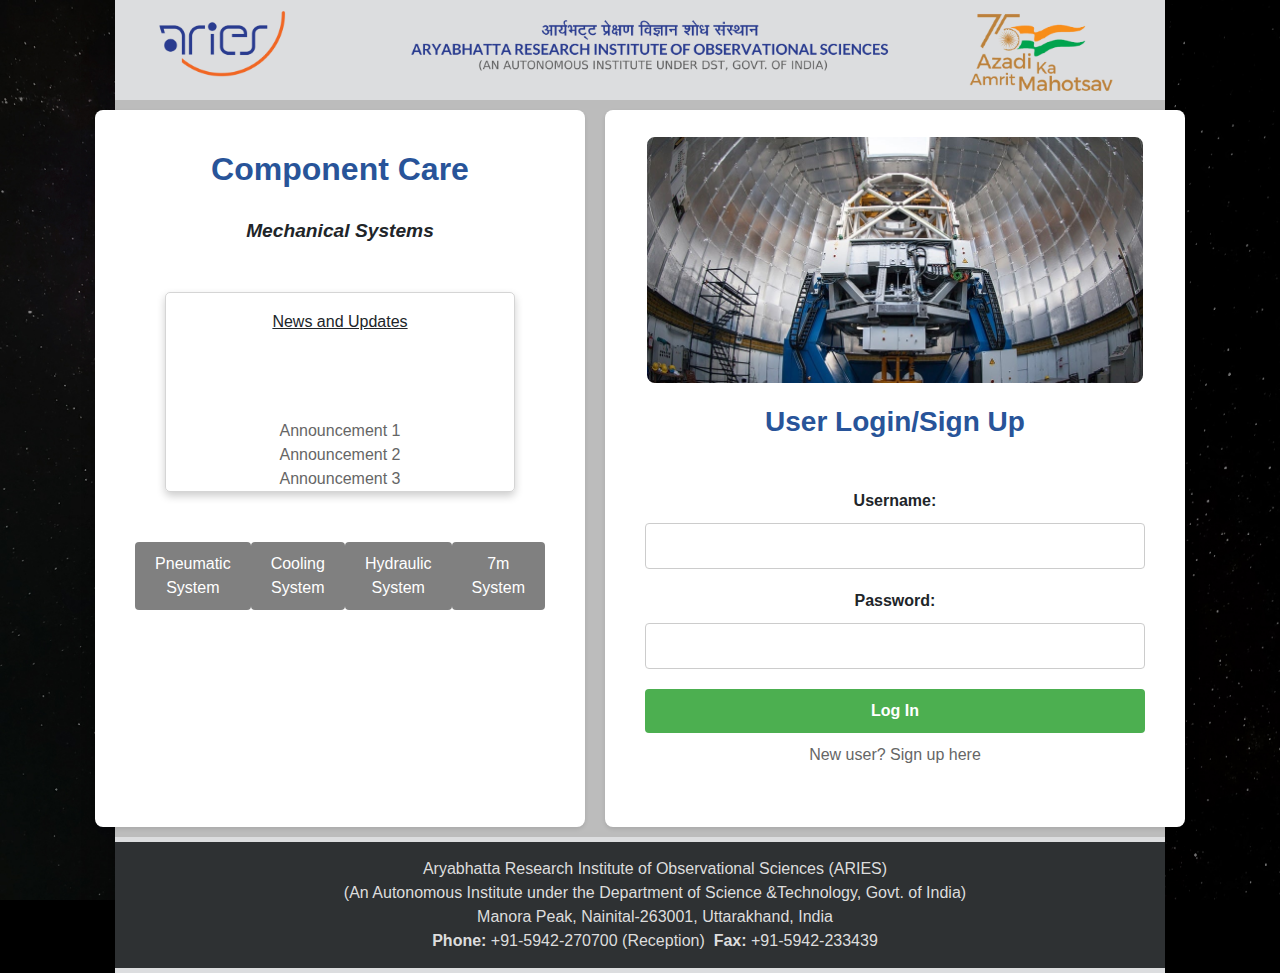
==== commit 1f204dea: "update" ====
--- a/index.html
+++ b/index.html
@@ -61,6 +61,12 @@
                     </div>
                     <div class="system-button-container">
                         <button class="system-button">Hydraulic System</button>
+                        <div class="sub-button-list">
+                            <button class="sub-button">Hydraulic Machine </button>
+                        </div>
+                    </div>
+                    <div class="system-button-container">
+                        <button class="system-button">7m System</button>
                         <div class="sub-button-list">
                             <button class="sub-button">Hydraulic Machine </button>
                         </div>
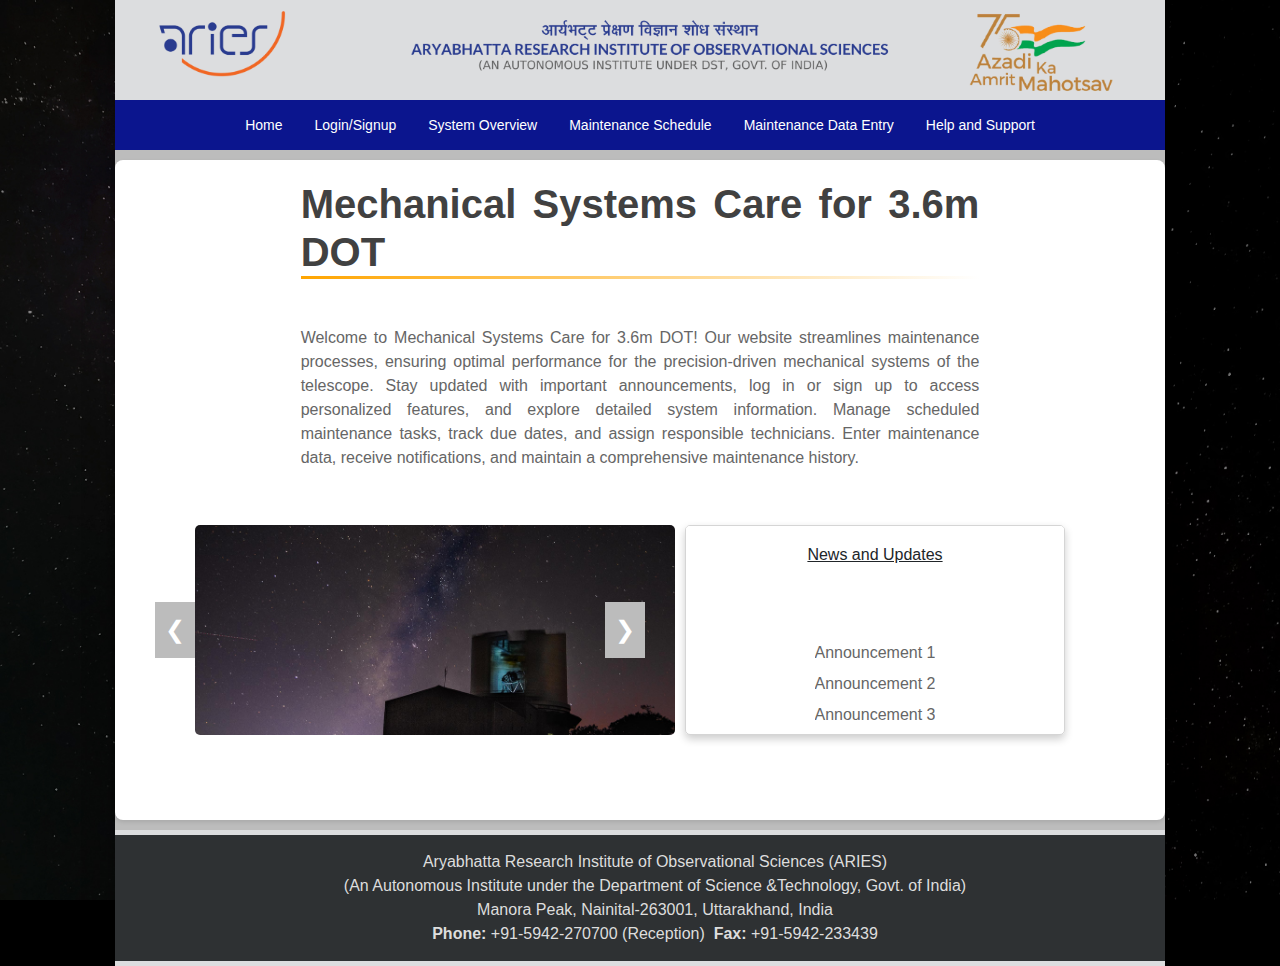
==== commit 9dac8e9b: "home page updates" ====
--- a/index.html
+++ b/index.html
@@ -18,7 +18,8 @@
             <div class="container">
                 <div class="row">
                     <div class="left-section col-md-9">
-                        <a href="https://www.aries.res.in" target="_blank"><img src="assets/aries_logo_auto_6_3_1.png"></a>
+                        <a href="https://www.aries.res.in" target="_blank"><img
+                                src="assets/aries_logo_auto_6_3_1.png"></a>
                     </div>
                     <div class="right-section col-md-3">
                         <a href="https://dst.gov.in" target="_blank"><img src="assets/azadi_ka_logo.png"></a>
@@ -27,75 +28,50 @@
             </div>
         </div>
 
+        <!-- Navigation bar -->
+        <ul class="navbar">
+            <li><a href="index.html">Home</a></li>
+            <li><a href="login.html">Login/Signup</a></li>
+            <li><a href="system-overview.html">System Overview</a></li>
+            <li><a href="maintenance-schedule.html">Maintenance Schedule</a></li>
+            <li><a href="maintenance-data-entry.html">Maintenance Data Entry</a></li>
+             <li><a href="help-support.html">Help and Support</a></li>
+        </ul>
+
         <!-- BODY HERE ------------------------ -->
         <div class="container-1">
-            <div class="component-care">
-                <h2 class="component-care-h2">Component Care</h2>
-                <h4 class="mechs">Mechanical Systems</h4>
-
-                <div class="announcement-box">
-                    <h5 class="h5">News and Updates</h5>
-                    <div class="announcement-content">
-                      <a href="https://example1.com">Announcement 1</a><br>
-                      <a href="https://example2.com">Announcement 2</a><br>
-                      <a href="https://example3.com">Announcement 3</a><br>
-                      <!-- Add more announcements here -->
-                    </div>
-                  </div>
-
-                  <div class="systems">
-                    <div class="system-button-container">
-                        <button class="system-button">Pneumatic System</button>
-                        <div class="sub-button-list">
-                            <button class="sub-button">ARIES Compressor</button>
-                            <button class="sub-button">AMOS Compressor</button>
-                            <button class="sub-button">Compressed Air Dryer </button>
+            <div class="home-main">
+                <main>
+                    <h1> Mechanical Systems Care for 3.6m DOT</h1>
+                    <p>Welcome to Mechanical Systems Care for 3.6m DOT! Our website streamlines maintenance processes,
+                        ensuring optimal performance for the precision-driven mechanical systems of the telescope. Stay
+                        updated with important announcements, log in or sign up to access personalized features, and
+                        explore detailed system information. Manage scheduled maintenance tasks, track due dates, and
+                        assign responsible technicians. Enter maintenance data, receive notifications, and maintain a
+                        comprehensive maintenance history.</p>
+                </main>
+                <div class="main-bottom">
+                    <div class="home-img">
+                        <div class="carousel-container">
+                            <img class="carousel-image active" src="assets/3.6mDOT-night.jpg" alt="Image 1">
+                            <img class="carousel-image" src="assets/DevasthalObservatory.jpg" alt="Image 2">
+                            <img class="carousel-image" src="assets/nightbuilding.jpg" alt="Image 3">
+                            <img class="carousel-image" src="assets/extn-building.jpg" alt="Image 4">
+                    
+                            <span class="carousel-arrow left" onclick="changeImage(-1)">&#10094;</span>
+                            <span class="carousel-arrow right" onclick="changeImage(1)">&#10095;</span>
                         </div>
                     </div>
-                    <div class="system-button-container">
-                        <button class="system-button">Cooling System</button>
-                        <div class="sub-button-list">
-                            <button class="sub-button">Chiller 1 (Telescope Cooling Circuit)</button>
-                            <button class="sub-button">Chiller 2 (Hydraulic Group Cooling Circuit)</button>
-                        </div>
-                    </div>
-                    <div class="system-button-container">
-                        <button class="system-button">Hydraulic System</button>
-                        <div class="sub-button-list">
-                            <button class="sub-button">Hydraulic Machine </button>
-                        </div>
-                    </div>
-                    <div class="system-button-container">
-                        <button class="system-button">7m System</button>
-                        <div class="sub-button-list">
-                            <button class="sub-button">Hydraulic Machine </button>
+                    <div class="announcement-box">
+                        <h5 class="h5">News and Updates</h5>
+                        <div class="announcement-content">
+                            <a href="https://example1.com">Announcement 1</a><br>
+                            <a href="https://example2.com">Announcement 2</a><br>
+                            <a href="https://example3.com">Announcement 3</a><br>
+                            <!-- Add more announcements here -->
                         </div>
                     </div>
                 </div>
-            </div>
-
-            <div class="user-section">
-                <div class="gallery-section">
-                    <div class="gallery-container">
-                        
-                        <a href="https://www.aries.res.in/index.php/facilities/astronomical-telescopes/360cm-telescope/telescope" data-lightbox="gallery" data-title="Image 2">
-                            <div class="login-img"><p>3.6m DOT</p></div>
-                        </a>
-                    </div>
-                <h2>User Login/Sign Up</h2>
-                </div>
-
-                <form>
-                    <label for="username">Username:</label>
-                    <input type="text" id="username" name="username" required>
-
-                    <label for="password">Password:</label>
-                    <input type="password" id="password" name="password" required>
-
-                    <input type="submit" value="Log In">
-                </form>
-
-                <p style="margin-top: 10px;">New user? <a href="signup.html">Sign up here</a></p>
             </div>
         </div>
 
@@ -113,13 +89,19 @@
                                 <div class="col-xl-12 col-lg-12 col-md-12 col-sm-12 col-xs-12">
                                     <div class="before-footer clearfix area">
                                         <div>
-                                            <div id="block-footeraddress" class="block block-block-content block-block-content286b23e4-6c26-4d34-a090-a607de615c9a no-title">
+                                            <div id="block-footeraddress"
+                                                class="block block-block-content block-block-content286b23e4-6c26-4d34-a090-a607de615c9a no-title">
                                                 <div class="content block-content">
-                                                    <div class="field field--name-body field--type-text-with-summary field--label-hidden field__item">
+                                                    <div
+                                                        class="field field--name-body field--type-text-with-summary field--label-hidden field__item">
                                                         <p class="text-align-center">
-                                                            Aryabhatta Research Institute of Observational Sciences (ARIES)<br/> (An Autonomous Institute under the Department of Science &amp;Technology, Govt. of India)<br/> Manora Peak, Nainital-263001,
-                                                            Uttarakhand, India<br/>
-                                                            <strong>Phone:</strong> +91-5942-270700 (Reception)  <strong>Fax:</strong> +91-5942-233439
+                                                            Aryabhatta Research Institute of Observational Sciences
+                                                            (ARIES)<br /> (An Autonomous Institute under the Department
+                                                            of Science &amp;Technology, Govt. of India)<br /> Manora
+                                                            Peak, Nainital-263001,
+                                                            Uttarakhand, India<br />
+                                                            <strong>Phone:</strong> +91-5942-270700 (Reception) 
+                                                            <strong>Fax:</strong> +91-5942-233439
                                                         </p>
                                                     </div>
                                                 </div>
@@ -135,6 +117,47 @@
             </div>
             <!-- footer -->
         </footer>
+
+        <script>
+            let currentImageIndex = 0;
+            const carouselImages = document.querySelectorAll('.carousel-image');
+
+            function changeImage(n) {
+                currentImageIndex += n;
+                if (currentImageIndex >= carouselImages.length) {
+                    currentImageIndex = 0;
+                } else if (currentImageIndex < 0) {
+                    currentImageIndex = carouselImages.length - 1;
+                }
+
+                showImage(currentImageIndex);
+            }
+
+            function showImage(index) {
+                carouselImages.forEach((image) => {
+                    image.classList.remove('active');
+                });
+                carouselImages[index].classList.add('active');
+            }
+
+            setInterval(() => {
+                changeImage(1);
+            }, 5000);
+        </script>
+
+          <script>
+    document.addEventListener('DOMContentLoaded', function() {
+      var dropdowns = document.querySelectorAll('.navbar > li');
+      dropdowns.forEach(function(dropdown) {
+        dropdown.addEventListener('mouseenter', function() {
+          this.querySelector('ul').style.display = 'block';
+        });
+        dropdown.addEventListener('mouseleave', function() {
+          this.querySelector('ul').style.display = 'none';
+        });
+      });
+    });
+  </script>
 </body>
 
 </html>--- a/style.css
+++ b/style.css
@@ -939,13 +939,41 @@
   display: flex;
   justify-content: center;
   text-align: center;
-  height: max-content;
+  min-height: 420px;
   background-color: #bcbcbc;
 }
+
+.container-2 {
+  display: flex;
+  justify-content: center;
+  text-align: center;
+  min-height: 420px;
+  background-color: #ffffff;
+}
+
+.content-container {
+  padding:50px;
+  min-height: 420px;
+  background-color: #ffffff;
+}
+
+.content-container > h1 {
+  margin-bottom: 50px;
+  justify-content: center;
+  text-align: center;
+}
+
+.system-overview-container{
+  justify-content: center;
+  text-align: center;
+  min-height: 420px;
+  background-color: #ffffff;
+  padding: 20px;
+}
 /* CSS styles for component care section */
 
-.component-care {
-  width: 60%;
+.home-main {
+  width: 100%;
   padding: 40px;
   background-color: #ffffff;
   border-radius: 8px;
@@ -958,6 +986,7 @@
 
 .gallery-section {
   margin-top: 50px;
+  margin-bottom: -10px;
 }
 
 .gallery-container {
@@ -966,14 +995,13 @@
   justify-content: center;
 }
 
+
 .user-section {
-  width: 60%;
+  width: 40%;
   padding: 40px;
-  margin: 10px;
   background-color: #ffffff;
-  border-radius: 8px;
-  box-shadow: 0 2px 4px rgba(0, 0, 0, 0.1);
   text-align: center;
+  margin-top: 10px;
 }
 /* Common CSS styles */
 
@@ -984,9 +1012,9 @@
   font-weight: bold;
 }
 
-.component-care-h2 {
-  font-size: 2.5vw;
-  margin-bottom: 30px;
+.home-main-h2 {
+  font-size: 2vw;
+  margin-bottom: 20px;
 }
 
 p {
@@ -1030,17 +1058,6 @@
 a {
   color: #666666;
   text-decoration: none;
-}
-
-.gallery-container > a > .login-img {
-  position: relative;
-  height: 250px;
-  width: 500px;
-  margin: -65px 0 20px 0;
-  background-size: cover;
-  background-image: url("assets/3.6m DOT.jpg");
-  border: 2px solid #fff;
-  border-radius: 10px;
 }
 
 .login-img p {
@@ -1080,80 +1097,87 @@
 /* Component care content */
 .mechs {
   font-weight: bold;
-  font-size: 1.5vw;
+  font-size: 1.3vw;
   font-style: italic;
   /* text-decoration: underline; */
 }
 
 .systems {
-  margin-top: 40px;
+  margin-top: 20px;
   justify-content: space-between;
   display: flex;
-  flex-direction: row;
+  flex-direction: column;
+  width: 200px; /* Adjust the width as needed */
+  height: 300px; /* Adjust the height as needed */
   align-items: center;
+  margin-left: 130px;
 }
 
 h2 {
   color: rgb(40, 84, 153);
 }
 
-.system-button-container {
-  position: relative;
-}
-
 .system-button {
   background-color: gray;
+  height: 100px;
   color: #fff;
-  padding: 10px 20px;
+  padding: 25px;
   border: none;
   border-radius: 4px;
   cursor: pointer;
   transition: background-color 0.3s ease;
-}
-
-.sub-button-list {
-  position: absolute;
-  top: 100%;
-  left: 0;
-  opacity: 0;
-  pointer-events: none;
-  display: flex;
-  flex-direction: column;
-}
-
-.sub-button-list button {
-  background-color: rgb(171, 171, 171);
+  width: 100%;
+  margin: 5px;
+  display: flex;
+  justify-content: center;
+  align-items: center;
+}
+
+.system-button > button {
+  background-color: gray;
+  border: none;
   color: #fff;
-  padding: 10px 20px;
-  border: none;
-  border-radius: 4px;
-  cursor: pointer;
-  transition: background-color 0.3s ease;
-  margin-top: 5px;
-}
-
-.system-button-container:hover .sub-button-list {
-  opacity: 1;
-  pointer-events: auto;
+  margin: 10px;
+}
+
+.system-button-container {
+  display: flex;
+  flex-direction: row;
+  height: 100%;
+
+  justify-content: center;
+  align-items: center;
 }
 
 .announcement-box {
-  height: 200px;
-  width: 350px;
+  height: 210px;
   overflow: hidden;
   position: relative;
   border: 1px solid rgb(171, 171, 171, 0.5);
-  margin: 50px auto;
-  border-radius: 5px;
+  margin-right: 60px;  border-radius: 5px;
   display: flex;
   justify-content: center;
   box-shadow: 0 4px 8px rgba(0, 0, 0, 0.2);
+  width: 500px; /* Same width as the image container */
+  top:45px;
 }
 
 .announcement-box .announcement-content {
   position: absolute;
   bottom: 0;
   animation: marquee 10s linear infinite;
+}
+
+.announcement-content {
+  text-align: center;
+}
+
+.announcement-content a {
+  display: inline-block;
+  overflow: hidden;
+  white-space: nowrap;
+  text-overflow: ellipsis;
+  max-width: 300px; /* Adjust the maximum width as needed */
 }
 
 @keyframes marquee {
@@ -1165,13 +1189,327 @@
   }
 }
 
-.h5{
-    font-size: medium;
-    text-decoration: underline;
-    background-color: #ffffff;
-    height: 30px;
-    position: sticky;
-    z-index: 999;
-    padding: 20px 20px 30px 20px;
-    margin-top: -1px;
-}+.h5 {
+  font-size: medium;
+  text-decoration: underline;
+  background-color: #ffffff;
+  height: 30px;
+  width: 100%;
+  position: sticky;
+  z-index: 999;
+  padding: 20px 20px 30px 20px;
+  margin-top: -1px;
+}
+
+table {
+  border-collapse: collapse;
+  width: 100%;
+  background-color: #fff;
+}
+
+th,
+td {
+  border: 1px solid black;
+  padding: 8px;
+  text-align: left;
+}
+
+th {
+  background-color: #f2f2f2;
+}
+
+/* CSS styles for the navigation bar */
+.navbar{
+  list-style-type: none;
+  margin: 0;
+  padding: 0;
+}
+
+ul.navbar {
+  list-style-type: none;
+  margin: 0;
+  padding: 0;
+  overflow: hidden;
+  background-color: #0b158e;
+  display: flex;
+  justify-content: center;
+  height: 50px;
+  align-items: center; /* Vertically center the navbar items */
+}
+
+ul.navbar li {
+  display: flex; /* Add flex display */
+  display: inline-block;
+  position: relative;
+}
+
+ul.navbar li a {
+  display: flex; /* Add flex display */
+  align-items: center; /* Vertically center the navbar items */
+  color: white;
+  text-align: center;
+  padding: 10px 16px;
+  text-decoration: none;
+  font-size: 14px;
+  height: 100%; /* Cover 100% vertically */
+}
+
+ul.navbar li a:hover {
+  background-color: rgb(255, 86, 24);
+}
+
+.home-img > img {
+  height: 300px;
+  width: 800px;
+}
+
+main {
+  text-align: justify;
+  display: flex;
+  flex-direction: column;
+  align-items: center;
+  width: 70%; /* Set the width to 80% */
+  margin: -20px auto 0 auto; /* Center the element horizontally */
+}
+h1, h2, h3, h4 {
+  color: #414141;
+  font-family: "Work Sans", sans-serif; /* Set the font family */
+  font-weight: bold;
+}
+
+main p {
+  margin: 10px 0px 10px 0px;
+}
+
+/* CSS styles for the image carousel */
+.carousel-container {
+  display: flex;
+  justify-content: flex-start; /* Align to the left */
+  align-items: center;
+  height: 300px;
+  position: relative;
+  margin-left: 30px;
+}
+
+.carousel-image {
+  display: none;
+  width: 500px; /* Set the width to 500px */
+  height: 230px;
+  object-fit: cover;
+  border: 10px solid #ffffff;
+  border-radius: 15px;
+}
+
+.carousel-image.active {
+  display: block;
+}
+
+.carousel-arrow {
+  position: absolute;
+  top: 50%;
+  transform: translateY(-50%);
+  font-size: 24px;
+  cursor: pointer;
+  z-index: 1;
+  background-color: #bcbcbc;
+  padding: 10px; /* Adjust the padding as needed */
+}
+
+.carousel-arrow.left {
+  left: -30px; /* Increase the value to move the arrow further away */
+  color: #fff;
+}
+
+.carousel-arrow.right {
+  right: 40px; /* Increase the value to move the arrow further away */
+  color: #fff;
+}
+
+.main-bottom {
+  display: flex;
+  justify-content: space-between;
+  align-items: flex-start; /* Align to the top */
+}
+
+.home-img {
+  flex: 1; /* Take up remaining space */
+}
+
+.system-card {
+  display: flex;
+  flex-wrap: wrap;
+  justify-content: space-between;
+  gap: 20px;
+  margin: 60px 20px;
+}
+
+.system-card-item {
+  flex-basis: calc(20% - 20px);
+  background-color: #f2f2f2;
+  padding: 20px;
+  border-radius: 5px;
+}
+
+.system-card-item img {
+  width: 100%;
+  height: 200px;
+  object-fit: cover;
+  border-radius: 5px;
+}
+
+.system-card-item h3 {
+  margin-top: 10px;
+  font-size: 18px;
+  text-align: center;
+}
+
+.system-card-item img{
+height: 200px;
+}
+
+.navbar li:hover ul {
+  display: block;
+}
+
+.navbar a {
+  display: block;
+  padding: 10px;
+  text-decoration: none;
+  color: #000;
+}
+
+.navbar ul {
+  display: none;
+  position: absolute;
+  background-color: #f2f2f2;
+  min-width: 160px;
+  padding: 0;
+  z-index: 1;
+}
+
+.navbar ul li {
+  display: block;
+}
+
+.navbar ul li a {
+  padding: 10px;
+}
+
+table {
+  width: 100%;
+  border-collapse: collapse;
+  margin-top: 20px;
+}
+
+th, td {
+  padding: 8px;
+  text-align: left;
+  border-bottom: 1px solid #ddd;
+}
+
+th {
+  background-color: #f2f2f2;
+}
+
+tr:hover {
+  background-color: #f5f5f5;
+}
+
+.form-entry {
+  display: flex;
+  flex-direction: column;
+  margin-right: 20px;
+}
+
+label {
+  display: inline-block;
+  width: 250px;
+}
+
+input[type="text"],
+input[type="date"],
+textarea {
+  width: 420px;
+}
+
+input[type="submit"] {
+  margin-top: 10px;
+  width: 200px;
+}
+
+input[type="submit"]:hover{
+  background-color: #007bff;
+}
+
+h1, h2 {
+  position: relative;
+  display: inline-block;
+  margin-bottom: 40px;
+}
+
+h1::after, h2::after {
+  content: '';
+  position: absolute;
+  bottom: -3px; /* Adjust the distance of the underline from the text */
+  left: 0;
+  width: 100%;
+  height: 3px; /* Adjust the thickness of the underline */
+  background: linear-gradient(to right, orange, white);
+  transition: width 0.3s ease-in-out; /* Adjust the transition duration and timing function as desired */
+}
+
+h1:hover::after , h2:hover::after {
+  width: 0; /* Shrinks the underline to zero width on hover */
+}
+
+/* profile */
+
+
+.profile-card {
+  display: flex;
+  align-items: flex-start;
+  margin:30px;
+  padding:30px;
+  border: 2px solid lightgray;
+  max-width:500px;
+  align-items: center;
+  justify-content: center;
+}
+.profile-info {
+  display: flex;
+  flex-direction: column;
+  align-items: flex-start;
+}
+.profile-info p {
+  margin: 5px 0;
+}
+
+.profile-image {
+  margin-left: 60px;
+}
+.profile-image > img{
+  border-radius: 5px;
+  margin: 10px;
+  box-shadow: 0 4px 8px rgba(80, 80, 80, 0.9);
+}
+
+.svg-icon {
+  width: 16px;
+  height: 16px;
+  fill: #444;
+  margin-right: 5px;
+}
+
+.profile-info p {
+  display: flex;
+  align-items: center;
+}
+
+.material-symbols-outlined {
+  margin-right: 5px; 
+}
+
+.profile-image {
+  display: flex;
+  align-items: center;
+}
